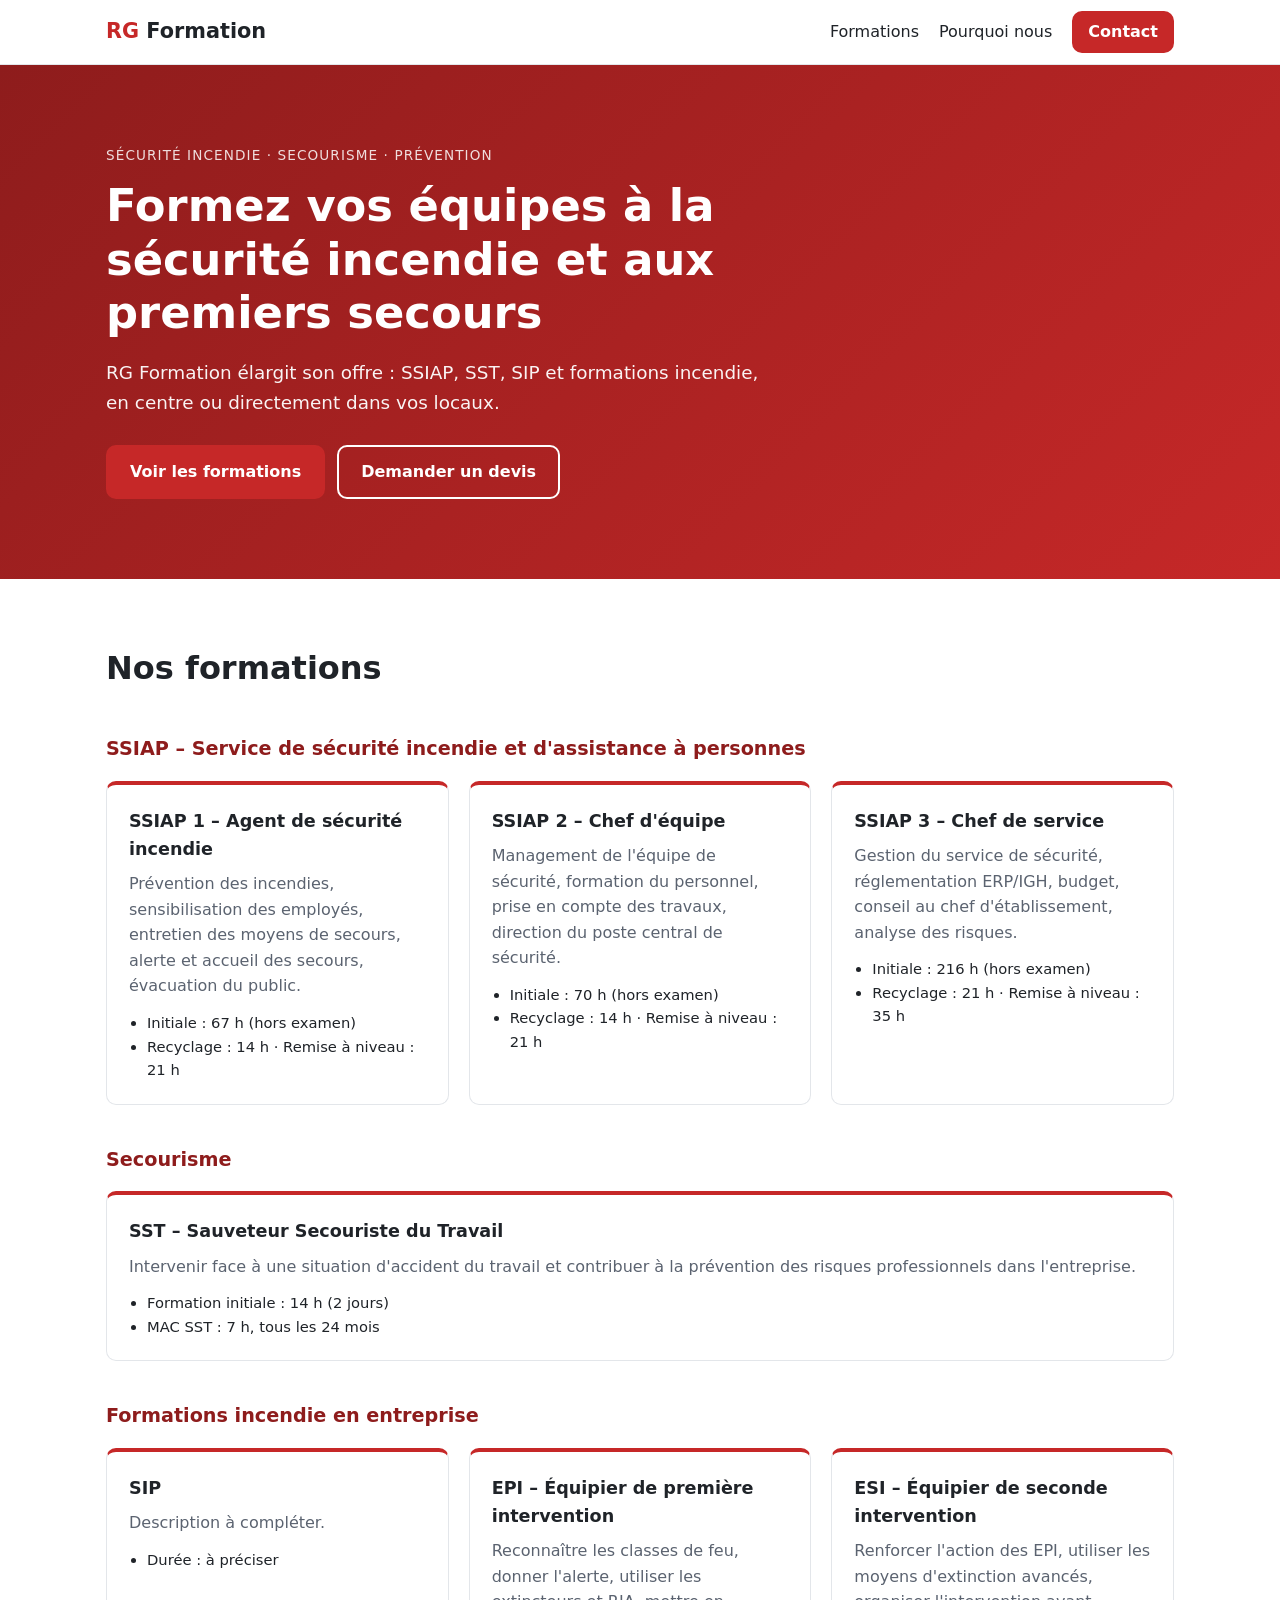
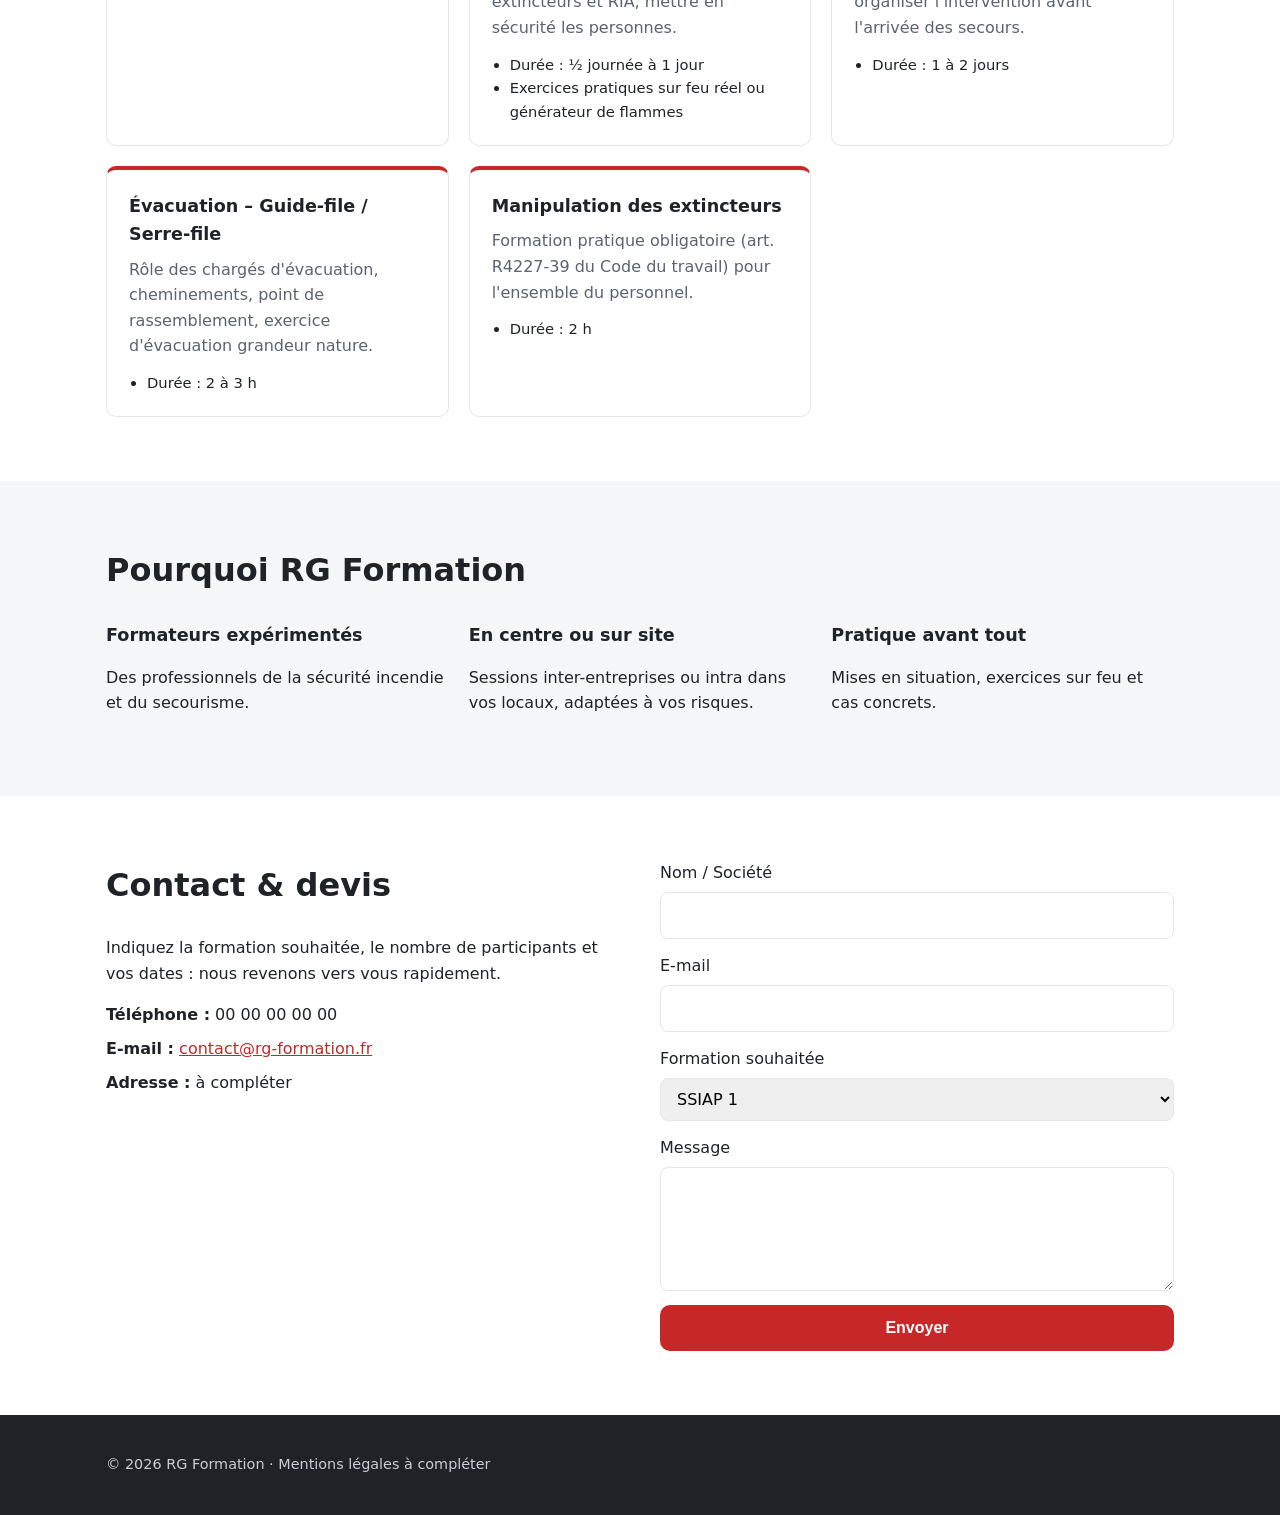
==== index.html @ a7620294 "Site vitrine initial : formations SSIAP, SST, SIP et incendie Co-Authored-By: Claude Opus 5.5 <norep" ====
<!doctype html>
<html lang="fr">
<head>
  <meta charset="utf-8">
  <meta name="viewport" content="width=device-width, initial-scale=1">
  <title>RG Formation – SSIAP, SST et sécurité incendie</title>
  <meta name="description" content="RG Formation : formations SSIAP 1, 2 et 3, SST, EPI, SIP, évacuation et manipulation des extincteurs. Sessions en centre ou sur site.">
  <link rel="stylesheet" href="style.css">
</head>
<body>
  <header class="site-header">
    <div class="container header-inner">
      <a class="logo" href="#">RG <span>Formation</span></a>
      <nav>
        <a href="#formations">Formations</a>
        <a href="#pourquoi">Pourquoi nous</a>
        <a href="#contact" class="btn btn-small">Contact</a>
      </nav>
    </div>
  </header>

  <main>
    <section class="hero">
      <div class="container">
        <p class="eyebrow">Sécurité incendie · Secourisme · Prévention</p>
        <h1>Formez vos équipes à la sécurité incendie et aux premiers secours</h1>
        <p class="lead">RG Formation élargit son offre : SSIAP, SST, SIP et formations incendie, en centre ou directement dans vos locaux.</p>
        <div class="hero-actions">
          <a href="#formations" class="btn">Voir les formations</a>
          <a href="#contact" class="btn btn-outline">Demander un devis</a>
        </div>
      </div>
    </section>

    <section id="formations" class="section">
      <div class="container">
        <h2>Nos formations</h2>

        <h3 class="group-title">SSIAP – Service de sécurité incendie et d'assistance à personnes</h3>
        <div class="grid">
          <article class="card">
            <h4>SSIAP 1 – Agent de sécurité incendie</h4>
            <p>Prévention des incendies, sensibilisation des employés, entretien des moyens de secours, alerte et accueil des secours, évacuation du public.</p>
            <ul class="meta">
              <li>Initiale : 67 h (hors examen)</li>
              <li>Recyclage : 14 h · Remise à niveau : 21 h</li>
            </ul>
          </article>
          <article class="card">
            <h4>SSIAP 2 – Chef d'équipe</h4>
            <p>Management de l'équipe de sécurité, formation du personnel, prise en compte des travaux, direction du poste central de sécurité.</p>
            <ul class="meta">
              <li>Initiale : 70 h (hors examen)</li>
              <li>Recyclage : 14 h · Remise à niveau : 21 h</li>
            </ul>
          </article>
          <article class="card">
            <h4>SSIAP 3 – Chef de service</h4>
            <p>Gestion du service de sécurité, réglementation ERP/IGH, budget, conseil au chef d'établissement, analyse des risques.</p>
            <ul class="meta">
              <li>Initiale : 216 h (hors examen)</li>
              <li>Recyclage : 21 h · Remise à niveau : 35 h</li>
            </ul>
          </article>
        </div>

        <h3 class="group-title">Secourisme</h3>
        <div class="grid">
          <article class="card">
            <h4>SST – Sauveteur Secouriste du Travail</h4>
            <p>Intervenir face à une situation d'accident du travail et contribuer à la prévention des risques professionnels dans l'entreprise.</p>
            <ul class="meta">
              <li>Formation initiale : 14 h (2 jours)</li>
              <li>MAC SST : 7 h, tous les 24 mois</li>
            </ul>
          </article>
        </div>

        <h3 class="group-title">Formations incendie en entreprise</h3>
        <div class="grid">
          <article class="card">
            <h4>SIP</h4>
            <p><!-- À COMPLÉTER : intitulé exact et contenu de la formation SIP -->Description à compléter.</p>
            <ul class="meta">
              <li>Durée : à préciser</li>
            </ul>
          </article>
          <article class="card">
            <h4>EPI – Équipier de première intervention</h4>
            <p>Reconnaître les classes de feu, donner l'alerte, utiliser les extincteurs et RIA, mettre en sécurité les personnes.</p>
            <ul class="meta">
              <li>Durée : ½ journée à 1 jour</li>
              <li>Exercices pratiques sur feu réel ou générateur de flammes</li>
            </ul>
          </article>
          <article class="card">
            <h4>ESI – Équipier de seconde intervention</h4>
            <p>Renforcer l'action des EPI, utiliser les moyens d'extinction avancés, organiser l'intervention avant l'arrivée des secours.</p>
            <ul class="meta">
              <li>Durée : 1 à 2 jours</li>
            </ul>
          </article>
          <article class="card">
            <h4>Évacuation – Guide-file / Serre-file</h4>
            <p>Rôle des chargés d'évacuation, cheminements, point de rassemblement, exercice d'évacuation grandeur nature.</p>
            <ul class="meta">
              <li>Durée : 2 à 3 h</li>
            </ul>
          </article>
          <article class="card">
            <h4>Manipulation des extincteurs</h4>
            <p>Formation pratique obligatoire (art. R4227-39 du Code du travail) pour l'ensemble du personnel.</p>
            <ul class="meta">
              <li>Durée : 2 h</li>
            </ul>
          </article>
        </div>
      </div>
    </section>

    <section id="pourquoi" class="section section-alt">
      <div class="container">
        <h2>Pourquoi RG Formation</h2>
        <div class="grid">
          <div class="feature">
            <h4>Formateurs expérimentés</h4>
            <p>Des professionnels de la sécurité incendie et du secourisme.</p>
          </div>
          <div class="feature">
            <h4>En centre ou sur site</h4>
            <p>Sessions inter-entreprises ou intra dans vos locaux, adaptées à vos risques.</p>
          </div>
          <div class="feature">
            <h4>Pratique avant tout</h4>
            <p>Mises en situation, exercices sur feu et cas concrets.</p>
          </div>
        </div>
      </div>
    </section>

    <section id="contact" class="section">
      <div class="container contact">
        <div>
          <h2>Contact &amp; devis</h2>
          <p>Indiquez la formation souhaitée, le nombre de participants et vos dates : nous revenons vers vous rapidement.</p>
          <ul class="contact-list">
            <!-- À COMPLÉTER : coordonnées réelles -->
            <li><strong>Téléphone :</strong> 00 00 00 00 00</li>
            <li><strong>E-mail :</strong> <a href="mailto:contact@rg-formation.fr">contact@rg-formation.fr</a></li>
            <li><strong>Adresse :</strong> à compléter</li>
          </ul>
        </div>
        <form class="contact-form" action="mailto:contact@rg-formation.fr" method="post" enctype="text/plain">
          <label>Nom / Société<input name="nom" required></label>
          <label>E-mail<input type="email" name="email" required></label>
          <label>Formation souhaitée
            <select name="formation">
              <option>SSIAP 1</option>
              <option>SSIAP 2</option>
              <option>SSIAP 3</option>
              <option>SST</option>
              <option>SIP</option>
              <option>EPI / ESI</option>
              <option>Évacuation</option>
              <option>Manipulation des extincteurs</option>
              <option>Autre</option>
            </select>
          </label>
          <label>Message<textarea name="message" rows="4"></textarea></label>
          <button class="btn" type="submit">Envoyer</button>
        </form>
      </div>
    </section>
  </main>

  <footer class="site-footer">
    <div class="container">
      <p>© 2026 RG Formation · <!-- À COMPLÉTER : SIRET, n° de déclaration d'activité, Qualiopi -->Mentions légales à compléter</p>
    </div>
  </footer>
</body>
</html>
---- style.css ----
:root {
  --red: #c62828;
  --red-dark: #8e1c1c;
  --ink: #1f2328;
  --muted: #5b6370;
  --bg: #ffffff;
  --bg-alt: #f5f6f8;
  --border: #e3e6ea;
  --radius: 10px;
}

* { box-sizing: border-box; }

body {
  margin: 0;
  font-family: system-ui, -apple-system, "Segoe UI", Roboto, sans-serif;
  color: var(--ink);
  background: var(--bg);
  line-height: 1.6;
}

.container { max-width: 1100px; margin: 0 auto; padding: 0 16px; }

a { color: var(--red); }

.site-header {
  position: sticky; top: 0; z-index: 10;
  background: #fff; border-bottom: 1px solid var(--border);
}
.header-inner { display: flex; align-items: center; justify-content: space-between; height: 64px; }
.logo { font-weight: 800; font-size: 1.3rem; text-decoration: none; color: var(--red); }
.logo span { color: var(--ink); font-weight: 600; }
nav { display: flex; align-items: center; gap: 20px; }
nav a { text-decoration: none; color: var(--ink); font-weight: 500; }

.btn {
  display: inline-block; padding: 12px 22px; border-radius: var(--radius);
  background: var(--red); color: #fff !important; text-decoration: none;
  font-weight: 600; border: 2px solid var(--red); cursor: pointer; font-size: 1rem;
}
.btn:hover { background: var(--red-dark); border-color: var(--red-dark); }
.btn-outline { background: transparent; color: #fff !important; border-color: #fff; }
.btn-outline:hover { background: rgba(255,255,255,.12); border-color: #fff; }
.btn-small { padding: 6px 14px; }

.hero {
  background: linear-gradient(135deg, var(--red-dark), var(--red));
  color: #fff; padding: 80px 0;
}
.eyebrow { text-transform: uppercase; letter-spacing: .08em; font-size: .85rem; opacity: .85; margin: 0 0 12px; }
.hero h1 { font-size: clamp(1.8rem, 4vw, 2.8rem); line-height: 1.2; margin: 0 0 16px; max-width: 800px; }
.lead { font-size: 1.15rem; max-width: 680px; opacity: .95; }
.hero-actions { display: flex; flex-wrap: wrap; gap: 12px; margin-top: 28px; }

.section { padding: 64px 0; }
.section-alt { background: var(--bg-alt); }
h2 { font-size: 2rem; margin: 0 0 24px; }
.group-title { margin: 40px 0 16px; color: var(--red-dark); font-size: 1.2rem; }

.grid { display: grid; grid-template-columns: repeat(auto-fit, minmax(280px, 1fr)); gap: 20px; }

.card {
  background: #fff; border: 1px solid var(--border); border-top: 4px solid var(--red);
  border-radius: var(--radius); padding: 22px;
}
.card h4, .feature h4 { margin: 0 0 8px; font-size: 1.1rem; }
.card p { color: var(--muted); margin: 0 0 12px; }
.meta { margin: 0; padding-left: 18px; font-size: .92rem; }

.contact { display: grid; grid-template-columns: 1fr 1fr; gap: 40px; }
.contact-list { list-style: none; padding: 0; }
.contact-list li { margin-bottom: 8px; }
.contact-form { display: grid; gap: 14px; }
.contact-form label { display: grid; gap: 6px; font-weight: 500; }
.contact-form input, .contact-form select, .contact-form textarea {
  font: inherit; padding: 10px 12px; border: 1px solid var(--border); border-radius: 8px;
}

.site-footer { background: var(--ink); color: #c9ced6; padding: 24px 0; font-size: .9rem; }

@media (max-width: 720px) {
  nav a:not(.btn) { display: none; }
  .contact { grid-template-columns: 1fr; }
  .hero { padding: 56px 0; }
}
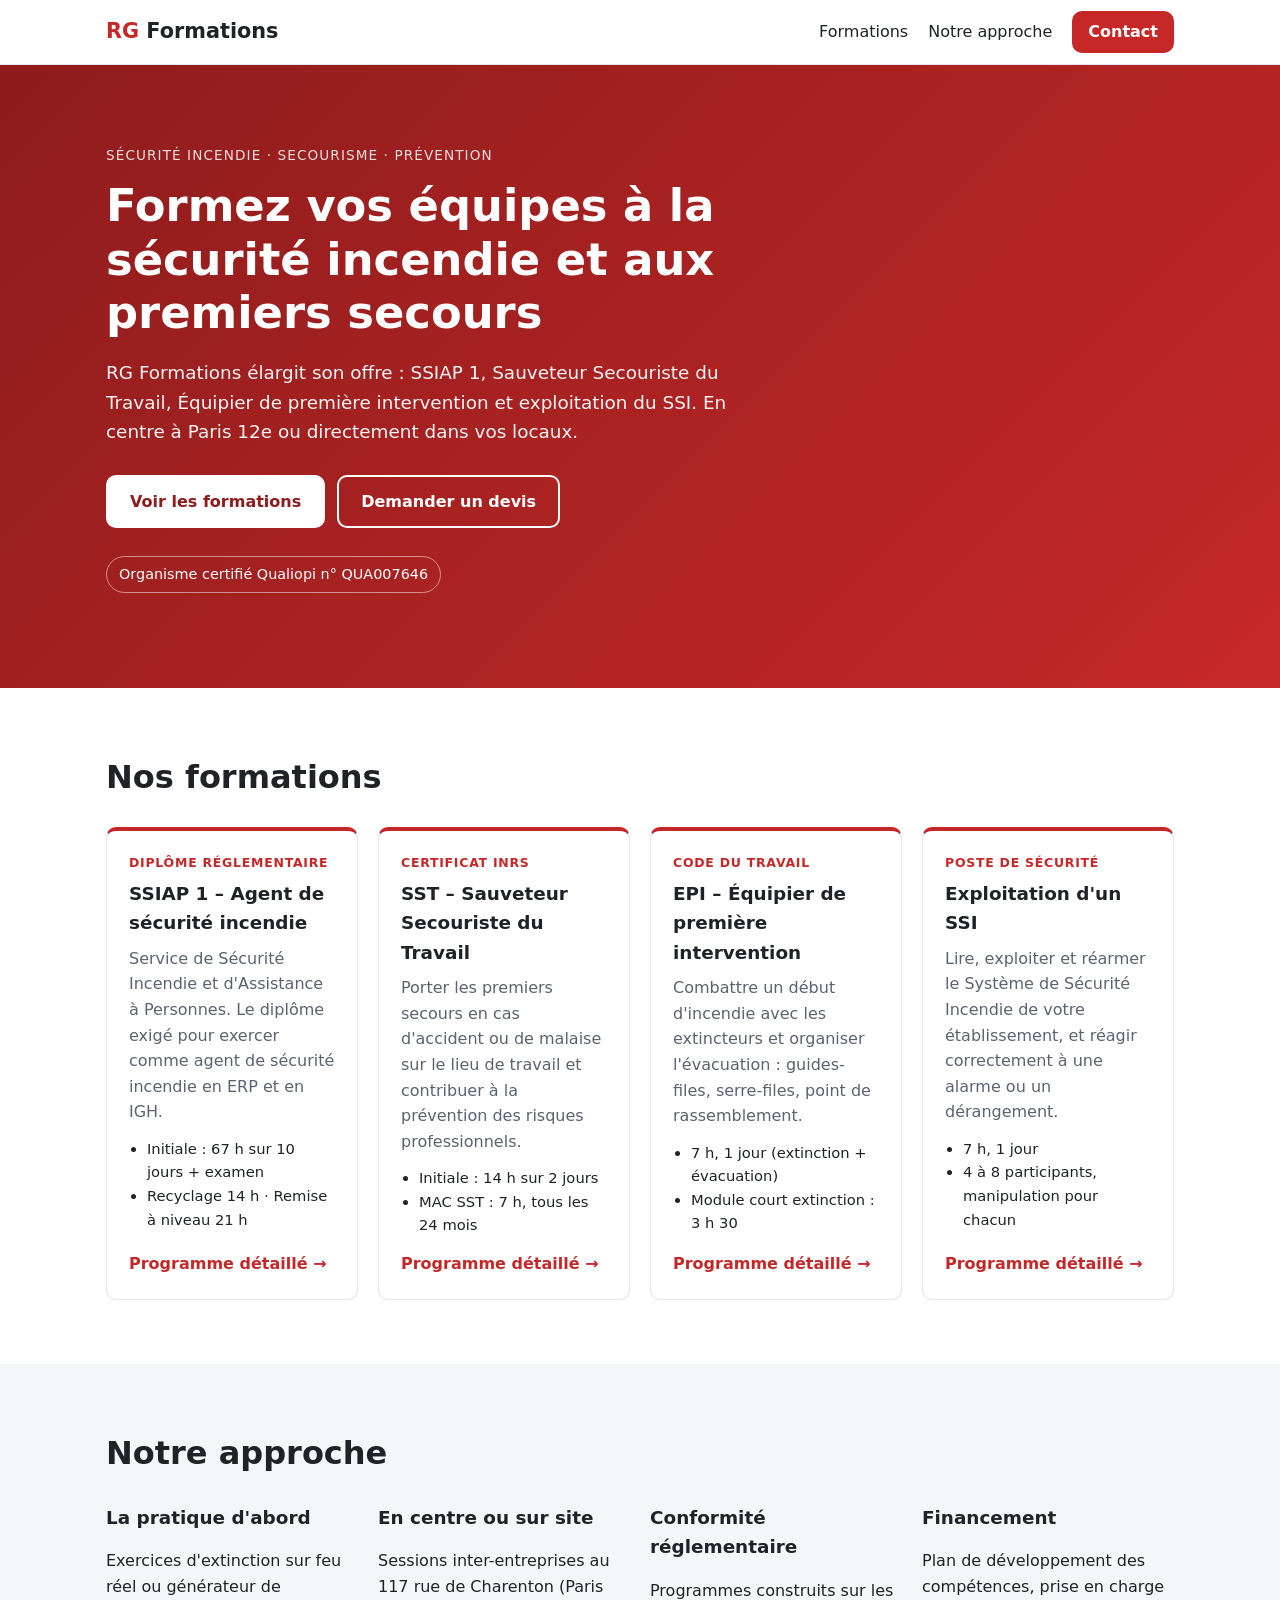
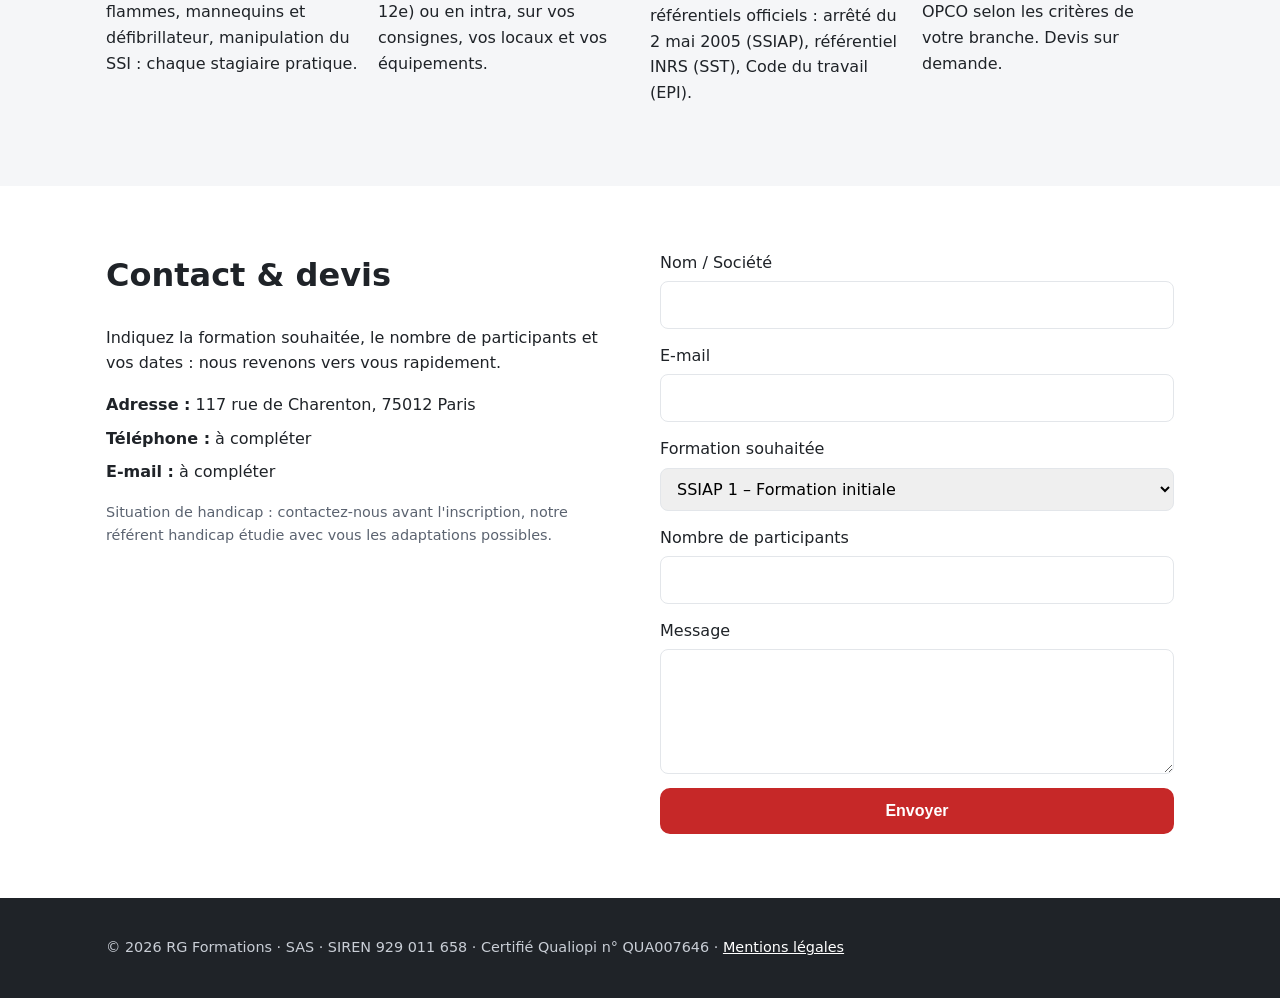
==== commit 7be96a35: "Contenu des formations SSIAP 1, SST, EPI et exploitation SSI Pages programme détaillées à partir des" ====
--- a/index.html
+++ b/index.html
@@ -3,17 +3,17 @@
 <head>
   <meta charset="utf-8">
   <meta name="viewport" content="width=device-width, initial-scale=1">
-  <title>RG Formation – SSIAP, SST et sécurité incendie</title>
-  <meta name="description" content="RG Formation : formations SSIAP 1, 2 et 3, SST, EPI, SIP, évacuation et manipulation des extincteurs. Sessions en centre ou sur site.">
+  <title>RG Formations – SSIAP, SST et sécurité incendie à Paris</title>
+  <meta name="description" content="RG Formations, organisme certifié Qualiopi à Paris 12e : formations SSIAP 1, SST, Équipier de première intervention (EPI) et exploitation du Système de Sécurité Incendie (SSI).">
   <link rel="stylesheet" href="style.css">
 </head>
 <body>
   <header class="site-header">
     <div class="container header-inner">
-      <a class="logo" href="#">RG <span>Formation</span></a>
+      <a class="logo" href="index.html">RG <span>Formations</span></a>
       <nav>
         <a href="#formations">Formations</a>
-        <a href="#pourquoi">Pourquoi nous</a>
+        <a href="#approche">Notre approche</a>
         <a href="#contact" class="btn btn-small">Contact</a>
       </nav>
     </div>
@@ -24,115 +24,82 @@
       <div class="container">
         <p class="eyebrow">Sécurité incendie · Secourisme · Prévention</p>
         <h1>Formez vos équipes à la sécurité incendie et aux premiers secours</h1>
-        <p class="lead">RG Formation élargit son offre : SSIAP, SST, SIP et formations incendie, en centre ou directement dans vos locaux.</p>
+        <p class="lead">RG Formations élargit son offre : SSIAP 1, Sauveteur Secouriste du Travail, Équipier de première intervention et exploitation du SSI. En centre à Paris 12e ou directement dans vos locaux.</p>
         <div class="hero-actions">
-          <a href="#formations" class="btn">Voir les formations</a>
+          <a href="#formations" class="btn btn-light">Voir les formations</a>
           <a href="#contact" class="btn btn-outline">Demander un devis</a>
         </div>
+        <p class="badge">Organisme certifié Qualiopi n° QUA007646</p>
       </div>
     </section>
 
     <section id="formations" class="section">
       <div class="container">
         <h2>Nos formations</h2>
-
-        <h3 class="group-title">SSIAP – Service de sécurité incendie et d'assistance à personnes</h3>
         <div class="grid">
           <article class="card">
-            <h4>SSIAP 1 – Agent de sécurité incendie</h4>
-            <p>Prévention des incendies, sensibilisation des employés, entretien des moyens de secours, alerte et accueil des secours, évacuation du public.</p>
+            <p class="tag">Diplôme réglementaire</p>
+            <h3>SSIAP 1 – Agent de sécurité incendie</h3>
+            <p>Service de Sécurité Incendie et d'Assistance à Personnes. Le diplôme exigé pour exercer comme agent de sécurité incendie en ERP et en IGH.</p>
             <ul class="meta">
-              <li>Initiale : 67 h (hors examen)</li>
-              <li>Recyclage : 14 h · Remise à niveau : 21 h</li>
+              <li>Initiale : 67 h sur 10 jours + examen</li>
+              <li>Recyclage 14 h · Remise à niveau 21 h</li>
             </ul>
+            <a class="more" href="ssiap-1.html">Programme détaillé →</a>
           </article>
           <article class="card">
-            <h4>SSIAP 2 – Chef d'équipe</h4>
-            <p>Management de l'équipe de sécurité, formation du personnel, prise en compte des travaux, direction du poste central de sécurité.</p>
+            <p class="tag">Certificat INRS</p>
+            <h3>SST – Sauveteur Secouriste du Travail</h3>
+            <p>Porter les premiers secours en cas d'accident ou de malaise sur le lieu de travail et contribuer à la prévention des risques professionnels.</p>
             <ul class="meta">
-              <li>Initiale : 70 h (hors examen)</li>
-              <li>Recyclage : 14 h · Remise à niveau : 21 h</li>
+              <li>Initiale : 14 h sur 2 jours</li>
+              <li>MAC SST : 7 h, tous les 24 mois</li>
             </ul>
+            <a class="more" href="sst.html">Programme détaillé →</a>
           </article>
           <article class="card">
-            <h4>SSIAP 3 – Chef de service</h4>
-            <p>Gestion du service de sécurité, réglementation ERP/IGH, budget, conseil au chef d'établissement, analyse des risques.</p>
+            <p class="tag">Code du travail</p>
+            <h3>EPI – Équipier de première intervention</h3>
+            <p>Combattre un début d'incendie avec les extincteurs et organiser l'évacuation : guides-files, serre-files, point de rassemblement.</p>
             <ul class="meta">
-              <li>Initiale : 216 h (hors examen)</li>
-              <li>Recyclage : 21 h · Remise à niveau : 35 h</li>
+              <li>7 h, 1 jour (extinction + évacuation)</li>
+              <li>Module court extinction : 3 h 30</li>
             </ul>
-          </article>
-        </div>
-
-        <h3 class="group-title">Secourisme</h3>
-        <div class="grid">
-          <article class="card">
-            <h4>SST – Sauveteur Secouriste du Travail</h4>
-            <p>Intervenir face à une situation d'accident du travail et contribuer à la prévention des risques professionnels dans l'entreprise.</p>
-            <ul class="meta">
-              <li>Formation initiale : 14 h (2 jours)</li>
-              <li>MAC SST : 7 h, tous les 24 mois</li>
-            </ul>
-          </article>
-        </div>
-
-        <h3 class="group-title">Formations incendie en entreprise</h3>
-        <div class="grid">
-          <article class="card">
-            <h4>SIP</h4>
-            <p><!-- À COMPLÉTER : intitulé exact et contenu de la formation SIP -->Description à compléter.</p>
-            <ul class="meta">
-              <li>Durée : à préciser</li>
-            </ul>
+            <a class="more" href="epi.html">Programme détaillé →</a>
           </article>
           <article class="card">
-            <h4>EPI – Équipier de première intervention</h4>
-            <p>Reconnaître les classes de feu, donner l'alerte, utiliser les extincteurs et RIA, mettre en sécurité les personnes.</p>
+            <p class="tag">Poste de sécurité</p>
+            <h3>Exploitation d'un SSI</h3>
+            <p>Lire, exploiter et réarmer le Système de Sécurité Incendie de votre établissement, et réagir correctement à une alarme ou un dérangement.</p>
             <ul class="meta">
-              <li>Durée : ½ journée à 1 jour</li>
-              <li>Exercices pratiques sur feu réel ou générateur de flammes</li>
+              <li>7 h, 1 jour</li>
+              <li>4 à 8 participants, manipulation pour chacun</li>
             </ul>
-          </article>
-          <article class="card">
-            <h4>ESI – Équipier de seconde intervention</h4>
-            <p>Renforcer l'action des EPI, utiliser les moyens d'extinction avancés, organiser l'intervention avant l'arrivée des secours.</p>
-            <ul class="meta">
-              <li>Durée : 1 à 2 jours</li>
-            </ul>
-          </article>
-          <article class="card">
-            <h4>Évacuation – Guide-file / Serre-file</h4>
-            <p>Rôle des chargés d'évacuation, cheminements, point de rassemblement, exercice d'évacuation grandeur nature.</p>
-            <ul class="meta">
-              <li>Durée : 2 à 3 h</li>
-            </ul>
-          </article>
-          <article class="card">
-            <h4>Manipulation des extincteurs</h4>
-            <p>Formation pratique obligatoire (art. R4227-39 du Code du travail) pour l'ensemble du personnel.</p>
-            <ul class="meta">
-              <li>Durée : 2 h</li>
-            </ul>
+            <a class="more" href="ssi.html">Programme détaillé →</a>
           </article>
         </div>
       </div>
     </section>
 
-    <section id="pourquoi" class="section section-alt">
+    <section id="approche" class="section section-alt">
       <div class="container">
-        <h2>Pourquoi RG Formation</h2>
+        <h2>Notre approche</h2>
         <div class="grid">
           <div class="feature">
-            <h4>Formateurs expérimentés</h4>
-            <p>Des professionnels de la sécurité incendie et du secourisme.</p>
+            <h3>La pratique d'abord</h3>
+            <p>Exercices d'extinction sur feu réel ou générateur de flammes, mannequins et défibrillateur, manipulation du SSI : chaque stagiaire pratique.</p>
           </div>
           <div class="feature">
-            <h4>En centre ou sur site</h4>
-            <p>Sessions inter-entreprises ou intra dans vos locaux, adaptées à vos risques.</p>
+            <h3>En centre ou sur site</h3>
+            <p>Sessions inter-entreprises au 117 rue de Charenton (Paris 12e) ou en intra, sur vos consignes, vos locaux et vos équipements.</p>
           </div>
           <div class="feature">
-            <h4>Pratique avant tout</h4>
-            <p>Mises en situation, exercices sur feu et cas concrets.</p>
+            <h3>Conformité réglementaire</h3>
+            <p>Programmes construits sur les référentiels officiels : arrêté du 2 mai 2005 (SSIAP), référentiel INRS (SST), Code du travail (EPI).</p>
+          </div>
+          <div class="feature">
+            <h3>Financement</h3>
+            <p>Plan de développement des compétences, prise en charge OPCO selon les critères de votre branche. Devis sur demande.</p>
           </div>
         </div>
       </div>
@@ -144,28 +111,28 @@
           <h2>Contact &amp; devis</h2>
           <p>Indiquez la formation souhaitée, le nombre de participants et vos dates : nous revenons vers vous rapidement.</p>
           <ul class="contact-list">
-            <!-- À COMPLÉTER : coordonnées réelles -->
-            <li><strong>Téléphone :</strong> 00 00 00 00 00</li>
-            <li><strong>E-mail :</strong> <a href="mailto:contact@rg-formation.fr">contact@rg-formation.fr</a></li>
-            <li><strong>Adresse :</strong> à compléter</li>
+            <li><strong>Adresse :</strong> 117 rue de Charenton, 75012 Paris</li>
+            <!-- À COMPLÉTER : téléphone et e-mail réels (remplacer aussi l'adresse dans l'attribut action du formulaire) -->
+            <li><strong>Téléphone :</strong> à compléter</li>
+            <li><strong>E-mail :</strong> à compléter</li>
           </ul>
+          <p class="small">Situation de handicap : contactez-nous avant l'inscription, notre référent handicap étudie avec vous les adaptations possibles.</p>
         </div>
-        <form class="contact-form" action="mailto:contact@rg-formation.fr" method="post" enctype="text/plain">
+        <form class="contact-form" action="mailto:EMAIL_A_COMPLETER" method="post" enctype="text/plain">
           <label>Nom / Société<input name="nom" required></label>
           <label>E-mail<input type="email" name="email" required></label>
           <label>Formation souhaitée
             <select name="formation">
-              <option>SSIAP 1</option>
-              <option>SSIAP 2</option>
-              <option>SSIAP 3</option>
-              <option>SST</option>
-              <option>SIP</option>
-              <option>EPI / ESI</option>
-              <option>Évacuation</option>
-              <option>Manipulation des extincteurs</option>
+              <option>SSIAP 1 – Formation initiale</option>
+              <option>SSIAP 1 – Recyclage / Remise à niveau</option>
+              <option>SST – Formation initiale</option>
+              <option>MAC SST</option>
+              <option>EPI – Équipier de première intervention</option>
+              <option>Exploitation d'un SSI</option>
               <option>Autre</option>
             </select>
           </label>
+          <label>Nombre de participants<input type="number" name="participants" min="1"></label>
           <label>Message<textarea name="message" rows="4"></textarea></label>
           <button class="btn" type="submit">Envoyer</button>
         </form>
@@ -175,7 +142,7 @@
 
   <footer class="site-footer">
     <div class="container">
-      <p>© 2026 RG Formation · <!-- À COMPLÉTER : SIRET, n° de déclaration d'activité, Qualiopi -->Mentions légales à compléter</p>
+      <p>© 2026 RG Formations · SAS · SIREN 929 011 658 · Certifié Qualiopi n° QUA007646 · <a href="mentions-legales.html">Mentions légales</a></p>
     </div>
   </footer>
 </body>
--- a/style.css
+++ b/style.css
@@ -42,6 +42,25 @@
 .btn-outline { background: transparent; color: #fff !important; border-color: #fff; }
 .btn-outline:hover { background: rgba(255,255,255,.12); border-color: #fff; }
 .btn-small { padding: 6px 14px; }
+.btn-light { background: #fff; color: var(--red-dark) !important; border-color: #fff; }
+.btn-light:hover { background: #f1f1f1; border-color: #f1f1f1; }
+.badge { margin-top: 28px; display: inline-block; padding: 6px 12px; border: 1px solid rgba(255,255,255,.5); border-radius: 999px; font-size: .9rem; }
+
+.page-hero { background: linear-gradient(135deg, var(--red-dark), var(--red)); color: #fff; padding: 48px 0; }
+.page-hero h1 { font-size: clamp(1.5rem, 3.5vw, 2.3rem); line-height: 1.25; margin: 0 0 12px; }
+.crumbs { margin: 0 0 12px; font-size: .9rem; opacity: .9; }
+.crumbs a { color: #fff; }
+
+.prose { max-width: 900px; }
+.prose h2 { font-size: 1.5rem; margin: 40px 0 14px; }
+.prose h2:first-child { margin-top: 0; }
+.table-wrap { overflow-x: auto; }
+table { width: 100%; border-collapse: collapse; font-size: .95rem; }
+th, td { text-align: left; vertical-align: top; padding: 10px 12px; border-bottom: 1px solid var(--border); }
+th { background: var(--bg-alt); width: 22%; }
+thead th { background: var(--ink); color: #fff; width: auto; }
+tr.total td { font-weight: 700; background: var(--bg-alt); }
+.small { font-size: .9rem; color: var(--muted); }
 
 .hero {
   background: linear-gradient(135deg, var(--red-dark), var(--red));
@@ -55,15 +74,17 @@
 .section { padding: 64px 0; }
 .section-alt { background: var(--bg-alt); }
 h2 { font-size: 2rem; margin: 0 0 24px; }
-.group-title { margin: 40px 0 16px; color: var(--red-dark); font-size: 1.2rem; }
 
-.grid { display: grid; grid-template-columns: repeat(auto-fit, minmax(280px, 1fr)); gap: 20px; }
+.grid { display: grid; grid-template-columns: repeat(auto-fit, minmax(240px, 1fr)); gap: 20px; }
 
 .card {
   background: #fff; border: 1px solid var(--border); border-top: 4px solid var(--red);
   border-radius: var(--radius); padding: 22px;
 }
-.card h4, .feature h4 { margin: 0 0 8px; font-size: 1.1rem; }
+.card h3, .feature h3 { margin: 0 0 8px; font-size: 1.15rem; }
+.card { display: flex; flex-direction: column; }
+.card .tag { margin: 0 0 6px; font-size: .78rem; text-transform: uppercase; letter-spacing: .06em; color: var(--red); font-weight: 700; }
+.more { margin-top: auto; padding-top: 14px; font-weight: 600; text-decoration: none; }
 .card p { color: var(--muted); margin: 0 0 12px; }
 .meta { margin: 0; padding-left: 18px; font-size: .92rem; }
 
@@ -77,6 +98,7 @@
 }
 
 .site-footer { background: var(--ink); color: #c9ced6; padding: 24px 0; font-size: .9rem; }
+.site-footer a { color: #fff; }
 
 @media (max-width: 720px) {
   nav a:not(.btn) { display: none; }
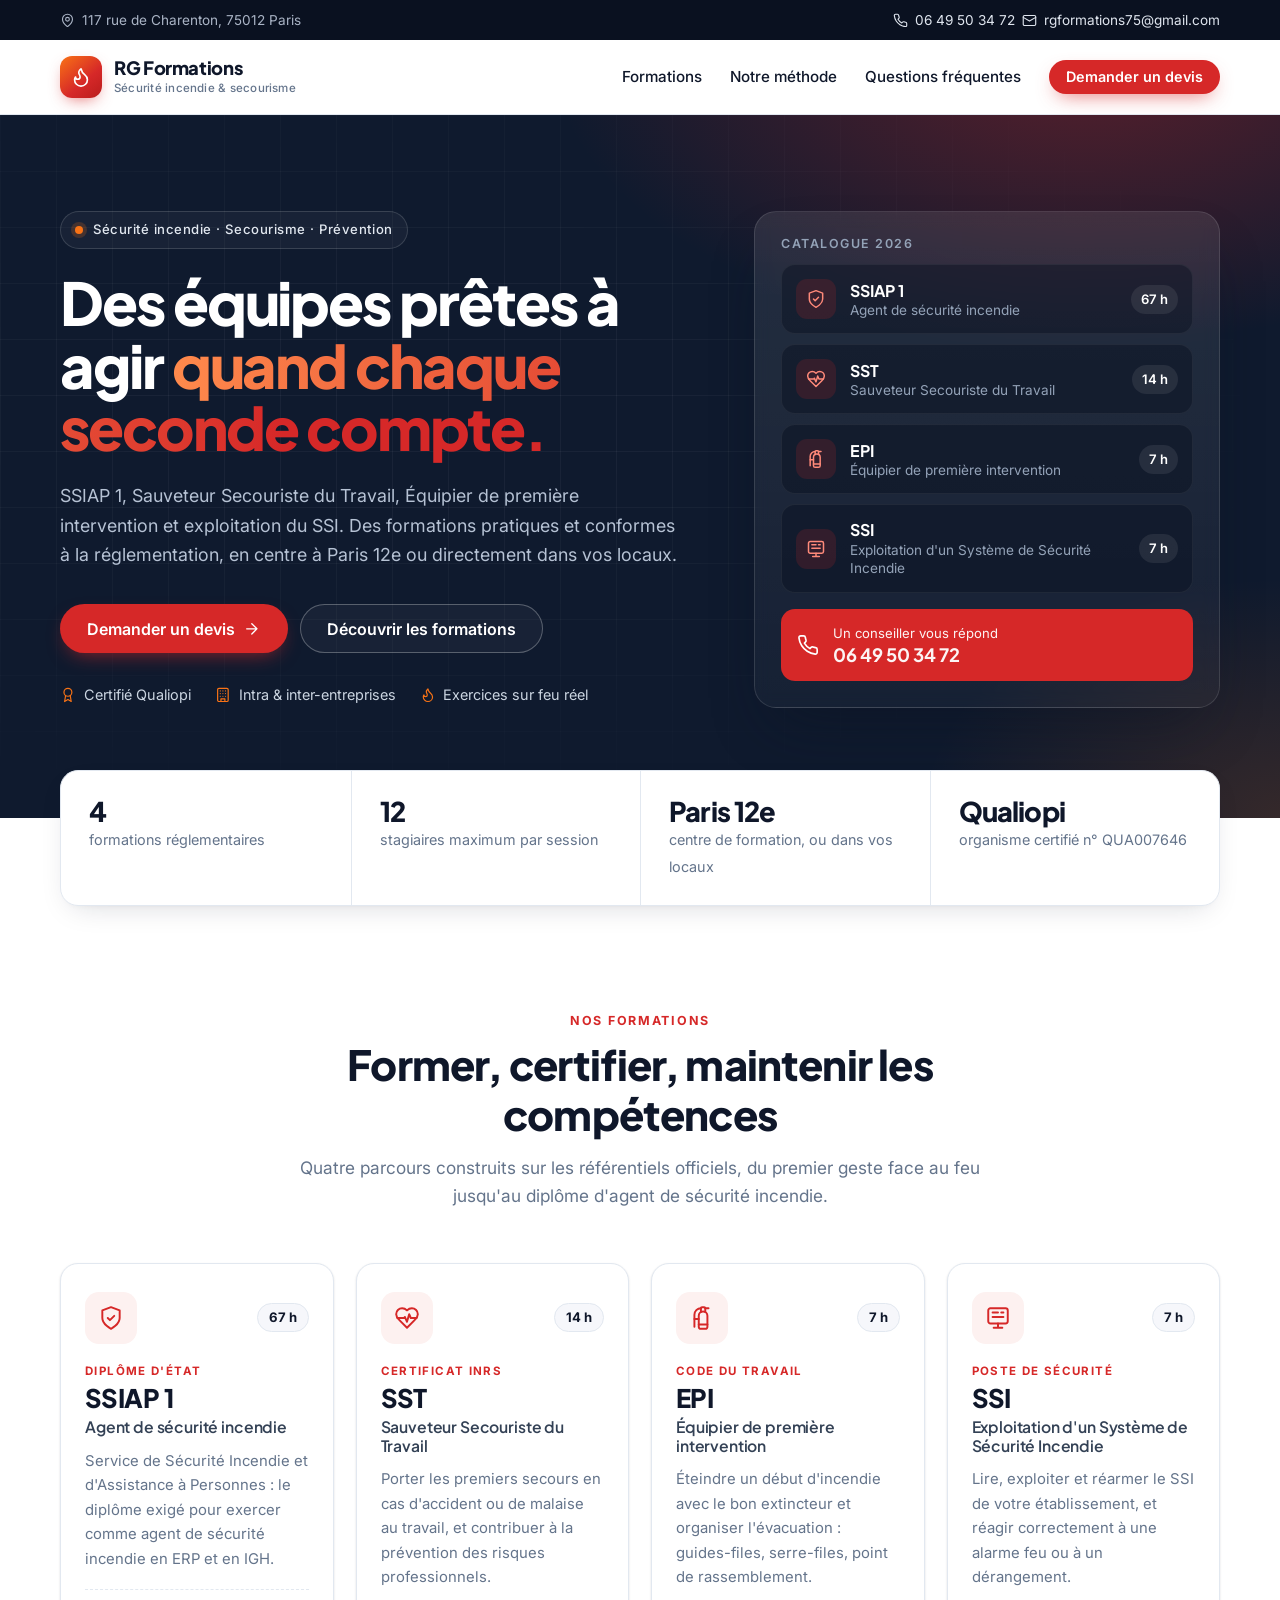
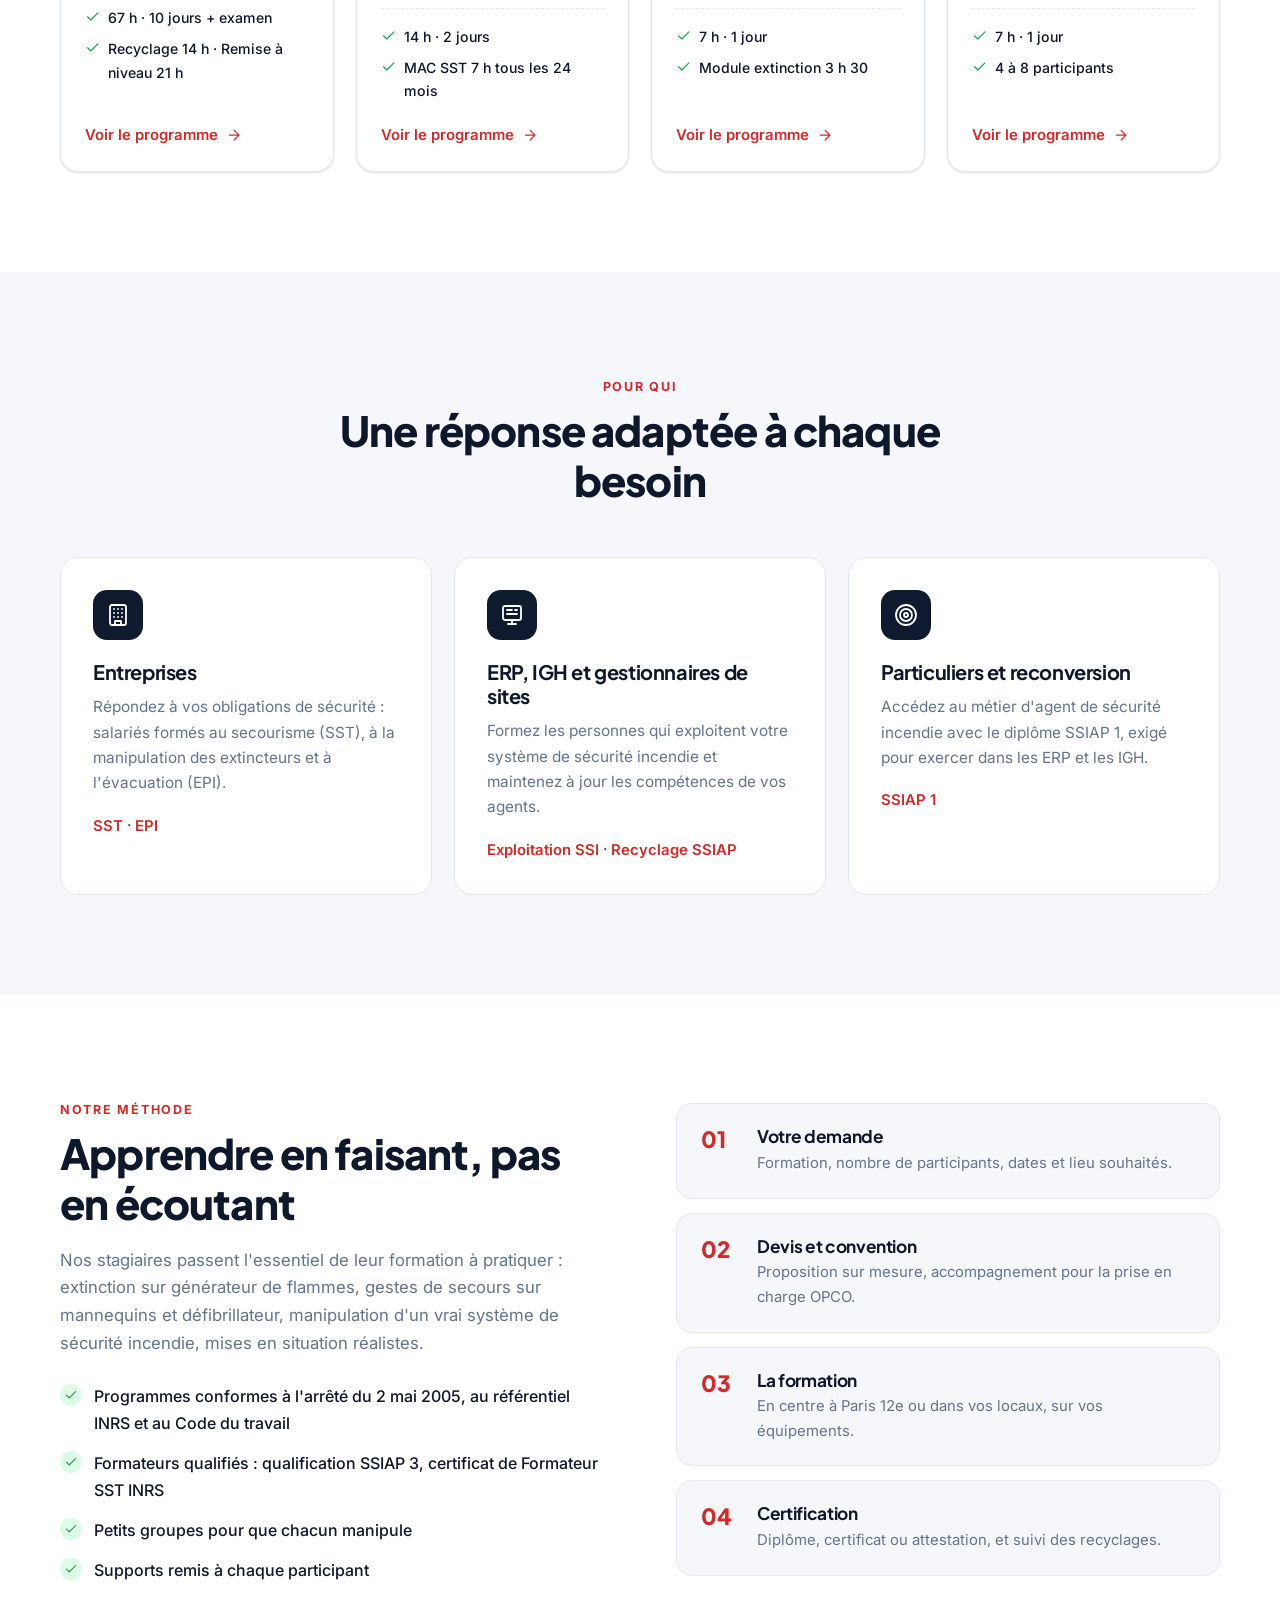
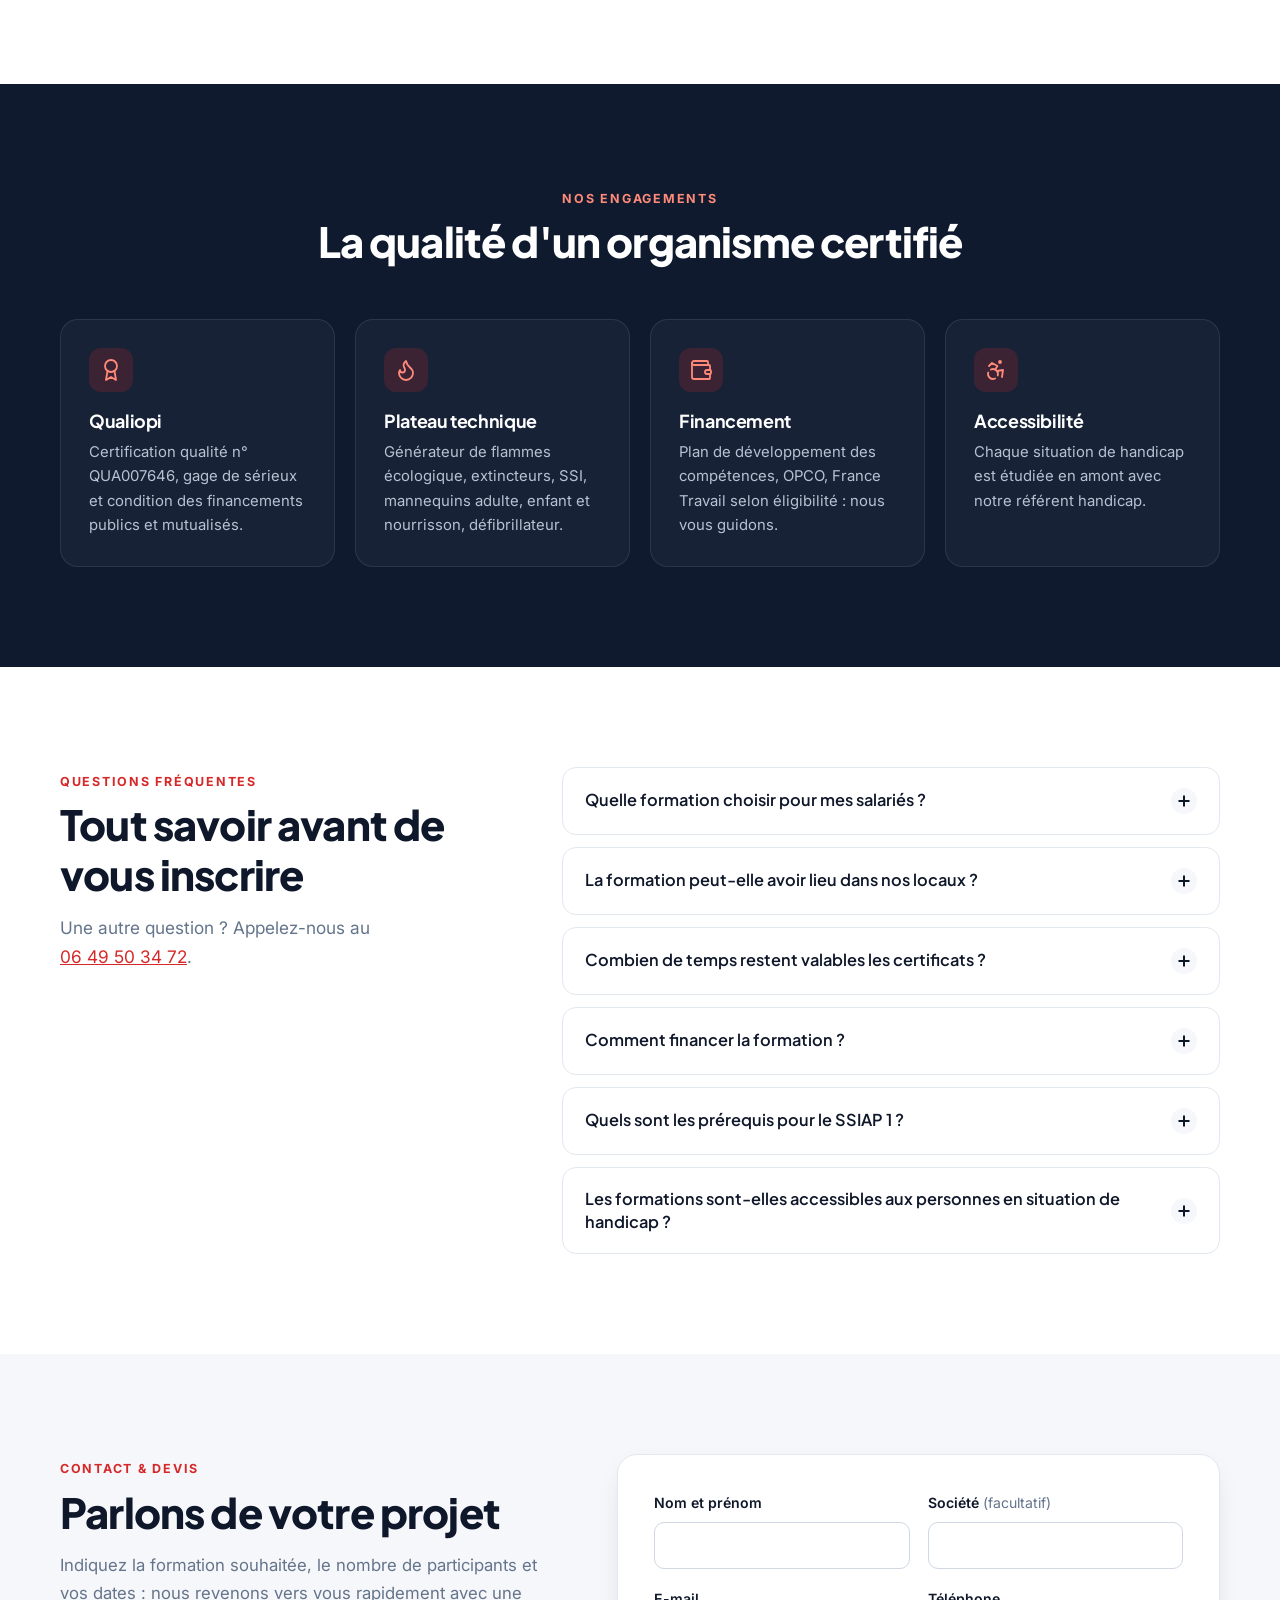
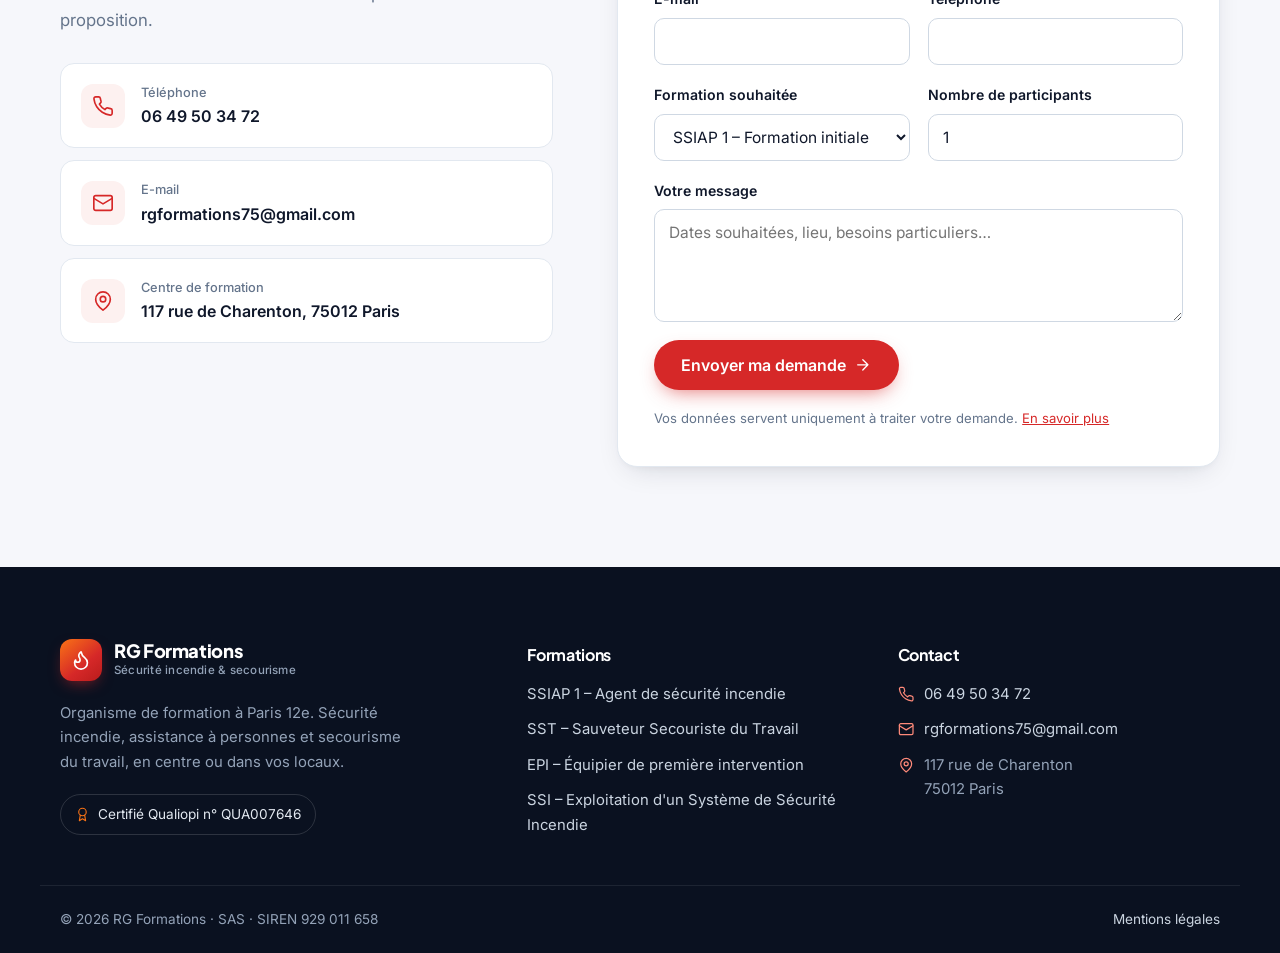
==== commit 5155694e: "Refonte graphique et enrichissement du site Nouvelle charte (typographies, icônes, hero, chiffres cl" ====
--- a/index.html
+++ b/index.html
@@ -4,146 +4,273 @@
   <meta charset="utf-8">
   <meta name="viewport" content="width=device-width, initial-scale=1">
   <title>RG Formations – SSIAP, SST et sécurité incendie à Paris</title>
-  <meta name="description" content="RG Formations, organisme certifié Qualiopi à Paris 12e : formations SSIAP 1, SST, Équipier de première intervention (EPI) et exploitation du Système de Sécurité Incendie (SSI).">
+  <meta name="description" content="RG Formations, organisme certifié Qualiopi à Paris 12e : formations SSIAP 1, Sauveteur Secouriste du Travail (SST), Équipier de première intervention (EPI) et exploitation du Système de Sécurité Incendie (SSI).">
+  <meta name="theme-color" content="#0B1220">
+  <meta property="og:type" content="website">
+  <meta property="og:title" content="RG Formations – SSIAP, SST et sécurité incendie à Paris">
+  <meta property="og:description" content="RG Formations, organisme certifié Qualiopi à Paris 12e : formations SSIAP 1, Sauveteur Secouriste du Travail (SST), Équipier de première intervention (EPI) et exploitation du Système de Sécurité Incendie (SSI).">
+  <meta property="og:locale" content="fr_FR">
+  <link rel="icon" href="data:image/svg+xml,%3Csvg xmlns='http://www.w3.org/2000/svg' viewBox='0 0 32 32'%3E%3Crect width='32' height='32' rx='8' fill='%23D62828'/%3E%3Cpath d='M13 19.5a2.5 2.5 0 0 0 2.5-2.5c0-1.4-.5-2-1-3-1-2.1-.2-4 2-6 .5 2.5 2 4.9 4 6.5 2 1.6 3 3.5 3 5.5a7 7 0 1 1-14 0c0-1.2.4-2.3 1-3a2.5 2.5 0 0 0 2.5 2.5z' fill='none' stroke='white' stroke-width='2' stroke-linecap='round' stroke-linejoin='round'/%3E%3C/svg%3E">
+  <link rel="preconnect" href="https://fonts.googleapis.com">
+  <link rel="preconnect" href="https://fonts.gstatic.com" crossorigin>
+  <link href="https://fonts.googleapis.com/css2?family=Inter:wght@400;500;600&family=Plus+Jakarta+Sans:wght@600;700;800&display=swap" rel="stylesheet">
   <link rel="stylesheet" href="style.css">
+  <script type="application/ld+json">{"@context": "https://schema.org", "@type": "EducationalOrganization", "name": "RG Formations", "url": "https://automationauditsenergies.github.io/rg-formation-securite-incendie/", "telephone": "+33 6 49 50 34 72", "email": "rgformations75@gmail.com", "address": {"@type": "PostalAddress", "streetAddress": "117 rue de Charenton", "postalCode": "75012", "addressLocality": "Paris", "addressCountry": "FR"}}</script>
 </head>
 <body>
+  <div class="topbar">
+    <div class="container topbar-inner">
+      <span><svg class="ic" viewBox="0 0 24 24" fill="none" stroke="currentColor" stroke-width="1.8" stroke-linecap="round" stroke-linejoin="round" aria-hidden="true"><path d="M20 10c0 6-8 12-8 12s-8-6-8-12a8 8 0 0 1 16 0Z"/><circle cx="12" cy="10" r="3"/></svg> 117 rue de Charenton, 75012 Paris</span>
+      <span class="topbar-links"><a href="tel:+33649503472"><svg class="ic" viewBox="0 0 24 24" fill="none" stroke="currentColor" stroke-width="1.8" stroke-linecap="round" stroke-linejoin="round" aria-hidden="true"><path d="M22 16.92v3a2 2 0 0 1-2.18 2 19.79 19.79 0 0 1-8.63-3.07 19.5 19.5 0 0 1-6-6 19.79 19.79 0 0 1-3.07-8.67A2 2 0 0 1 4.11 2h3a2 2 0 0 1 2 1.72 12.84 12.84 0 0 0 .7 2.81 2 2 0 0 1-.45 2.11L8.09 9.91a16 16 0 0 0 6 6l1.27-1.27a2 2 0 0 1 2.11-.45 12.84 12.84 0 0 0 2.81.7A2 2 0 0 1 22 16.92z"/></svg> 06 49 50 34 72</a><a href="mailto:rgformations75@gmail.com"><svg class="ic" viewBox="0 0 24 24" fill="none" stroke="currentColor" stroke-width="1.8" stroke-linecap="round" stroke-linejoin="round" aria-hidden="true"><rect x="2" y="4" width="20" height="16" rx="2"/><path d="m22 7-10 6L2 7"/></svg> rgformations75@gmail.com</a></span>
+    </div>
+  </div>
   <header class="site-header">
     <div class="container header-inner">
-      <a class="logo" href="index.html">RG <span>Formations</span></a>
-      <nav>
+      <a class="logo" href="index.html" aria-label="RG Formations, accueil">
+        <span class="logo-mark"><svg class="ic" viewBox="0 0 24 24" fill="none" stroke="currentColor" stroke-width="1.8" stroke-linecap="round" stroke-linejoin="round" aria-hidden="true"><path d="M8.5 14.5A2.5 2.5 0 0 0 11 12c0-1.38-.5-2-1-3-1.072-2.143-.224-4.054 2-6 .5 2.5 2 4.9 4 6.5 2 1.6 3 3.5 3 5.5a7 7 0 1 1-14 0c0-1.153.433-2.294 1-3a2.5 2.5 0 0 0 2.5 2.5z"/></svg></span>
+        <span class="logo-text">RG Formations<small>Sécurité incendie &amp; secourisme</small></span>
+      </a>
+      <button class="nav-toggle" aria-label="Menu" aria-expanded="false" aria-controls="nav"><svg class="ic" viewBox="0 0 24 24" fill="none" stroke="currentColor" stroke-width="1.8" stroke-linecap="round" stroke-linejoin="round" aria-hidden="true"><path d="M4 6h16M4 12h16M4 18h16"/></svg></button>
+      <nav id="nav" class="nav">
         <a href="#formations">Formations</a>
-        <a href="#approche">Notre approche</a>
-        <a href="#contact" class="btn btn-small">Contact</a>
+        <a href="#methode">Notre méthode</a>
+        <a href="#faq">Questions fréquentes</a>
+        <a href="#contact" class="btn btn-primary btn-sm">Demander un devis</a>
       </nav>
     </div>
   </header>
 
   <main>
     <section class="hero">
-      <div class="container">
-        <p class="eyebrow">Sécurité incendie · Secourisme · Prévention</p>
-        <h1>Formez vos équipes à la sécurité incendie et aux premiers secours</h1>
-        <p class="lead">RG Formations élargit son offre : SSIAP 1, Sauveteur Secouriste du Travail, Équipier de première intervention et exploitation du SSI. En centre à Paris 12e ou directement dans vos locaux.</p>
-        <div class="hero-actions">
-          <a href="#formations" class="btn btn-light">Voir les formations</a>
-          <a href="#contact" class="btn btn-outline">Demander un devis</a>
-        </div>
-        <p class="badge">Organisme certifié Qualiopi n° QUA007646</p>
+      <div class="container hero-grid">
+        <div class="hero-copy">
+          <p class="kicker"><span class="dot"></span>Sécurité incendie · Secourisme · Prévention</p>
+          <h1>Des équipes prêtes à agir <span class="accent">quand chaque seconde compte.</span></h1>
+          <p class="hero-lead">SSIAP 1, Sauveteur Secouriste du Travail, Équipier de première intervention et exploitation du SSI. Des formations pratiques et conformes à la réglementation, en centre à Paris 12e ou directement dans vos locaux.</p>
+          <div class="hero-actions">
+            <a href="#contact" class="btn btn-primary btn-lg">Demander un devis <svg class="ic" viewBox="0 0 24 24" fill="none" stroke="currentColor" stroke-width="1.8" stroke-linecap="round" stroke-linejoin="round" aria-hidden="true"><path d="M5 12h14M12 5l7 7-7 7"/></svg></a>
+            <a href="#formations" class="btn btn-ghost btn-lg">Découvrir les formations</a>
+          </div>
+          <ul class="hero-trust">
+            <li><svg class="ic" viewBox="0 0 24 24" fill="none" stroke="currentColor" stroke-width="1.8" stroke-linecap="round" stroke-linejoin="round" aria-hidden="true"><circle cx="12" cy="8" r="6"/><path d="M15.477 12.89 17 22l-5-3-5 3 1.523-9.11"/></svg>Certifié Qualiopi</li>
+            <li><svg class="ic" viewBox="0 0 24 24" fill="none" stroke="currentColor" stroke-width="1.8" stroke-linecap="round" stroke-linejoin="round" aria-hidden="true"><rect x="4" y="2" width="16" height="20" rx="2"/><path d="M9 22v-4h6v4M8 6h.01M12 6h.01M16 6h.01M8 10h.01M12 10h.01M16 10h.01M8 14h.01M12 14h.01M16 14h.01"/></svg>Intra &amp; inter-entreprises</li>
+            <li><svg class="ic" viewBox="0 0 24 24" fill="none" stroke="currentColor" stroke-width="1.8" stroke-linecap="round" stroke-linejoin="round" aria-hidden="true"><path d="M8.5 14.5A2.5 2.5 0 0 0 11 12c0-1.38-.5-2-1-3-1.072-2.143-.224-4.054 2-6 .5 2.5 2 4.9 4 6.5 2 1.6 3 3.5 3 5.5a7 7 0 1 1-14 0c0-1.153.433-2.294 1-3a2.5 2.5 0 0 0 2.5 2.5z"/></svg>Exercices sur feu réel</li>
+          </ul>
+        </div>
+        <aside class="hero-panel" aria-label="Nos formations en bref">
+          <p class="panel-title">Catalogue 2026</p>
+          <ul class="hero-list"><li><span class="hl-ic"><svg class="ic" viewBox="0 0 24 24" fill="none" stroke="currentColor" stroke-width="1.8" stroke-linecap="round" stroke-linejoin="round" aria-hidden="true"><path d="M12 22s8-4 8-10V5l-8-3-8 3v7c0 6 8 10 8 10"/><path d="m9 12 2 2 4-4"/></svg></span><span><strong>SSIAP 1</strong>Agent de sécurité incendie</span><em>67 h</em></li><li><span class="hl-ic"><svg class="ic" viewBox="0 0 24 24" fill="none" stroke="currentColor" stroke-width="1.8" stroke-linecap="round" stroke-linejoin="round" aria-hidden="true"><path d="M19 14c1.49-1.46 3-3.21 3-5.5A5.5 5.5 0 0 0 16.5 3c-1.76 0-3 .5-4.5 2-1.5-1.5-2.74-2-4.5-2A5.5 5.5 0 0 0 2 8.5c0 2.3 1.5 4.05 3 5.5l7 7Z"/><path d="M3.22 12H9.5l.5-1 2 4.5 2-7 1.5 3.5h5.27"/></svg></span><span><strong>SST</strong>Sauveteur Secouriste du Travail</span><em>14 h</em></li><li><span class="hl-ic"><svg class="ic" viewBox="0 0 24 24" fill="none" stroke="currentColor" stroke-width="1.8" stroke-linecap="round" stroke-linejoin="round" aria-hidden="true"><path d="M15 6.5V3a1 1 0 0 0-1-1h-2a1 1 0 0 0-1 1v3.5"/><path d="M9 18h8"/><path d="M18 3h-3"/><path d="M11 3a6 6 0 0 0-6 6v11"/><path d="M5 13h4"/><path d="M17 10a4 4 0 0 0-8 0v10a2 2 0 0 0 2 2h4a2 2 0 0 0 2-2Z"/></svg></span><span><strong>EPI</strong>Équipier de première intervention</span><em>7 h</em></li><li><span class="hl-ic"><svg class="ic" viewBox="0 0 24 24" fill="none" stroke="currentColor" stroke-width="1.8" stroke-linecap="round" stroke-linejoin="round" aria-hidden="true"><rect x="3" y="3" width="18" height="14" rx="2"/><path d="M7 7h5M7 11h10M15 7h2M8 21h8M12 17v4"/></svg></span><span><strong>SSI</strong>Exploitation d'un Système de Sécurité Incendie</span><em>7 h</em></li></ul>
+          <a href="tel:+33649503472" class="panel-call"><svg class="ic" viewBox="0 0 24 24" fill="none" stroke="currentColor" stroke-width="1.8" stroke-linecap="round" stroke-linejoin="round" aria-hidden="true"><path d="M22 16.92v3a2 2 0 0 1-2.18 2 19.79 19.79 0 0 1-8.63-3.07 19.5 19.5 0 0 1-6-6 19.79 19.79 0 0 1-3.07-8.67A2 2 0 0 1 4.11 2h3a2 2 0 0 1 2 1.72 12.84 12.84 0 0 0 .7 2.81 2 2 0 0 1-.45 2.11L8.09 9.91a16 16 0 0 0 6 6l1.27-1.27a2 2 0 0 1 2.11-.45 12.84 12.84 0 0 0 2.81.7A2 2 0 0 1 22 16.92z"/></svg><span>Un conseiller vous répond<strong>06 49 50 34 72</strong></span></a>
+        </aside>
+      </div>
+    </section>
+
+    <section class="stats">
+      <div class="container stats-grid">
+        <div><strong>4</strong><span>formations réglementaires</span></div>
+        <div><strong>12</strong><span>stagiaires maximum par session</span></div>
+        <div><strong>Paris 12e</strong><span>centre de formation, ou dans vos locaux</span></div>
+        <div><strong>Qualiopi</strong><span>organisme certifié n° QUA007646</span></div>
       </div>
     </section>
 
     <section id="formations" class="section">
       <div class="container">
-        <h2>Nos formations</h2>
-        <div class="grid">
-          <article class="card">
-            <p class="tag">Diplôme réglementaire</p>
-            <h3>SSIAP 1 – Agent de sécurité incendie</h3>
-            <p>Service de Sécurité Incendie et d'Assistance à Personnes. Le diplôme exigé pour exercer comme agent de sécurité incendie en ERP et en IGH.</p>
-            <ul class="meta">
-              <li>Initiale : 67 h sur 10 jours + examen</li>
-              <li>Recyclage 14 h · Remise à niveau 21 h</li>
-            </ul>
-            <a class="more" href="ssiap-1.html">Programme détaillé →</a>
-          </article>
-          <article class="card">
-            <p class="tag">Certificat INRS</p>
-            <h3>SST – Sauveteur Secouriste du Travail</h3>
-            <p>Porter les premiers secours en cas d'accident ou de malaise sur le lieu de travail et contribuer à la prévention des risques professionnels.</p>
-            <ul class="meta">
-              <li>Initiale : 14 h sur 2 jours</li>
-              <li>MAC SST : 7 h, tous les 24 mois</li>
-            </ul>
-            <a class="more" href="sst.html">Programme détaillé →</a>
-          </article>
-          <article class="card">
-            <p class="tag">Code du travail</p>
-            <h3>EPI – Équipier de première intervention</h3>
-            <p>Combattre un début d'incendie avec les extincteurs et organiser l'évacuation : guides-files, serre-files, point de rassemblement.</p>
-            <ul class="meta">
-              <li>7 h, 1 jour (extinction + évacuation)</li>
-              <li>Module court extinction : 3 h 30</li>
-            </ul>
-            <a class="more" href="epi.html">Programme détaillé →</a>
-          </article>
-          <article class="card">
-            <p class="tag">Poste de sécurité</p>
-            <h3>Exploitation d'un SSI</h3>
-            <p>Lire, exploiter et réarmer le Système de Sécurité Incendie de votre établissement, et réagir correctement à une alarme ou un dérangement.</p>
-            <ul class="meta">
-              <li>7 h, 1 jour</li>
-              <li>4 à 8 participants, manipulation pour chacun</li>
-            </ul>
-            <a class="more" href="ssi.html">Programme détaillé →</a>
-          </article>
-        </div>
-      </div>
-    </section>
-
-    <section id="approche" class="section section-alt">
+        <div class="section-head">
+          <p class="eyebrow">Nos formations</p>
+          <h2>Former, certifier, maintenir les compétences</h2>
+          <p>Quatre parcours construits sur les référentiels officiels, du premier geste face au feu jusqu'au diplôme d'agent de sécurité incendie.</p>
+        </div>
+        <div class="f-grid">
+          <a class="f-card" href="ssiap-1.html">
+            <div class="f-card-top">
+              <span class="f-icon"><svg class="ic" viewBox="0 0 24 24" fill="none" stroke="currentColor" stroke-width="1.8" stroke-linecap="round" stroke-linejoin="round" aria-hidden="true"><path d="M12 22s8-4 8-10V5l-8-3-8 3v7c0 6 8 10 8 10"/><path d="m9 12 2 2 4-4"/></svg></span>
+              <span class="f-dur">67 h</span>
+            </div>
+            <p class="f-tag">Diplôme d'État</p>
+            <h3>SSIAP 1<span>Agent de sécurité incendie</span></h3>
+            <p class="f-text">Service de Sécurité Incendie et d'Assistance à Personnes : le diplôme exigé pour exercer comme agent de sécurité incendie en ERP et en IGH.</p>
+            <ul class="f-facts"><li><svg class="ic" viewBox="0 0 24 24" fill="none" stroke="currentColor" stroke-width="1.8" stroke-linecap="round" stroke-linejoin="round" aria-hidden="true"><path d="M20 6 9 17l-5-5"/></svg>67 h · 10 jours + examen</li><li><svg class="ic" viewBox="0 0 24 24" fill="none" stroke="currentColor" stroke-width="1.8" stroke-linecap="round" stroke-linejoin="round" aria-hidden="true"><path d="M20 6 9 17l-5-5"/></svg>Recyclage 14 h · Remise à niveau 21 h</li></ul>
+            <span class="f-more">Voir le programme <svg class="ic" viewBox="0 0 24 24" fill="none" stroke="currentColor" stroke-width="1.8" stroke-linecap="round" stroke-linejoin="round" aria-hidden="true"><path d="M5 12h14M12 5l7 7-7 7"/></svg></span>
+          </a>
+          <a class="f-card" href="sst.html">
+            <div class="f-card-top">
+              <span class="f-icon"><svg class="ic" viewBox="0 0 24 24" fill="none" stroke="currentColor" stroke-width="1.8" stroke-linecap="round" stroke-linejoin="round" aria-hidden="true"><path d="M19 14c1.49-1.46 3-3.21 3-5.5A5.5 5.5 0 0 0 16.5 3c-1.76 0-3 .5-4.5 2-1.5-1.5-2.74-2-4.5-2A5.5 5.5 0 0 0 2 8.5c0 2.3 1.5 4.05 3 5.5l7 7Z"/><path d="M3.22 12H9.5l.5-1 2 4.5 2-7 1.5 3.5h5.27"/></svg></span>
+              <span class="f-dur">14 h</span>
+            </div>
+            <p class="f-tag">Certificat INRS</p>
+            <h3>SST<span>Sauveteur Secouriste du Travail</span></h3>
+            <p class="f-text">Porter les premiers secours en cas d'accident ou de malaise au travail, et contribuer à la prévention des risques professionnels.</p>
+            <ul class="f-facts"><li><svg class="ic" viewBox="0 0 24 24" fill="none" stroke="currentColor" stroke-width="1.8" stroke-linecap="round" stroke-linejoin="round" aria-hidden="true"><path d="M20 6 9 17l-5-5"/></svg>14 h · 2 jours</li><li><svg class="ic" viewBox="0 0 24 24" fill="none" stroke="currentColor" stroke-width="1.8" stroke-linecap="round" stroke-linejoin="round" aria-hidden="true"><path d="M20 6 9 17l-5-5"/></svg>MAC SST 7 h tous les 24 mois</li></ul>
+            <span class="f-more">Voir le programme <svg class="ic" viewBox="0 0 24 24" fill="none" stroke="currentColor" stroke-width="1.8" stroke-linecap="round" stroke-linejoin="round" aria-hidden="true"><path d="M5 12h14M12 5l7 7-7 7"/></svg></span>
+          </a>
+          <a class="f-card" href="epi.html">
+            <div class="f-card-top">
+              <span class="f-icon"><svg class="ic" viewBox="0 0 24 24" fill="none" stroke="currentColor" stroke-width="1.8" stroke-linecap="round" stroke-linejoin="round" aria-hidden="true"><path d="M15 6.5V3a1 1 0 0 0-1-1h-2a1 1 0 0 0-1 1v3.5"/><path d="M9 18h8"/><path d="M18 3h-3"/><path d="M11 3a6 6 0 0 0-6 6v11"/><path d="M5 13h4"/><path d="M17 10a4 4 0 0 0-8 0v10a2 2 0 0 0 2 2h4a2 2 0 0 0 2-2Z"/></svg></span>
+              <span class="f-dur">7 h</span>
+            </div>
+            <p class="f-tag">Code du travail</p>
+            <h3>EPI<span>Équipier de première intervention</span></h3>
+            <p class="f-text">Éteindre un début d'incendie avec le bon extincteur et organiser l'évacuation : guides-files, serre-files, point de rassemblement.</p>
+            <ul class="f-facts"><li><svg class="ic" viewBox="0 0 24 24" fill="none" stroke="currentColor" stroke-width="1.8" stroke-linecap="round" stroke-linejoin="round" aria-hidden="true"><path d="M20 6 9 17l-5-5"/></svg>7 h · 1 jour</li><li><svg class="ic" viewBox="0 0 24 24" fill="none" stroke="currentColor" stroke-width="1.8" stroke-linecap="round" stroke-linejoin="round" aria-hidden="true"><path d="M20 6 9 17l-5-5"/></svg>Module extinction 3 h 30</li></ul>
+            <span class="f-more">Voir le programme <svg class="ic" viewBox="0 0 24 24" fill="none" stroke="currentColor" stroke-width="1.8" stroke-linecap="round" stroke-linejoin="round" aria-hidden="true"><path d="M5 12h14M12 5l7 7-7 7"/></svg></span>
+          </a>
+          <a class="f-card" href="ssi.html">
+            <div class="f-card-top">
+              <span class="f-icon"><svg class="ic" viewBox="0 0 24 24" fill="none" stroke="currentColor" stroke-width="1.8" stroke-linecap="round" stroke-linejoin="round" aria-hidden="true"><rect x="3" y="3" width="18" height="14" rx="2"/><path d="M7 7h5M7 11h10M15 7h2M8 21h8M12 17v4"/></svg></span>
+              <span class="f-dur">7 h</span>
+            </div>
+            <p class="f-tag">Poste de sécurité</p>
+            <h3>SSI<span>Exploitation d'un Système de Sécurité Incendie</span></h3>
+            <p class="f-text">Lire, exploiter et réarmer le SSI de votre établissement, et réagir correctement à une alarme feu ou à un dérangement.</p>
+            <ul class="f-facts"><li><svg class="ic" viewBox="0 0 24 24" fill="none" stroke="currentColor" stroke-width="1.8" stroke-linecap="round" stroke-linejoin="round" aria-hidden="true"><path d="M20 6 9 17l-5-5"/></svg>7 h · 1 jour</li><li><svg class="ic" viewBox="0 0 24 24" fill="none" stroke="currentColor" stroke-width="1.8" stroke-linecap="round" stroke-linejoin="round" aria-hidden="true"><path d="M20 6 9 17l-5-5"/></svg>4 à 8 participants</li></ul>
+            <span class="f-more">Voir le programme <svg class="ic" viewBox="0 0 24 24" fill="none" stroke="currentColor" stroke-width="1.8" stroke-linecap="round" stroke-linejoin="round" aria-hidden="true"><path d="M5 12h14M12 5l7 7-7 7"/></svg></span>
+          </a>
+        </div>
+      </div>
+    </section>
+
+    <section class="section section-soft" id="pour-qui">
       <div class="container">
-        <h2>Notre approche</h2>
-        <div class="grid">
-          <div class="feature">
-            <h3>La pratique d'abord</h3>
-            <p>Exercices d'extinction sur feu réel ou générateur de flammes, mannequins et défibrillateur, manipulation du SSI : chaque stagiaire pratique.</p>
-          </div>
-          <div class="feature">
-            <h3>En centre ou sur site</h3>
-            <p>Sessions inter-entreprises au 117 rue de Charenton (Paris 12e) ou en intra, sur vos consignes, vos locaux et vos équipements.</p>
-          </div>
-          <div class="feature">
-            <h3>Conformité réglementaire</h3>
-            <p>Programmes construits sur les référentiels officiels : arrêté du 2 mai 2005 (SSIAP), référentiel INRS (SST), Code du travail (EPI).</p>
-          </div>
-          <div class="feature">
-            <h3>Financement</h3>
-            <p>Plan de développement des compétences, prise en charge OPCO selon les critères de votre branche. Devis sur demande.</p>
-          </div>
-        </div>
-      </div>
-    </section>
-
-    <section id="contact" class="section">
-      <div class="container contact">
-        <div>
-          <h2>Contact &amp; devis</h2>
-          <p>Indiquez la formation souhaitée, le nombre de participants et vos dates : nous revenons vers vous rapidement.</p>
-          <ul class="contact-list">
-            <li><strong>Adresse :</strong> 117 rue de Charenton, 75012 Paris</li>
-            <!-- À COMPLÉTER : téléphone et e-mail réels (remplacer aussi l'adresse dans l'attribut action du formulaire) -->
-            <li><strong>Téléphone :</strong> à compléter</li>
-            <li><strong>E-mail :</strong> à compléter</li>
+        <div class="section-head">
+          <p class="eyebrow">Pour qui</p>
+          <h2>Une réponse adaptée à chaque besoin</h2>
+        </div>
+        <div class="aud-grid">
+          <div class="aud">
+            <span class="aud-ic"><svg class="ic" viewBox="0 0 24 24" fill="none" stroke="currentColor" stroke-width="1.8" stroke-linecap="round" stroke-linejoin="round" aria-hidden="true"><rect x="4" y="2" width="16" height="20" rx="2"/><path d="M9 22v-4h6v4M8 6h.01M12 6h.01M16 6h.01M8 10h.01M12 10h.01M16 10h.01M8 14h.01M12 14h.01M16 14h.01"/></svg></span>
+            <h3>Entreprises</h3>
+            <p>Répondez à vos obligations de sécurité : salariés formés au secourisme (SST), à la manipulation des extincteurs et à l'évacuation (EPI).</p>
+            <a href="sst.html">SST</a> · <a href="epi.html">EPI</a>
+          </div>
+          <div class="aud">
+            <span class="aud-ic"><svg class="ic" viewBox="0 0 24 24" fill="none" stroke="currentColor" stroke-width="1.8" stroke-linecap="round" stroke-linejoin="round" aria-hidden="true"><rect x="3" y="3" width="18" height="14" rx="2"/><path d="M7 7h5M7 11h10M15 7h2M8 21h8M12 17v4"/></svg></span>
+            <h3>ERP, IGH et gestionnaires de sites</h3>
+            <p>Formez les personnes qui exploitent votre système de sécurité incendie et maintenez à jour les compétences de vos agents.</p>
+            <a href="ssi.html">Exploitation SSI</a> · <a href="ssiap-1.html">Recyclage SSIAP</a>
+          </div>
+          <div class="aud">
+            <span class="aud-ic"><svg class="ic" viewBox="0 0 24 24" fill="none" stroke="currentColor" stroke-width="1.8" stroke-linecap="round" stroke-linejoin="round" aria-hidden="true"><circle cx="12" cy="12" r="10"/><circle cx="12" cy="12" r="6"/><circle cx="12" cy="12" r="2"/></svg></span>
+            <h3>Particuliers et reconversion</h3>
+            <p>Accédez au métier d'agent de sécurité incendie avec le diplôme SSIAP 1, exigé pour exercer dans les ERP et les IGH.</p>
+            <a href="ssiap-1.html">SSIAP 1</a>
+          </div>
+        </div>
+      </div>
+    </section>
+
+    <section class="section" id="methode">
+      <div class="container method">
+        <div class="method-intro">
+          <p class="eyebrow">Notre méthode</p>
+          <h2>Apprendre en faisant, pas en écoutant</h2>
+          <p>Nos stagiaires passent l'essentiel de leur formation à pratiquer : extinction sur générateur de flammes, gestes de secours sur mannequins et défibrillateur, manipulation d'un vrai système de sécurité incendie, mises en situation réalistes.</p>
+          <ul class="checks">
+            <li><svg class="ic" viewBox="0 0 24 24" fill="none" stroke="currentColor" stroke-width="1.8" stroke-linecap="round" stroke-linejoin="round" aria-hidden="true"><path d="M20 6 9 17l-5-5"/></svg>Programmes conformes à l'arrêté du 2 mai 2005, au référentiel INRS et au Code du travail</li>
+            <li><svg class="ic" viewBox="0 0 24 24" fill="none" stroke="currentColor" stroke-width="1.8" stroke-linecap="round" stroke-linejoin="round" aria-hidden="true"><path d="M20 6 9 17l-5-5"/></svg>Formateurs qualifiés : qualification SSIAP 3, certificat de Formateur SST INRS</li>
+            <li><svg class="ic" viewBox="0 0 24 24" fill="none" stroke="currentColor" stroke-width="1.8" stroke-linecap="round" stroke-linejoin="round" aria-hidden="true"><path d="M20 6 9 17l-5-5"/></svg>Petits groupes pour que chacun manipule</li>
+            <li><svg class="ic" viewBox="0 0 24 24" fill="none" stroke="currentColor" stroke-width="1.8" stroke-linecap="round" stroke-linejoin="round" aria-hidden="true"><path d="M20 6 9 17l-5-5"/></svg>Supports remis à chaque participant</li>
           </ul>
-          <p class="small">Situation de handicap : contactez-nous avant l'inscription, notre référent handicap étudie avec vous les adaptations possibles.</p>
-        </div>
-        <form class="contact-form" action="mailto:EMAIL_A_COMPLETER" method="post" enctype="text/plain">
-          <label>Nom / Société<input name="nom" required></label>
-          <label>E-mail<input type="email" name="email" required></label>
-          <label>Formation souhaitée
-            <select name="formation">
-              <option>SSIAP 1 – Formation initiale</option>
-              <option>SSIAP 1 – Recyclage / Remise à niveau</option>
-              <option>SST – Formation initiale</option>
-              <option>MAC SST</option>
-              <option>EPI – Équipier de première intervention</option>
-              <option>Exploitation d'un SSI</option>
-              <option>Autre</option>
-            </select>
-          </label>
-          <label>Nombre de participants<input type="number" name="participants" min="1"></label>
-          <label>Message<textarea name="message" rows="4"></textarea></label>
-          <button class="btn" type="submit">Envoyer</button>
+        </div>
+        <ol class="steps">
+          <li><span class="step-n">01</span><div><h3>Votre demande</h3><p>Formation, nombre de participants, dates et lieu souhaités.</p></div></li>
+          <li><span class="step-n">02</span><div><h3>Devis et convention</h3><p>Proposition sur mesure, accompagnement pour la prise en charge OPCO.</p></div></li>
+          <li><span class="step-n">03</span><div><h3>La formation</h3><p>En centre à Paris 12e ou dans vos locaux, sur vos équipements.</p></div></li>
+          <li><span class="step-n">04</span><div><h3>Certification</h3><p>Diplôme, certificat ou attestation, et suivi des recyclages.</p></div></li>
+        </ol>
+      </div>
+    </section>
+
+    <section class="section section-dark">
+      <div class="container">
+        <div class="section-head">
+          <p class="eyebrow">Nos engagements</p>
+          <h2>La qualité d'un organisme certifié</h2>
+        </div>
+        <div class="eng-grid">
+          <div class="eng"><svg class="ic" viewBox="0 0 24 24" fill="none" stroke="currentColor" stroke-width="1.8" stroke-linecap="round" stroke-linejoin="round" aria-hidden="true"><circle cx="12" cy="8" r="6"/><path d="M15.477 12.89 17 22l-5-3-5 3 1.523-9.11"/></svg><h3>Qualiopi</h3><p>Certification qualité n° QUA007646, gage de sérieux et condition des financements publics et mutualisés.</p></div>
+          <div class="eng"><svg class="ic" viewBox="0 0 24 24" fill="none" stroke="currentColor" stroke-width="1.8" stroke-linecap="round" stroke-linejoin="round" aria-hidden="true"><path d="M8.5 14.5A2.5 2.5 0 0 0 11 12c0-1.38-.5-2-1-3-1.072-2.143-.224-4.054 2-6 .5 2.5 2 4.9 4 6.5 2 1.6 3 3.5 3 5.5a7 7 0 1 1-14 0c0-1.153.433-2.294 1-3a2.5 2.5 0 0 0 2.5 2.5z"/></svg><h3>Plateau technique</h3><p>Générateur de flammes écologique, extincteurs, SSI, mannequins adulte, enfant et nourrisson, défibrillateur.</p></div>
+          <div class="eng"><svg class="ic" viewBox="0 0 24 24" fill="none" stroke="currentColor" stroke-width="1.8" stroke-linecap="round" stroke-linejoin="round" aria-hidden="true"><path d="M19 7V4a1 1 0 0 0-1-1H5a2 2 0 0 0 0 4h15a1 1 0 0 1 1 1v4h-3a2 2 0 0 0 0 4h3a1 1 0 0 0 1-1v-2a1 1 0 0 0-1-1"/><path d="M3 5v14a2 2 0 0 0 2 2h15a1 1 0 0 0 1-1v-4"/></svg><h3>Financement</h3><p>Plan de développement des compétences, OPCO, France Travail selon éligibilité : nous vous guidons.</p></div>
+          <div class="eng"><svg class="ic" viewBox="0 0 24 24" fill="none" stroke="currentColor" stroke-width="1.8" stroke-linecap="round" stroke-linejoin="round" aria-hidden="true"><circle cx="16" cy="4" r="1"/><path d="m18 19 1-7-6 1"/><path d="m5 8 3-3 5.5 3-2.36 3.5"/><path d="M4.24 14.5a5 5 0 0 0 6.88 6"/><path d="M13.76 17.5a5 5 0 0 0-6.88-6"/></svg><h3>Accessibilité</h3><p>Chaque situation de handicap est étudiée en amont avec notre référent handicap.</p></div>
+        </div>
+      </div>
+    </section>
+
+    <section class="section" id="faq">
+      <div class="container faq-wrap">
+        <div class="section-head left">
+          <p class="eyebrow">Questions fréquentes</p>
+          <h2>Tout savoir avant de vous inscrire</h2>
+          <p>Une autre question ? Appelez-nous au <a href="tel:+33649503472">06 49 50 34 72</a>.</p>
+        </div>
+        <div class="faq"><details><summary>Quelle formation choisir pour mes salariés ?<span class="plus"></span></summary><p>Le SST forme aux premiers secours et à la prévention, pour tout salarié. L'EPI forme à l'extinction d'un début d'incendie et à l'évacuation, ce que le Code du travail impose pour le personnel. Le SSIAP 1 est un diplôme destiné à ceux qui veulent exercer le métier d'agent de sécurité incendie en ERP ou IGH. L'exploitation SSI s'adresse aux personnes qui gèrent le système de sécurité incendie d'un bâtiment. Nous vous aidons à choisir lors de votre demande de devis.</p></details><details><summary>La formation peut-elle avoir lieu dans nos locaux ?<span class="plus"></span></summary><p>Oui. SST, EPI et exploitation SSI se déroulent de préférence dans votre établissement, sur vos consignes, vos locaux et vos équipements. Le SSIAP 1, qui exige un plateau technique et des visites applicatives, se déroule dans notre centre du 117 rue de Charenton, Paris 12e.</p></details><details><summary>Combien de temps restent valables les certificats ?<span class="plus"></span></summary><p>Le certificat SST est valable 24 mois et se prolonge par un MAC SST de 7 heures. Le SSIAP 1 impose un recyclage de 14 heures tous les 3 ans ; au-delà, une remise à niveau de 21 heures est nécessaire. Pour l'EPI, la consigne incendie doit prévoir des exercices au moins tous les 6 mois.</p></details><details><summary>Comment financer la formation ?<span class="plus"></span></summary><p>Les formations peuvent être financées par le plan de développement des compétences de l'entreprise, avec une prise en charge possible par votre OPCO selon les critères de votre branche. Pour le SSIAP 1, un financement France Travail peut être étudié selon votre situation. RG Formations est certifié Qualiopi.</p></details><details><summary>Quels sont les prérequis pour le SSIAP 1 ?<span class="plus"></span></summary><p>Une attestation de secourisme valide (SST, PSE 1, ou PSC 1 de moins de 2 ans), un certificat médical d'aptitude de moins de 3 mois, et la réussite à l'évaluation d'entrée réalisée par le centre.</p></details><details><summary>Les formations sont-elles accessibles aux personnes en situation de handicap ?<span class="plus"></span></summary><p>Toute situation de handicap est étudiée en amont avec notre référent handicap, afin d'adapter les modalités pédagogiques et d'évaluation dans le respect des référentiels. Contactez-nous avant l'inscription.</p></details></div>
+      </div>
+    </section>
+
+    <section id="contact" class="section section-soft">
+      <div class="container contact-grid">
+        <div class="contact-info">
+          <p class="eyebrow">Contact &amp; devis</p>
+          <h2>Parlons de votre projet</h2>
+          <p>Indiquez la formation souhaitée, le nombre de participants et vos dates : nous revenons vers vous rapidement avec une proposition.</p>
+          <a class="c-card" href="tel:+33649503472"><svg class="ic" viewBox="0 0 24 24" fill="none" stroke="currentColor" stroke-width="1.8" stroke-linecap="round" stroke-linejoin="round" aria-hidden="true"><path d="M22 16.92v3a2 2 0 0 1-2.18 2 19.79 19.79 0 0 1-8.63-3.07 19.5 19.5 0 0 1-6-6 19.79 19.79 0 0 1-3.07-8.67A2 2 0 0 1 4.11 2h3a2 2 0 0 1 2 1.72 12.84 12.84 0 0 0 .7 2.81 2 2 0 0 1-.45 2.11L8.09 9.91a16 16 0 0 0 6 6l1.27-1.27a2 2 0 0 1 2.11-.45 12.84 12.84 0 0 0 2.81.7A2 2 0 0 1 22 16.92z"/></svg><span><small>Téléphone</small>06 49 50 34 72</span></a>
+          <a class="c-card" href="mailto:rgformations75@gmail.com"><svg class="ic" viewBox="0 0 24 24" fill="none" stroke="currentColor" stroke-width="1.8" stroke-linecap="round" stroke-linejoin="round" aria-hidden="true"><rect x="2" y="4" width="20" height="16" rx="2"/><path d="m22 7-10 6L2 7"/></svg><span><small>E-mail</small>rgformations75@gmail.com</span></a>
+          <a class="c-card" href="https://www.google.com/maps/search/?api=1&amp;query=117+rue+de+Charenton+75012+Paris" target="_blank" rel="noopener"><svg class="ic" viewBox="0 0 24 24" fill="none" stroke="currentColor" stroke-width="1.8" stroke-linecap="round" stroke-linejoin="round" aria-hidden="true"><path d="M20 10c0 6-8 12-8 12s-8-6-8-12a8 8 0 0 1 16 0Z"/><circle cx="12" cy="10" r="3"/></svg><span><small>Centre de formation</small>117 rue de Charenton, 75012 Paris</span></a>
+        </div>
+        <form class="contact-form" action="https://formsubmit.co/rgformations75@gmail.com" method="POST">
+          <input type="hidden" name="_subject" value="Nouvelle demande de devis – site RG Formations">
+          <input type="hidden" name="_template" value="table">
+          <input type="hidden" name="_next" value="https://automationauditsenergies.github.io/rg-formation-securite-incendie/merci.html">
+          <input type="text" name="_honey" class="hp" tabindex="-1" autocomplete="off">
+          <div class="row">
+            <label>Nom et prénom<input name="Nom" required autocomplete="name"></label>
+            <label><span>Société <span class="opt">(facultatif)</span></span><input name="Société" autocomplete="organization"></label>
+          </div>
+          <div class="row">
+            <label>E-mail<input type="email" name="email" required autocomplete="email"></label>
+            <label>Téléphone<input type="tel" name="Téléphone" autocomplete="tel"></label>
+          </div>
+          <div class="row">
+            <label>Formation souhaitée<select name="Formation"><option>SSIAP 1 – Formation initiale</option><option>SSIAP 1 – Recyclage</option><option>SSIAP 1 – Remise à niveau</option><option>SST – Formation initiale</option><option>MAC SST</option><option>EPI – Équipier de première intervention</option><option>Exploitation d'un SSI</option><option>Plusieurs formations / autre</option></select></label>
+            <label>Nombre de participants<input type="number" name="Participants" min="1" value="1"></label>
+          </div>
+          <label>Votre message<textarea name="Message" rows="4" placeholder="Dates souhaitées, lieu, besoins particuliers…"></textarea></label>
+          <button class="btn btn-primary btn-lg" type="submit">Envoyer ma demande <svg class="ic" viewBox="0 0 24 24" fill="none" stroke="currentColor" stroke-width="1.8" stroke-linecap="round" stroke-linejoin="round" aria-hidden="true"><path d="M5 12h14M12 5l7 7-7 7"/></svg></button>
+          <p class="form-note">Vos données servent uniquement à traiter votre demande. <a href="mentions-legales.html">En savoir plus</a></p>
         </form>
       </div>
     </section>
   </main>
 
   <footer class="site-footer">
-    <div class="container">
-      <p>© 2026 RG Formations · SAS · SIREN 929 011 658 · Certifié Qualiopi n° QUA007646 · <a href="mentions-legales.html">Mentions légales</a></p>
+    <div class="container footer-grid">
+      <div>
+        <a class="logo logo-light" href="index.html"><span class="logo-mark"><svg class="ic" viewBox="0 0 24 24" fill="none" stroke="currentColor" stroke-width="1.8" stroke-linecap="round" stroke-linejoin="round" aria-hidden="true"><path d="M8.5 14.5A2.5 2.5 0 0 0 11 12c0-1.38-.5-2-1-3-1.072-2.143-.224-4.054 2-6 .5 2.5 2 4.9 4 6.5 2 1.6 3 3.5 3 5.5a7 7 0 1 1-14 0c0-1.153.433-2.294 1-3a2.5 2.5 0 0 0 2.5 2.5z"/></svg></span><span class="logo-text">RG Formations<small>Sécurité incendie &amp; secourisme</small></span></a>
+        <p class="footer-about">Organisme de formation à Paris 12e. Sécurité incendie, assistance à personnes et secourisme du travail, en centre ou dans vos locaux.</p>
+        <p class="qualiopi-chip"><svg class="ic" viewBox="0 0 24 24" fill="none" stroke="currentColor" stroke-width="1.8" stroke-linecap="round" stroke-linejoin="round" aria-hidden="true"><circle cx="12" cy="8" r="6"/><path d="M15.477 12.89 17 22l-5-3-5 3 1.523-9.11"/></svg> Certifié Qualiopi n° QUA007646</p>
+      </div>
+      <div>
+        <h4>Formations</h4>
+        <ul><li><a href="ssiap-1.html">SSIAP 1 – Agent de sécurité incendie</a></li><li><a href="sst.html">SST – Sauveteur Secouriste du Travail</a></li><li><a href="epi.html">EPI – Équipier de première intervention</a></li><li><a href="ssi.html">SSI – Exploitation d'un Système de Sécurité Incendie</a></li></ul>
+      </div>
+      <div>
+        <h4>Contact</h4>
+        <ul class="footer-contact">
+          <li><svg class="ic" viewBox="0 0 24 24" fill="none" stroke="currentColor" stroke-width="1.8" stroke-linecap="round" stroke-linejoin="round" aria-hidden="true"><path d="M22 16.92v3a2 2 0 0 1-2.18 2 19.79 19.79 0 0 1-8.63-3.07 19.5 19.5 0 0 1-6-6 19.79 19.79 0 0 1-3.07-8.67A2 2 0 0 1 4.11 2h3a2 2 0 0 1 2 1.72 12.84 12.84 0 0 0 .7 2.81 2 2 0 0 1-.45 2.11L8.09 9.91a16 16 0 0 0 6 6l1.27-1.27a2 2 0 0 1 2.11-.45 12.84 12.84 0 0 0 2.81.7A2 2 0 0 1 22 16.92z"/></svg><a href="tel:+33649503472">06 49 50 34 72</a></li>
+          <li><svg class="ic" viewBox="0 0 24 24" fill="none" stroke="currentColor" stroke-width="1.8" stroke-linecap="round" stroke-linejoin="round" aria-hidden="true"><rect x="2" y="4" width="20" height="16" rx="2"/><path d="m22 7-10 6L2 7"/></svg><a href="mailto:rgformations75@gmail.com">rgformations75@gmail.com</a></li>
+          <li><svg class="ic" viewBox="0 0 24 24" fill="none" stroke="currentColor" stroke-width="1.8" stroke-linecap="round" stroke-linejoin="round" aria-hidden="true"><path d="M20 10c0 6-8 12-8 12s-8-6-8-12a8 8 0 0 1 16 0Z"/><circle cx="12" cy="10" r="3"/></svg><span>117 rue de Charenton<br>75012 Paris</span></li>
+        </ul>
+      </div>
+    </div>
+    <div class="container footer-bottom">
+      <span>© 2026 RG Formations · SAS · SIREN 929 011 658</span>
+      <a href="mentions-legales.html">Mentions légales</a>
     </div>
   </footer>
+  <script>
+    const t=document.querySelector('.nav-toggle'),n=document.getElementById('nav');
+    t.addEventListener('click',()=>{const o=n.classList.toggle('open');t.setAttribute('aria-expanded',o)});
+    n.querySelectorAll('a').forEach(a=>a.addEventListener('click',()=>{n.classList.remove('open');t.setAttribute('aria-expanded',false)}));
+  </script>
 </body>
 </html>
--- a/style.css
+++ b/style.css
@@ -1,107 +1,420 @@
+/* RG Formations – feuille de style */
 :root {
-  --red: #c62828;
-  --red-dark: #8e1c1c;
-  --ink: #1f2328;
-  --muted: #5b6370;
-  --bg: #ffffff;
-  --bg-alt: #f5f6f8;
-  --border: #e3e6ea;
-  --radius: 10px;
-}
-
-* { box-sizing: border-box; }
-
+  --navy-950: #0a1120;
+  --navy-900: #0f1a2e;
+  --navy-800: #17243d;
+  --navy-700: #22314f;
+  --red: #d62828;
+  --red-600: #b91c1c;
+  --red-50: #fdf1f0;
+  --orange: #f97316;
+  --ink: #0f172a;
+  --text: #334155;
+  --muted: #64748b;
+  --line: #e2e8f0;
+  --soft: #f6f7fb;
+  --white: #ffffff;
+  --radius: 14px;
+  --radius-sm: 10px;
+  --shadow-sm: 0 1px 2px rgba(15, 23, 42, .06), 0 1px 3px rgba(15, 23, 42, .08);
+  --shadow: 0 10px 30px -12px rgba(15, 23, 42, .18), 0 4px 10px -6px rgba(15, 23, 42, .08);
+  --shadow-lg: 0 30px 60px -20px rgba(10, 17, 32, .45);
+  --font-display: "Plus Jakarta Sans", system-ui, sans-serif;
+  --font-body: "Inter", system-ui, -apple-system, "Segoe UI", Roboto, sans-serif;
+}
+
+*, *::before, *::after { box-sizing: border-box; }
+html { scroll-behavior: smooth; scroll-padding-top: 90px; }
 body {
   margin: 0;
-  font-family: system-ui, -apple-system, "Segoe UI", Roboto, sans-serif;
-  color: var(--ink);
-  background: var(--bg);
-  line-height: 1.6;
-}
-
-.container { max-width: 1100px; margin: 0 auto; padding: 0 16px; }
-
+  font-family: var(--font-body);
+  color: var(--text);
+  background: var(--white);
+  line-height: 1.65;
+  -webkit-font-smoothing: antialiased;
+}
+h1, h2, h3, h4 { font-family: var(--font-display); color: var(--ink); line-height: 1.2; letter-spacing: -.02em; }
 a { color: var(--red); }
+img, svg { display: block; }
+.container { width: 100%; max-width: 1200px; margin: 0 auto; padding: 0 20px; }
+.ic { width: 1.1em; height: 1.1em; flex: none; }
+
+/* Boutons */
+.btn {
+  display: inline-flex; align-items: center; justify-content: center; gap: .5em;
+  padding: 12px 20px; border-radius: 999px; border: 1.5px solid transparent;
+  font: 600 .95rem/1 var(--font-body); text-decoration: none; cursor: pointer;
+  transition: transform .15s ease, background .15s ease, box-shadow .15s ease, border-color .15s ease;
+  white-space: nowrap;
+}
+.btn:hover { transform: translateY(-1px); }
+.btn .ic { transition: transform .15s ease; }
+.btn:hover .ic:last-child { transform: translateX(2px); }
+.btn-primary { background: var(--red); color: #fff; box-shadow: 0 8px 20px -8px rgba(214, 40, 40, .7); }
+.btn-primary:hover { background: var(--red-600); }
+.btn-ghost { color: #fff; border-color: rgba(255, 255, 255, .28); background: rgba(255, 255, 255, .04); }
+.btn-ghost:hover { border-color: rgba(255, 255, 255, .6); background: rgba(255, 255, 255, .08); }
+.btn-light { background: #fff; color: var(--ink); }
+.btn-outline { color: var(--ink); border-color: var(--line); background: #fff; }
+.btn-outline:hover { border-color: var(--ink); }
+.btn-sm { padding: 9px 16px; font-size: .9rem; }
+.btn-lg { padding: 15px 26px; font-size: 1rem; }
+.btn-block { width: 100%; }
+
+/* Barre supérieure et en-tête */
+.topbar { background: var(--navy-950); color: #aab4c5; font-size: .85rem; }
+.topbar-inner { display: flex; justify-content: space-between; align-items: center; min-height: 40px; gap: 16px; }
+.topbar span, .topbar a { display: inline-flex; align-items: center; gap: 7px; }
+.topbar-links { display: flex; gap: 22px; }
+.topbar a { color: #dfe5ee; text-decoration: none; }
+.topbar a:hover { color: #fff; }
 
 .site-header {
-  position: sticky; top: 0; z-index: 10;
-  background: #fff; border-bottom: 1px solid var(--border);
-}
-.header-inner { display: flex; align-items: center; justify-content: space-between; height: 64px; }
-.logo { font-weight: 800; font-size: 1.3rem; text-decoration: none; color: var(--red); }
-.logo span { color: var(--ink); font-weight: 600; }
-nav { display: flex; align-items: center; gap: 20px; }
-nav a { text-decoration: none; color: var(--ink); font-weight: 500; }
-
-.btn {
-  display: inline-block; padding: 12px 22px; border-radius: var(--radius);
-  background: var(--red); color: #fff !important; text-decoration: none;
-  font-weight: 600; border: 2px solid var(--red); cursor: pointer; font-size: 1rem;
-}
-.btn:hover { background: var(--red-dark); border-color: var(--red-dark); }
-.btn-outline { background: transparent; color: #fff !important; border-color: #fff; }
-.btn-outline:hover { background: rgba(255,255,255,.12); border-color: #fff; }
-.btn-small { padding: 6px 14px; }
-.btn-light { background: #fff; color: var(--red-dark) !important; border-color: #fff; }
-.btn-light:hover { background: #f1f1f1; border-color: #f1f1f1; }
-.badge { margin-top: 28px; display: inline-block; padding: 6px 12px; border: 1px solid rgba(255,255,255,.5); border-radius: 999px; font-size: .9rem; }
-
-.page-hero { background: linear-gradient(135deg, var(--red-dark), var(--red)); color: #fff; padding: 48px 0; }
-.page-hero h1 { font-size: clamp(1.5rem, 3.5vw, 2.3rem); line-height: 1.25; margin: 0 0 12px; }
-.crumbs { margin: 0 0 12px; font-size: .9rem; opacity: .9; }
-.crumbs a { color: #fff; }
-
-.prose { max-width: 900px; }
-.prose h2 { font-size: 1.5rem; margin: 40px 0 14px; }
+  position: sticky; top: 0; z-index: 50;
+  background: rgba(255, 255, 255, .92); backdrop-filter: saturate(180%) blur(12px);
+  border-bottom: 1px solid var(--line);
+}
+.header-inner { display: flex; align-items: center; justify-content: space-between; height: 74px; }
+.logo { display: flex; align-items: center; gap: 12px; text-decoration: none; }
+.logo-mark {
+  display: grid; place-items: center; width: 42px; height: 42px; border-radius: 12px;
+  background: linear-gradient(140deg, var(--orange), var(--red) 60%, var(--red-600)); color: #fff;
+  box-shadow: 0 6px 16px -6px rgba(214, 40, 40, .7);
+}
+.logo-mark .ic { width: 22px; height: 22px; }
+.logo-text { display: flex; flex-direction: column; font: 800 1.15rem/1.1 var(--font-display); color: var(--ink); letter-spacing: -.02em; }
+.logo-text small { font: 500 .72rem/1.3 var(--font-body); color: var(--muted); letter-spacing: .02em; margin-top: 2px; }
+.logo-light .logo-text { color: #fff; }
+.logo-light .logo-text small { color: #94a3b8; }
+
+.nav { display: flex; align-items: center; gap: 28px; }
+.nav a:not(.btn) { color: var(--ink); text-decoration: none; font-weight: 500; font-size: .95rem; position: relative; }
+.nav a:not(.btn)::after {
+  content: ""; position: absolute; left: 0; right: 0; bottom: -6px; height: 2px; background: var(--red);
+  transform: scaleX(0); transition: transform .2s ease; transform-origin: left;
+}
+.nav a:not(.btn):hover::after { transform: scaleX(1); }
+.nav-toggle { display: none; background: none; border: 1px solid var(--line); border-radius: 10px; padding: 8px; cursor: pointer; color: var(--ink); }
+.nav-toggle .ic { width: 22px; height: 22px; }
+
+/* Hero accueil */
+.hero {
+  position: relative; overflow: hidden; color: #cbd5e1;
+  background:
+    radial-gradient(900px 500px at 85% -10%, rgba(214, 40, 40, .38), transparent 60%),
+    radial-gradient(600px 400px at 100% 100%, rgba(249, 115, 22, .16), transparent 60%),
+    var(--navy-900);
+  padding: 96px 0 110px;
+}
+.hero::before {
+  content: ""; position: absolute; inset: 0; pointer-events: none;
+  background-image: linear-gradient(rgba(255, 255, 255, .045) 1px, transparent 1px), linear-gradient(90deg, rgba(255, 255, 255, .045) 1px, transparent 1px);
+  background-size: 56px 56px;
+  mask-image: radial-gradient(ellipse at 30% 40%, #000 20%, transparent 75%);
+}
+.hero-grid { position: relative; display: grid; grid-template-columns: 1.15fr .85fr; gap: 64px; align-items: center; }
+.kicker {
+  display: inline-flex; align-items: center; gap: 10px; margin: 0 0 22px;
+  padding: 7px 14px; border-radius: 999px; border: 1px solid rgba(255, 255, 255, .14); background: rgba(255, 255, 255, .04);
+  font-size: .82rem; font-weight: 500; letter-spacing: .04em; color: #e2e8f0;
+}
+.dot { width: 8px; height: 8px; border-radius: 50%; background: var(--orange); box-shadow: 0 0 0 4px rgba(249, 115, 22, .2); }
+.hero h1 { color: #fff; font-size: clamp(2.2rem, 5vw, 3.7rem); font-weight: 800; letter-spacing: -.035em; margin: 0 0 22px; line-height: 1.06; }
+.accent { background: linear-gradient(90deg, #ff8a4c, var(--red) 70%); -webkit-background-clip: text; background-clip: text; color: transparent; }
+.hero-lead { font-size: 1.12rem; max-width: 620px; margin: 0; color: #b6c2d4; }
+.hero-actions { display: flex; flex-wrap: wrap; gap: 12px; margin: 34px 0 30px; }
+.hero-trust { display: flex; flex-wrap: wrap; gap: 10px 24px; list-style: none; padding: 0; margin: 0; font-size: .9rem; color: #cbd5e1; }
+.hero-trust li { display: inline-flex; align-items: center; gap: 8px; }
+.hero-trust .ic { color: var(--orange); }
+
+.hero-panel {
+  background: linear-gradient(180deg, rgba(255, 255, 255, .09), rgba(255, 255, 255, .03));
+  border: 1px solid rgba(255, 255, 255, .12); border-radius: 22px; padding: 26px;
+  box-shadow: var(--shadow-lg); backdrop-filter: blur(8px);
+}
+.panel-title { margin: 0 0 14px; font: 600 .78rem/1 var(--font-body); text-transform: uppercase; letter-spacing: .12em; color: #94a3b8; }
+.hero-list { list-style: none; margin: 0; padding: 0; display: grid; gap: 10px; }
+.hero-list li {
+  display: grid; grid-template-columns: auto 1fr auto; align-items: center; gap: 14px;
+  padding: 14px; border-radius: 14px; background: rgba(10, 17, 32, .45); border: 1px solid rgba(255, 255, 255, .06);
+}
+.hl-ic { display: grid; place-items: center; width: 40px; height: 40px; border-radius: 11px; background: rgba(214, 40, 40, .16); color: #ff8a7a; }
+.hl-ic .ic { width: 20px; height: 20px; }
+.hero-list strong { display: block; color: #fff; font-family: var(--font-display); font-size: 1rem; }
+.hero-list li > span:nth-child(2) { font-size: .85rem; color: #94a3b8; line-height: 1.35; }
+.hero-list em { font-style: normal; font-weight: 600; font-size: .82rem; color: #fff; padding: 4px 10px; border-radius: 999px; background: rgba(255, 255, 255, .08); }
+.panel-call {
+  display: flex; align-items: center; gap: 14px; margin-top: 16px; padding: 14px 16px; border-radius: 14px;
+  background: var(--red); color: #fff; text-decoration: none; transition: background .15s ease;
+}
+.panel-call:hover { background: var(--red-600); }
+.panel-call .ic { width: 22px; height: 22px; }
+.panel-call span { display: flex; flex-direction: column; font-size: .82rem; opacity: .95; }
+.panel-call strong { font: 700 1.15rem/1.2 var(--font-display); }
+
+/* Chiffres clés */
+.stats { position: relative; margin-top: -48px; z-index: 2; }
+.stats-grid {
+  display: grid; grid-template-columns: repeat(4, 1fr); background: #fff; border-radius: 18px;
+  box-shadow: var(--shadow); border: 1px solid var(--line); padding: 0; max-width: 1160px;
+}
+.stats-grid > div { padding: 26px 28px; border-left: 1px solid var(--line); }
+.stats-grid > div:first-child { border-left: 0; }
+.stats strong { display: block; font: 800 1.7rem/1.1 var(--font-display); color: var(--ink); letter-spacing: -.03em; }
+.stats span { font-size: .9rem; color: var(--muted); }
+
+/* Sections */
+.section { padding: 100px 0; }
+.section-soft { background: var(--soft); }
+.section-dark { background: var(--navy-900); color: #b6c2d4; }
+.section-dark h2, .section-dark h3 { color: #fff; }
+.section-head { max-width: 720px; margin: 0 auto 52px; text-align: center; }
+.section-head.left { margin-left: 0; text-align: left; }
+.section-head h2 { font-size: clamp(1.8rem, 3.4vw, 2.6rem); font-weight: 800; margin: 0 0 14px; }
+.section-head p { margin: 0; font-size: 1.08rem; color: var(--muted); }
+.eyebrow { display: inline-block; margin: 0 0 12px !important; font: 700 .78rem/1 var(--font-body) !important; text-transform: uppercase; letter-spacing: .14em; color: var(--red) !important; }
+.section-dark .eyebrow { color: #ff8a7a !important; }
+
+/* Cartes formations */
+.f-grid { display: grid; grid-template-columns: repeat(4, 1fr); gap: 22px; }
+.f-card {
+  position: relative; display: flex; flex-direction: column; padding: 28px 24px 24px; border-radius: 18px;
+  background: #fff; border: 1px solid var(--line); text-decoration: none; color: var(--text);
+  box-shadow: var(--shadow-sm); transition: transform .2s ease, box-shadow .2s ease, border-color .2s ease; overflow: hidden;
+}
+.f-card::before { content: ""; position: absolute; inset: 0 0 auto; height: 4px; background: linear-gradient(90deg, var(--orange), var(--red)); transform: scaleX(0); transform-origin: left; transition: transform .25s ease; }
+.f-card:hover { transform: translateY(-4px); box-shadow: var(--shadow); border-color: #fbd5d1; }
+.f-card:hover::before { transform: scaleX(1); }
+.f-card-top { display: flex; justify-content: space-between; align-items: center; margin-bottom: 22px; }
+.f-icon { display: grid; place-items: center; width: 52px; height: 52px; border-radius: 14px; background: var(--red-50); color: var(--red); flex: none; }
+.f-icon .ic { width: 26px; height: 26px; }
+.f-dur { font: 700 .82rem/1 var(--font-body); color: var(--ink); background: var(--soft); border: 1px solid var(--line); padding: 7px 11px; border-radius: 999px; }
+.f-tag { margin: 0 0 6px; font: 700 .72rem/1 var(--font-body); text-transform: uppercase; letter-spacing: .12em; color: var(--red); }
+.f-tag.light { color: #ff8a7a; }
+.f-card h3 { margin: 0 0 12px; font-size: 1.6rem; font-weight: 800; }
+.f-card h3 span { display: block; font-size: .98rem; font-weight: 600; color: var(--text); letter-spacing: -.01em; margin-top: 4px; }
+.f-text { font-size: .93rem; color: var(--muted); margin: 0 0 18px; }
+.f-facts { list-style: none; padding: 16px 0 0; margin: 0 0 20px; border-top: 1px dashed var(--line); display: grid; gap: 8px; font-size: .88rem; color: var(--ink); font-weight: 500; }
+.f-facts li { display: flex; gap: 8px; align-items: flex-start; }
+.f-facts .ic { color: #16a34a; margin-top: 3px; }
+.f-more { margin-top: auto; display: inline-flex; align-items: center; gap: 8px; font-weight: 600; color: var(--red); font-size: .93rem; }
+.f-card:hover .f-more .ic { transform: translateX(3px); }
+.f-more .ic { transition: transform .2s ease; }
+
+/* Pour qui */
+.aud-grid { display: grid; grid-template-columns: repeat(3, 1fr); gap: 22px; }
+.aud { background: #fff; border-radius: 18px; padding: 32px; border: 1px solid var(--line); }
+.aud-ic { display: grid; place-items: center; width: 50px; height: 50px; border-radius: 14px; background: var(--navy-900); color: #fff; margin-bottom: 20px; }
+.aud-ic .ic { width: 24px; height: 24px; }
+.aud h3 { margin: 0 0 10px; font-size: 1.25rem; }
+.aud p { margin: 0 0 16px; color: var(--muted); font-size: .96rem; }
+.aud a { font-weight: 600; text-decoration: none; font-size: .93rem; }
+.aud a:hover { text-decoration: underline; }
+
+/* Méthode */
+.method { display: grid; grid-template-columns: 1fr 1fr; gap: 72px; align-items: center; }
+.method-intro h2 { font-size: clamp(1.8rem, 3.4vw, 2.6rem); font-weight: 800; margin: 0 0 18px; }
+.method-intro > p { font-size: 1.05rem; color: var(--muted); margin: 0 0 26px; }
+.checks { list-style: none; padding: 0; margin: 0; display: grid; gap: 14px; }
+.checks li { display: flex; gap: 12px; align-items: flex-start; color: var(--ink); font-weight: 500; }
+.checks .ic { width: 22px; height: 22px; padding: 4px; border-radius: 50%; background: #dcfce7; color: #15803d; margin-top: 1px; }
+.steps { list-style: none; margin: 0; padding: 0; display: grid; gap: 14px; counter-reset: s; }
+.steps li { display: flex; gap: 20px; align-items: flex-start; padding: 22px 24px; border-radius: 16px; background: var(--soft); border: 1px solid var(--line); }
+.step-n { font: 800 1.4rem/1 var(--font-display); color: var(--red); min-width: 36px; padding-top: 2px; }
+.steps h3 { margin: 0 0 4px; font-size: 1.08rem; }
+.steps p { margin: 0; font-size: .93rem; color: var(--muted); }
+
+/* Engagements */
+.eng-grid { display: grid; grid-template-columns: repeat(4, 1fr); gap: 20px; }
+.eng { padding: 28px; border-radius: 18px; background: rgba(255, 255, 255, .04); border: 1px solid rgba(255, 255, 255, .09); }
+.eng > .ic { width: 44px; height: 44px; padding: 10px; border-radius: 12px; background: rgba(214, 40, 40, .18); color: #ff8a7a; margin-bottom: 18px; }
+.eng h3 { margin: 0 0 8px; font-size: 1.12rem; }
+.eng p { margin: 0; font-size: .93rem; }
+
+/* FAQ */
+.faq-wrap { display: grid; grid-template-columns: .8fr 1.2fr; gap: 64px; align-items: start; }
+.faq { display: grid; gap: 12px; }
+.faq details { border: 1px solid var(--line); border-radius: 14px; background: #fff; transition: box-shadow .2s ease, border-color .2s ease; }
+.faq details[open] { box-shadow: var(--shadow); border-color: #cbd5e1; }
+.faq summary {
+  list-style: none; cursor: pointer; padding: 20px 22px; display: flex; justify-content: space-between; align-items: center; gap: 16px;
+  font: 600 1.02rem/1.4 var(--font-display); color: var(--ink);
+}
+.faq summary::-webkit-details-marker { display: none; }
+.plus { position: relative; width: 26px; height: 26px; border-radius: 50%; background: var(--soft); flex: none; }
+.plus::before, .plus::after { content: ""; position: absolute; left: 50%; top: 50%; width: 11px; height: 2px; background: var(--ink); transform: translate(-50%, -50%); transition: transform .2s ease; }
+.plus::after { transform: translate(-50%, -50%) rotate(90deg); }
+details[open] .plus { background: var(--red); }
+details[open] .plus::before, details[open] .plus::after { background: #fff; }
+details[open] .plus::after { transform: translate(-50%, -50%) rotate(0); }
+.faq details p { margin: 0; padding: 0 22px 22px; color: var(--muted); }
+
+/* Contact */
+.contact-grid { display: grid; grid-template-columns: .9fr 1.1fr; gap: 64px; align-items: start; }
+.contact-info h2 { font-size: clamp(1.8rem, 3.4vw, 2.6rem); font-weight: 800; margin: 0 0 14px; }
+.contact-info > p { color: var(--muted); font-size: 1.05rem; margin: 0 0 28px; }
+.c-card {
+  display: flex; align-items: center; gap: 16px; padding: 18px 20px; margin-bottom: 12px; border-radius: 14px;
+  background: #fff; border: 1px solid var(--line); text-decoration: none; color: var(--ink); font-weight: 600;
+  transition: border-color .15s ease, box-shadow .15s ease; word-break: break-word;
+}
+.c-card:hover { border-color: #fbd5d1; box-shadow: var(--shadow-sm); }
+.c-card > .ic { width: 44px; height: 44px; padding: 11px; border-radius: 12px; background: var(--red-50); color: var(--red); }
+.c-card span { display: flex; flex-direction: column; }
+.c-card small { font-weight: 500; font-size: .8rem; color: var(--muted); }
+.contact-form { background: #fff; border-radius: 20px; padding: 36px; border: 1px solid var(--line); box-shadow: var(--shadow); display: grid; gap: 18px; }
+.contact-form .row { display: grid; grid-template-columns: 1fr 1fr; gap: 18px; }
+.contact-form label { display: grid; gap: 7px; font-weight: 600; font-size: .88rem; color: var(--ink); }
+.opt { font-weight: 400; color: var(--muted); }
+.contact-form input, .contact-form select, .contact-form textarea {
+  font: 400 .97rem/1.4 var(--font-body); color: var(--ink); width: 100%;
+  padding: 12px 14px; border: 1px solid #cfd8e3; border-radius: 10px; background: #fff;
+  transition: border-color .15s ease, box-shadow .15s ease;
+}
+.contact-form input:focus, .contact-form select:focus, .contact-form textarea:focus { outline: none; border-color: var(--red); box-shadow: 0 0 0 4px rgba(214, 40, 40, .12); }
+.contact-form .btn { justify-self: start; }
+.form-note { margin: 0; font-size: .82rem; color: var(--muted); }
+.hp { position: absolute; left: -9999px; }
+
+/* Bandeau d'appel */
+.cta-band { background: linear-gradient(120deg, var(--red-600), var(--red) 55%, #e8481f); color: #fff; padding: 64px 0; position: relative; overflow: hidden; }
+.cta-band::after { content: ""; position: absolute; right: -120px; top: -120px; width: 380px; height: 380px; border-radius: 50%; background: rgba(255, 255, 255, .08); }
+.cta-inner { position: relative; z-index: 1; display: flex; justify-content: space-between; align-items: center; gap: 32px; flex-wrap: wrap; }
+.cta-band h2 { color: #fff; margin: 0 0 6px; font-size: clamp(1.5rem, 3vw, 2.1rem); font-weight: 800; }
+.cta-band p { margin: 0; opacity: .92; }
+.cta-actions { display: flex; gap: 12px; flex-wrap: wrap; }
+
+/* Pages formation */
+.page-hero {
+  position: relative; color: #b6c2d4; padding: 56px 0 64px;
+  background: radial-gradient(700px 360px at 90% 0%, rgba(214, 40, 40, .35), transparent 60%), var(--navy-900);
+}
+.page-hero.slim { padding: 44px 0 48px; }
+.page-hero h1 { color: #fff; font-size: clamp(1.7rem, 3.6vw, 2.6rem); font-weight: 800; margin: 0; max-width: 860px; }
+.crumbs { display: flex; flex-wrap: wrap; gap: 8px; margin: 0 0 26px; font-size: .87rem; color: #94a3b8; }
+.crumbs a { color: #cbd5e1; text-decoration: none; }
+.crumbs a:hover { color: #fff; }
+.crumbs span { opacity: .5; }
+.ph-head { display: flex; gap: 20px; align-items: center; margin-bottom: 20px; }
+.ph-icon { display: grid; place-items: center; width: 64px; height: 64px; border-radius: 18px; flex: none; background: linear-gradient(140deg, var(--orange), var(--red)); color: #fff; box-shadow: 0 10px 24px -10px rgba(214, 40, 40, .8); }
+.ph-icon .ic { width: 30px; height: 30px; }
+.page-hero .hero-lead { max-width: 820px; }
+
+.page-grid { display: grid; grid-template-columns: minmax(0, 1fr) 340px; gap: 56px; align-items: start; }
+.sidebar { position: sticky; top: 100px; }
+.side-card { border: 1px solid var(--line); border-radius: 18px; padding: 26px; background: #fff; box-shadow: var(--shadow); display: grid; gap: 12px; }
+.side-title { margin: 0 0 4px; font: 700 .78rem/1 var(--font-body); text-transform: uppercase; letter-spacing: .12em; color: var(--muted); }
+.side-facts { list-style: none; margin: 0 0 8px; padding: 0; display: grid; gap: 14px; }
+.side-facts li { display: flex; gap: 12px; align-items: flex-start; font-weight: 600; color: var(--ink); font-size: .93rem; line-height: 1.4; }
+.side-facts .ic { width: 36px; height: 36px; padding: 8px; border-radius: 10px; background: var(--red-50); color: var(--red); }
+.side-facts span { display: flex; flex-direction: column; }
+.side-facts small { font-weight: 500; font-size: .76rem; color: var(--muted); text-transform: uppercase; letter-spacing: .06em; }
+.side-note { display: flex; align-items: center; justify-content: center; gap: 8px; margin: 4px 0 0; font-size: .85rem; color: var(--muted); }
+.side-note .ic { color: var(--red); }
+
+.prose { min-width: 0; }
+.prose.narrow { max-width: 780px; }
+.prose h2 { font-size: 1.6rem; font-weight: 800; margin: 52px 0 18px; padding-top: 4px; }
 .prose h2:first-child { margin-top: 0; }
-.table-wrap { overflow-x: auto; }
-table { width: 100%; border-collapse: collapse; font-size: .95rem; }
-th, td { text-align: left; vertical-align: top; padding: 10px 12px; border-bottom: 1px solid var(--border); }
-th { background: var(--bg-alt); width: 22%; }
-thead th { background: var(--ink); color: #fff; width: auto; }
-tr.total td { font-weight: 700; background: var(--bg-alt); }
-.small { font-size: .9rem; color: var(--muted); }
-
-.hero {
-  background: linear-gradient(135deg, var(--red-dark), var(--red));
-  color: #fff; padding: 80px 0;
-}
-.eyebrow { text-transform: uppercase; letter-spacing: .08em; font-size: .85rem; opacity: .85; margin: 0 0 12px; }
-.hero h1 { font-size: clamp(1.8rem, 4vw, 2.8rem); line-height: 1.2; margin: 0 0 16px; max-width: 800px; }
-.lead { font-size: 1.15rem; max-width: 680px; opacity: .95; }
-.hero-actions { display: flex; flex-wrap: wrap; gap: 12px; margin-top: 28px; }
-
-.section { padding: 64px 0; }
-.section-alt { background: var(--bg-alt); }
-h2 { font-size: 2rem; margin: 0 0 24px; }
-
-.grid { display: grid; grid-template-columns: repeat(auto-fit, minmax(240px, 1fr)); gap: 20px; }
-
-.card {
-  background: #fff; border: 1px solid var(--border); border-top: 4px solid var(--red);
-  border-radius: var(--radius); padding: 22px;
-}
-.card h3, .feature h3 { margin: 0 0 8px; font-size: 1.15rem; }
-.card { display: flex; flex-direction: column; }
-.card .tag { margin: 0 0 6px; font-size: .78rem; text-transform: uppercase; letter-spacing: .06em; color: var(--red); font-weight: 700; }
-.more { margin-top: auto; padding-top: 14px; font-weight: 600; text-decoration: none; }
-.card p { color: var(--muted); margin: 0 0 12px; }
-.meta { margin: 0; padding-left: 18px; font-size: .92rem; }
-
-.contact { display: grid; grid-template-columns: 1fr 1fr; gap: 40px; }
-.contact-list { list-style: none; padding: 0; }
-.contact-list li { margin-bottom: 8px; }
-.contact-form { display: grid; gap: 14px; }
-.contact-form label { display: grid; gap: 6px; font-weight: 500; }
-.contact-form input, .contact-form select, .contact-form textarea {
-  font: inherit; padding: 10px 12px; border: 1px solid var(--border); border-radius: 8px;
-}
-
-.site-footer { background: var(--ink); color: #c9ced6; padding: 24px 0; font-size: .9rem; }
-.site-footer a { color: #fff; }
-
-@media (max-width: 720px) {
-  nav a:not(.btn) { display: none; }
-  .contact { grid-template-columns: 1fr; }
-  .hero { padding: 56px 0; }
-}
+.prose p, .prose li { font-size: 1rem; }
+.prose ul, .prose ol { padding-left: 0; list-style: none; display: grid; gap: 10px; }
+.prose ul li { position: relative; padding-left: 30px; }
+.prose ul li::before {
+  content: ""; position: absolute; left: 0; top: 4px; width: 18px; height: 18px; border-radius: 50%;
+  background: var(--red-50) url("data:image/svg+xml,%3Csvg xmlns='http://www.w3.org/2000/svg' viewBox='0 0 24 24' fill='none' stroke='%23d62828' stroke-width='3.2' stroke-linecap='round' stroke-linejoin='round'%3E%3Cpath d='M20 6 9 17l-5-5'/%3E%3C/svg%3E") center / 11px no-repeat;
+}
+.prose ol { counter-reset: n; }
+.prose ol[start="6"] { counter-reset: n 5; }
+.prose ol li { counter-increment: n; position: relative; padding-left: 40px; }
+.prose ol li::before {
+  content: counter(n); position: absolute; left: 0; top: 0; width: 28px; height: 28px; border-radius: 8px;
+  display: grid; place-items: center; background: var(--navy-900); color: #fff; font: 700 .82rem/1 var(--font-display);
+}
+.table-wrap { overflow-x: auto; border: 1px solid var(--line); border-radius: var(--radius); margin: 0 0 8px; }
+table { width: 100%; border-collapse: collapse; font-size: .94rem; }
+th, td { text-align: left; vertical-align: top; padding: 14px 18px; border-bottom: 1px solid var(--line); }
+tr:last-child > th, tr:last-child > td { border-bottom: 0; }
+tbody th { background: var(--soft); color: var(--ink); font-weight: 600; width: 24%; }
+thead th { background: var(--navy-900); color: #fff; font: 600 .82rem/1.3 var(--font-body); text-transform: uppercase; letter-spacing: .06em; width: auto; }
+td:first-child { color: var(--ink); font-weight: 500; }
+tr.total td { font-weight: 700; background: var(--red-50); color: var(--ink); }
+
+.o-grid { display: grid; grid-template-columns: repeat(3, 1fr); gap: 18px; }
+.o-card {
+  display: flex; align-items: center; gap: 16px; padding: 20px; border-radius: 16px; background: #fff;
+  border: 1px solid var(--line); text-decoration: none; color: var(--muted); font-size: .9rem; line-height: 1.4;
+  transition: transform .2s ease, box-shadow .2s ease;
+}
+.o-card:hover { transform: translateY(-3px); box-shadow: var(--shadow); }
+.o-card strong { display: block; color: var(--ink); font: 800 1.1rem/1.3 var(--font-display); }
+.o-card > .ic:last-child { margin-left: auto; color: var(--red); }
+
+.merci-ic .ic { width: 64px; height: 64px; padding: 16px; border-radius: 50%; background: #dcfce7; color: #15803d; }
+
+/* Pied de page */
+.site-footer { background: var(--navy-950); color: #94a3b8; padding: 72px 0 0; font-size: .93rem; }
+.footer-grid { display: grid; grid-template-columns: 1.3fr 1fr 1fr; gap: 48px; padding-bottom: 48px; }
+.footer-about { margin: 20px 0; max-width: 360px; }
+.site-footer h4 { color: #fff; font-size: 1rem; margin: 6px 0 18px; }
+.site-footer ul { list-style: none; padding: 0; margin: 0; display: grid; gap: 11px; }
+.site-footer a { color: #cbd5e1; text-decoration: none; }
+.site-footer a:hover { color: #fff; }
+.footer-contact li { display: flex; gap: 10px; align-items: flex-start; }
+.footer-contact .ic { margin-top: 4px; color: #ff8a7a; }
+.qualiopi-chip { display: inline-flex; align-items: center; gap: 8px; padding: 8px 14px; border-radius: 999px; border: 1px solid rgba(255, 255, 255, .14); color: #e2e8f0; font-size: .85rem; margin: 0; }
+.qualiopi-chip .ic { color: var(--orange); }
+.footer-bottom { display: flex; justify-content: space-between; flex-wrap: wrap; gap: 12px; padding: 22px 20px; border-top: 1px solid rgba(255, 255, 255, .08); font-size: .85rem; }
+
+/* Responsive */
+@media (max-width: 1080px) {
+  .f-grid { grid-template-columns: repeat(2, 1fr); }
+  .eng-grid { grid-template-columns: repeat(2, 1fr); }
+  .hero-grid { grid-template-columns: 1fr; gap: 48px; }
+  .hero-panel { max-width: 560px; }
+  .page-grid { grid-template-columns: 1fr; }
+  .sidebar { position: static; order: -1; }
+  .side-card { box-shadow: none; }
+}
+@media (max-width: 860px) {
+  .topbar-inner > span:first-child { display: none; }
+  .topbar-inner { justify-content: center; }
+  .nav-toggle { display: block; }
+  .nav {
+    position: absolute; top: 100%; left: 0; right: 0; flex-direction: column; align-items: stretch; gap: 0;
+    background: #fff; border-bottom: 1px solid var(--line); padding: 8px 20px 20px; box-shadow: var(--shadow);
+    display: none;
+  }
+  .nav.open { display: flex; }
+  .nav a:not(.btn) { padding: 14px 0; border-bottom: 1px solid var(--line); }
+  .nav a:not(.btn)::after { display: none; }
+  .nav .btn { margin-top: 16px; }
+  .stats-grid { grid-template-columns: repeat(2, 1fr); }
+  .stats-grid > div:nth-child(3) { border-left: 0; }
+  .stats-grid > div:nth-child(n+3) { border-top: 1px solid var(--line); }
+  .aud-grid, .o-grid { grid-template-columns: 1fr; }
+  .method, .faq-wrap, .contact-grid { grid-template-columns: 1fr; gap: 40px; }
+  .footer-grid { grid-template-columns: 1fr; gap: 32px; }
+  .section { padding: 72px 0; }
+}
+@media (max-width: 600px) {
+  .container { padding: 0 16px; }
+  .topbar-links { gap: 14px; font-size: .8rem; }
+  .topbar-links a:last-child { display: none; }
+  .hero { padding: 64px 0 96px; }
+  .f-grid, .eng-grid { grid-template-columns: 1fr; }
+  .stats-grid > div { padding: 20px; }
+  .stats strong { font-size: 1.35rem; }
+  .contact-form { padding: 24px; }
+  .contact-form .row { grid-template-columns: 1fr; }
+  .contact-form .btn { justify-self: stretch; }
+  .hero-actions .btn { flex: 1 1 100%; }
+  .ph-head { flex-direction: column; align-items: flex-start; gap: 16px; }
+  .ph-icon { width: 52px; height: 52px; }
+  th, td { padding: 12px 14px; }
+  .logo-text small { display: none; }
+}
+@media (prefers-reduced-motion: reduce) {
+  html { scroll-behavior: auto; }
+  *, *::before, *::after { transition: none !important; }
+}
+a[href^="tel:"] { white-space: nowrap; }
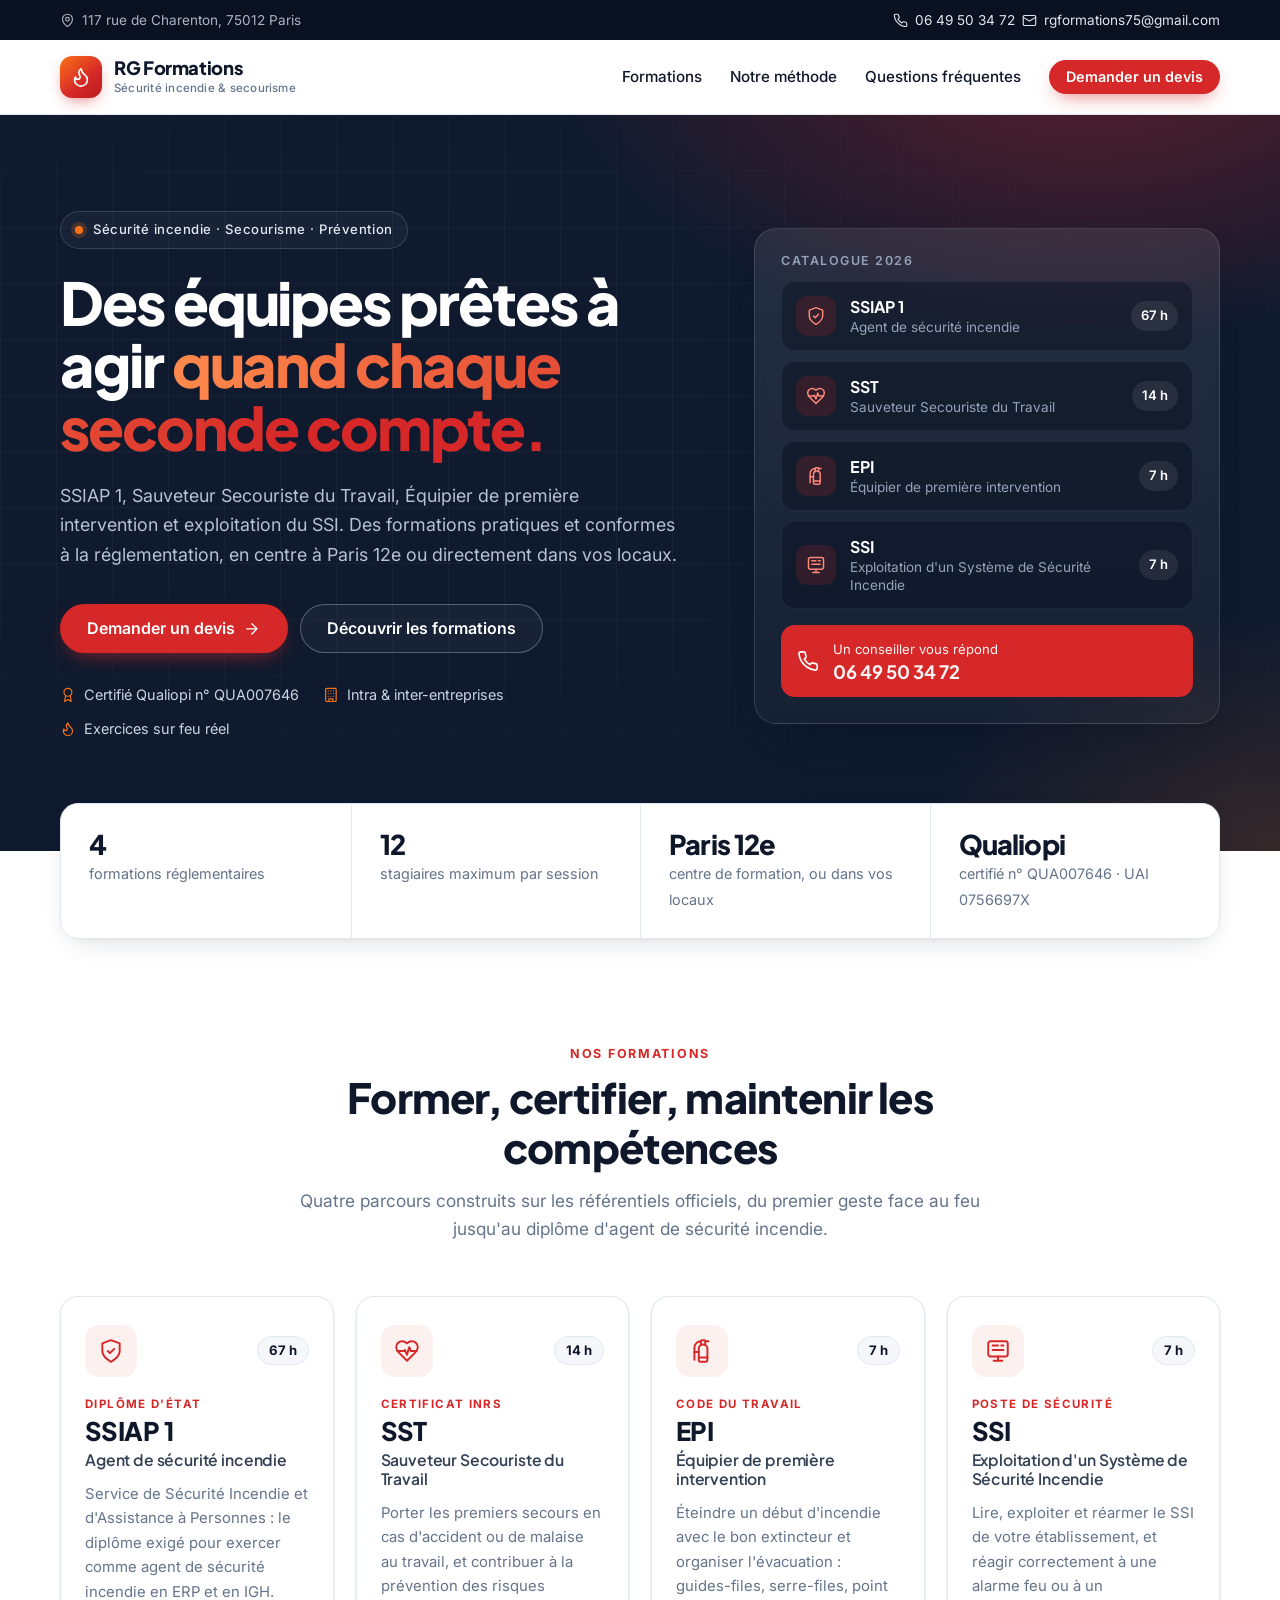
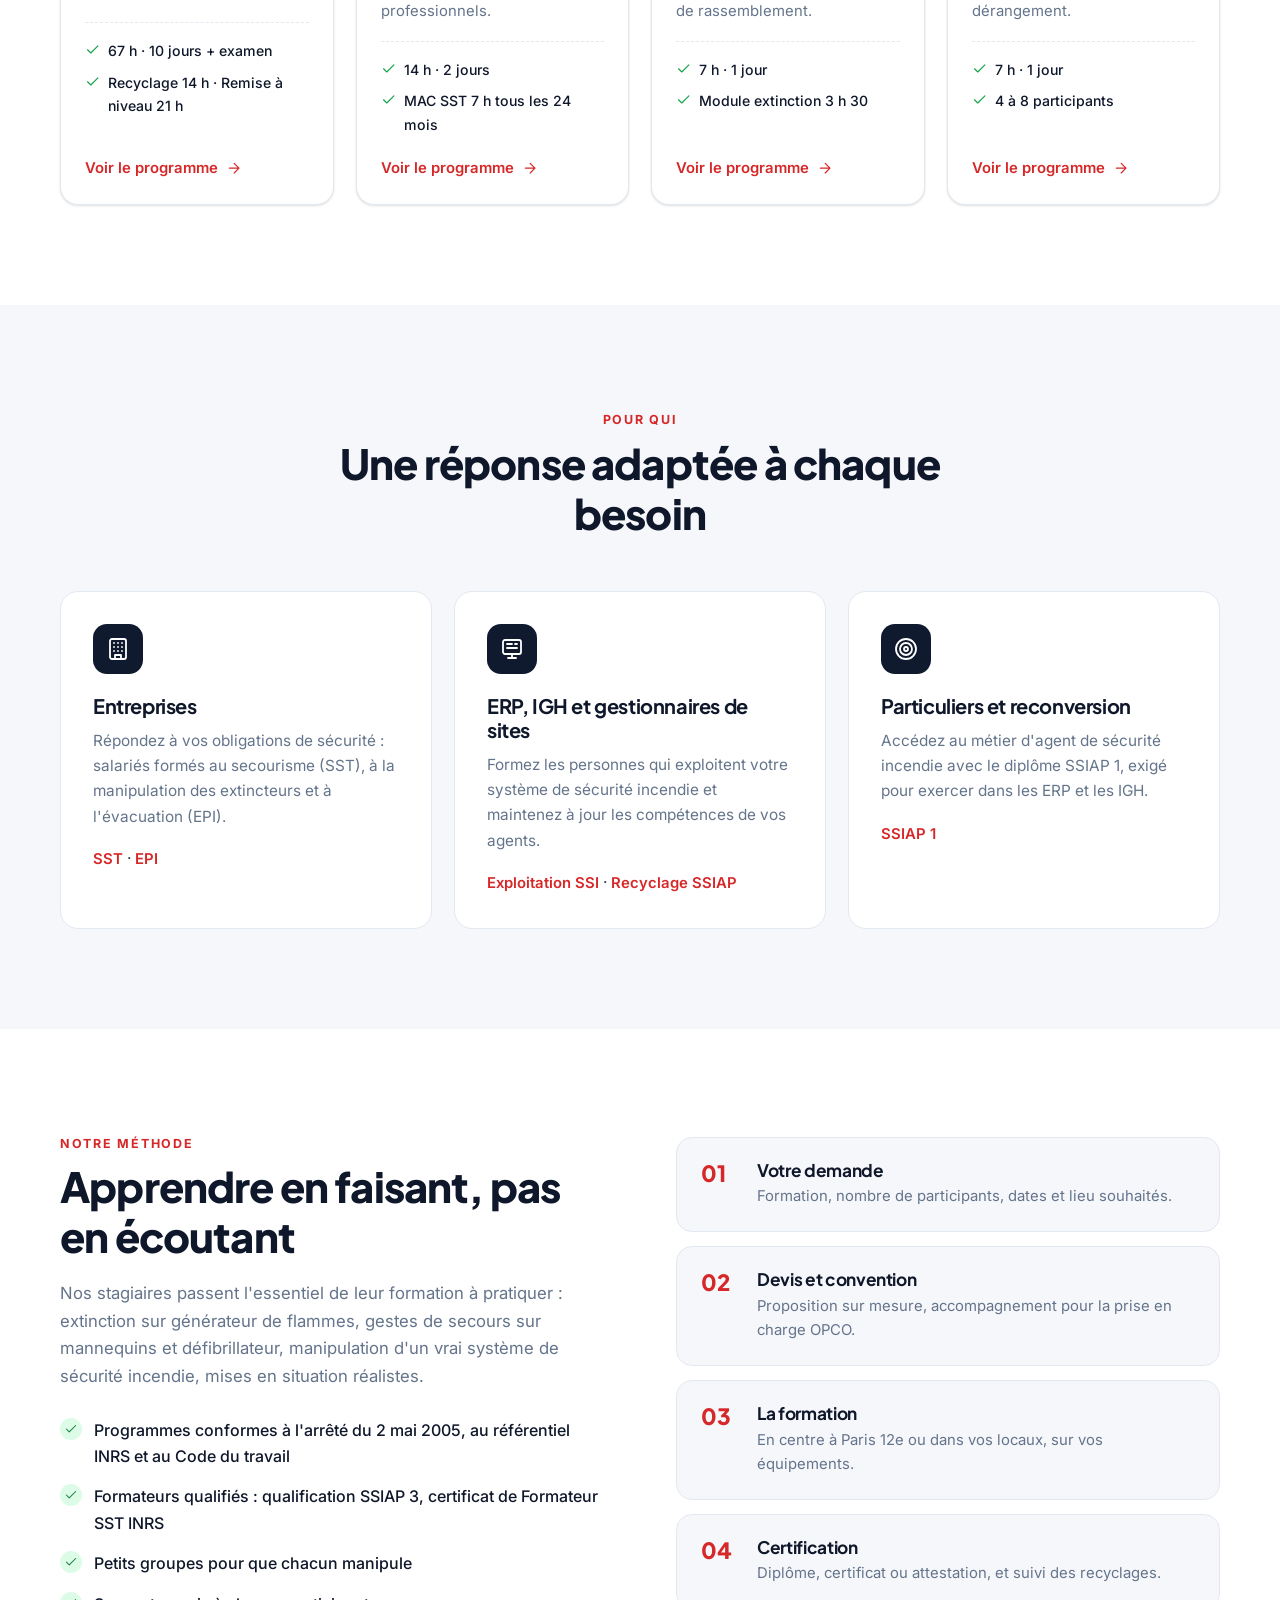
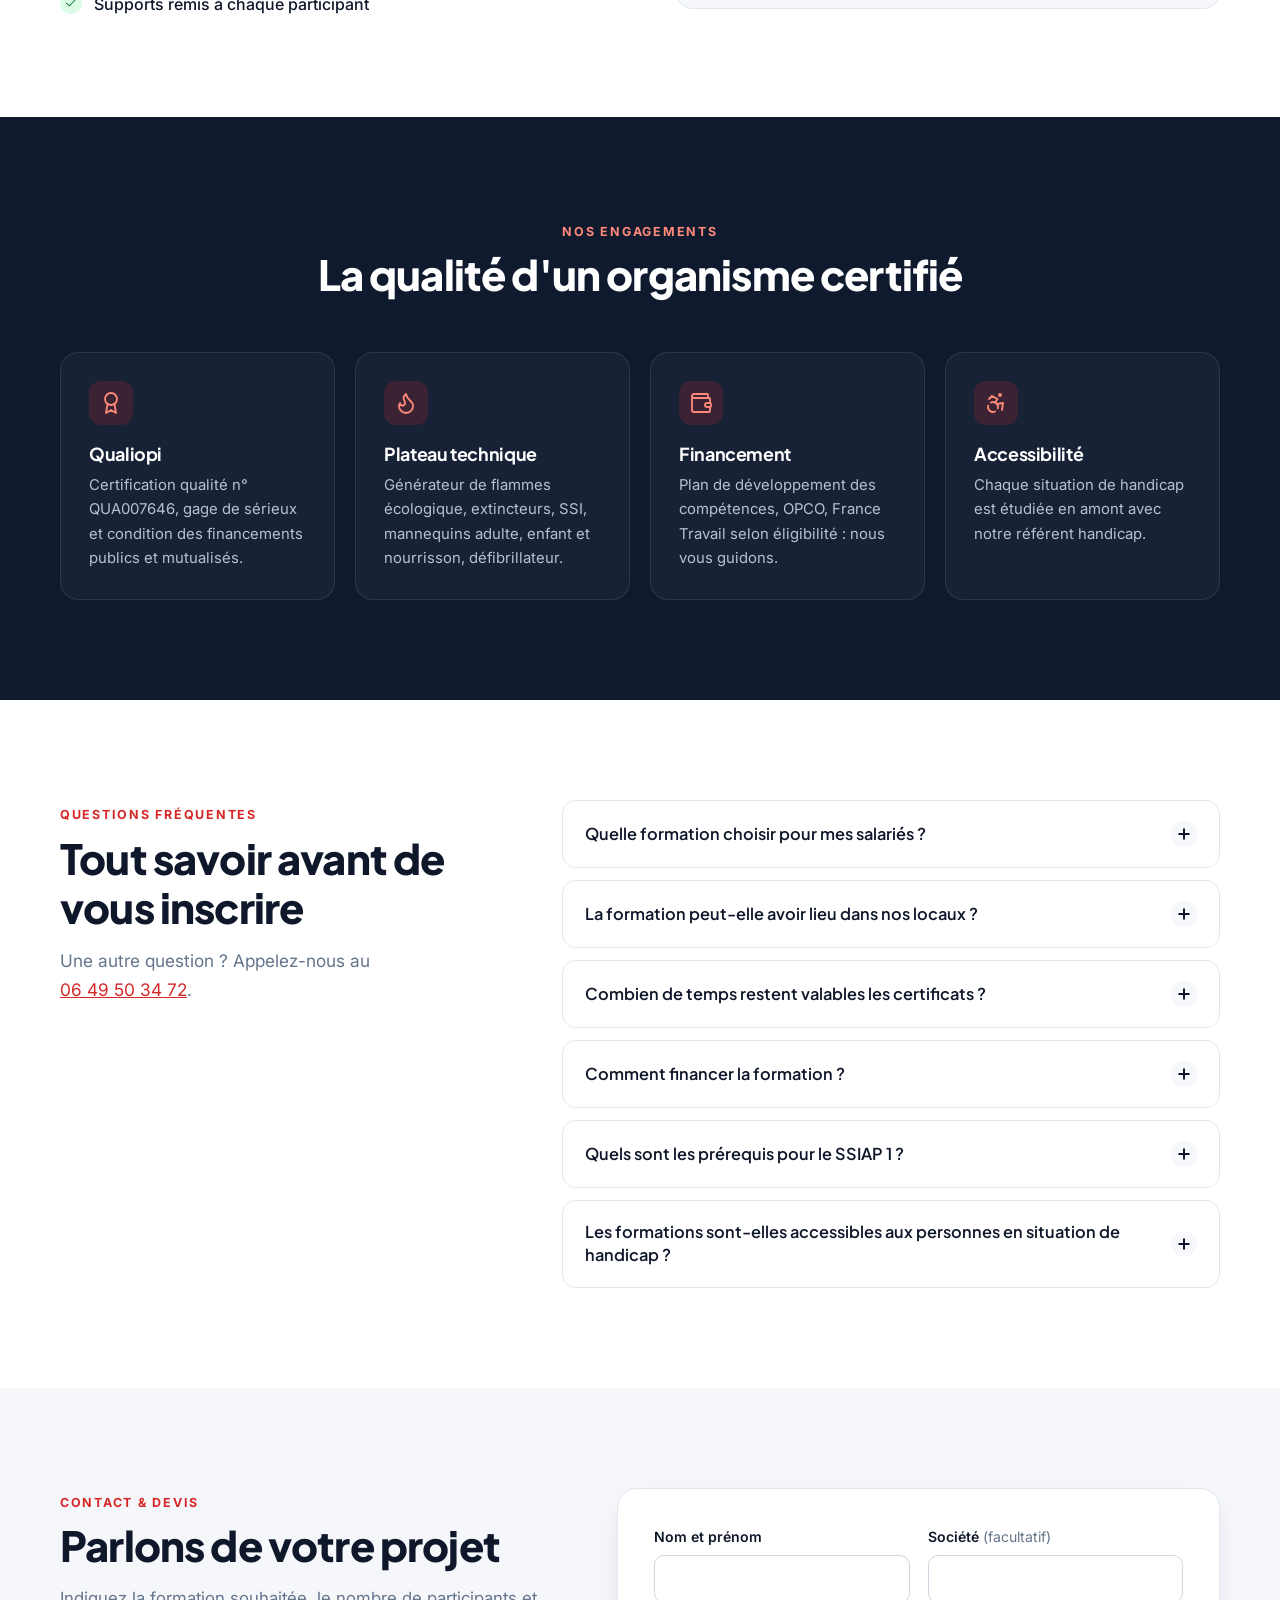
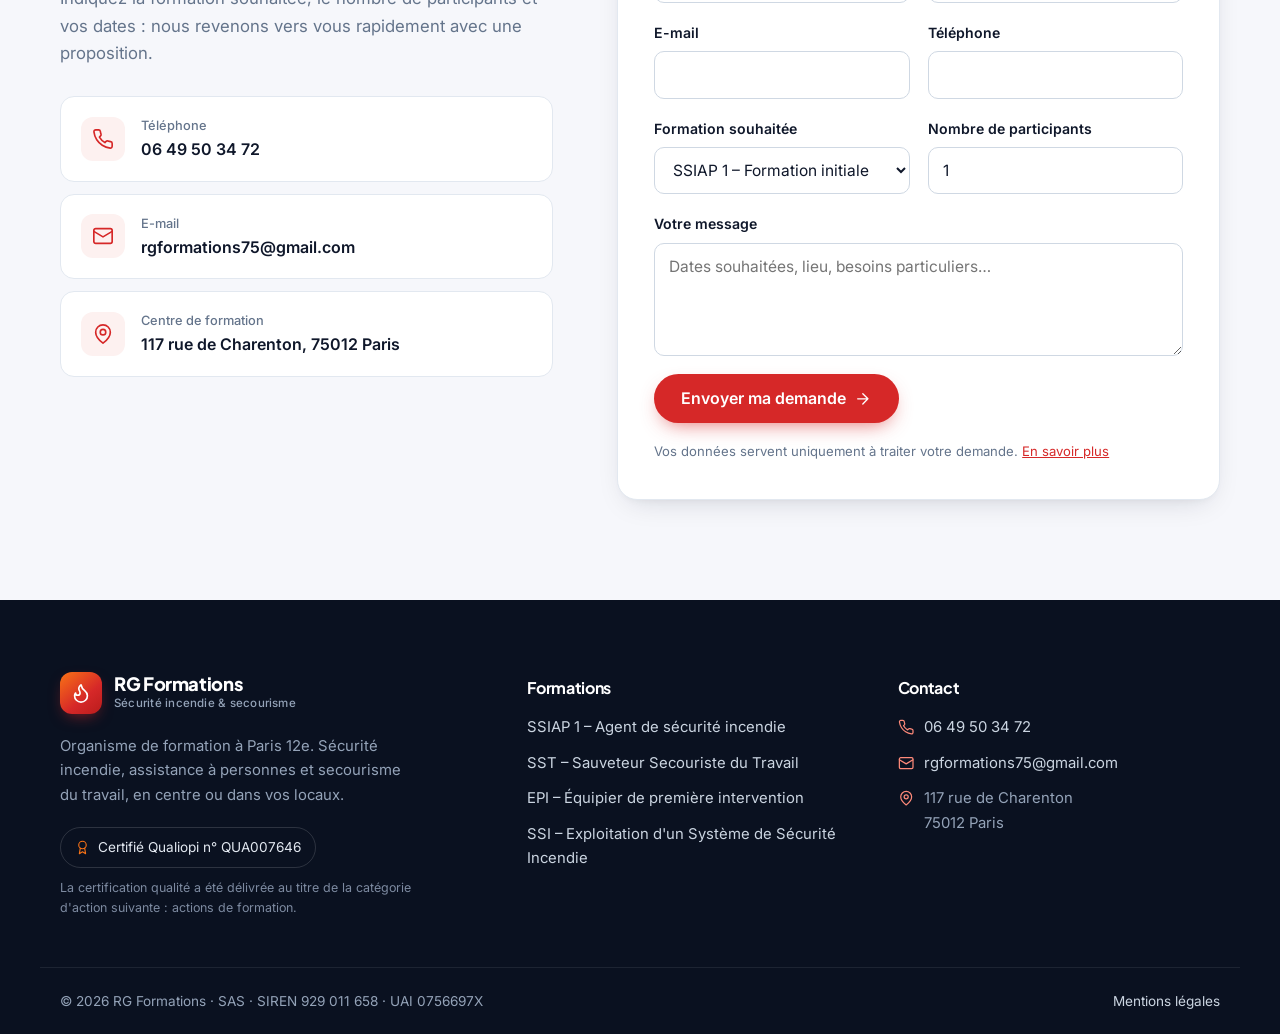
==== commit 41274898: "Ajout du code UAI et de la mention officielle Qualiopi Co-Authored-By: Claude Opus 5.5 <noreply@anth" ====
--- a/index.html
+++ b/index.html
@@ -52,7 +52,7 @@
             <a href="#formations" class="btn btn-ghost btn-lg">Découvrir les formations</a>
           </div>
           <ul class="hero-trust">
-            <li><svg class="ic" viewBox="0 0 24 24" fill="none" stroke="currentColor" stroke-width="1.8" stroke-linecap="round" stroke-linejoin="round" aria-hidden="true"><circle cx="12" cy="8" r="6"/><path d="M15.477 12.89 17 22l-5-3-5 3 1.523-9.11"/></svg>Certifié Qualiopi</li>
+            <li><svg class="ic" viewBox="0 0 24 24" fill="none" stroke="currentColor" stroke-width="1.8" stroke-linecap="round" stroke-linejoin="round" aria-hidden="true"><circle cx="12" cy="8" r="6"/><path d="M15.477 12.89 17 22l-5-3-5 3 1.523-9.11"/></svg>Certifié Qualiopi n° QUA007646</li>
             <li><svg class="ic" viewBox="0 0 24 24" fill="none" stroke="currentColor" stroke-width="1.8" stroke-linecap="round" stroke-linejoin="round" aria-hidden="true"><rect x="4" y="2" width="16" height="20" rx="2"/><path d="M9 22v-4h6v4M8 6h.01M12 6h.01M16 6h.01M8 10h.01M12 10h.01M16 10h.01M8 14h.01M12 14h.01M16 14h.01"/></svg>Intra &amp; inter-entreprises</li>
             <li><svg class="ic" viewBox="0 0 24 24" fill="none" stroke="currentColor" stroke-width="1.8" stroke-linecap="round" stroke-linejoin="round" aria-hidden="true"><path d="M8.5 14.5A2.5 2.5 0 0 0 11 12c0-1.38-.5-2-1-3-1.072-2.143-.224-4.054 2-6 .5 2.5 2 4.9 4 6.5 2 1.6 3 3.5 3 5.5a7 7 0 1 1-14 0c0-1.153.433-2.294 1-3a2.5 2.5 0 0 0 2.5 2.5z"/></svg>Exercices sur feu réel</li>
           </ul>
@@ -70,7 +70,7 @@
         <div><strong>4</strong><span>formations réglementaires</span></div>
         <div><strong>12</strong><span>stagiaires maximum par session</span></div>
         <div><strong>Paris 12e</strong><span>centre de formation, ou dans vos locaux</span></div>
-        <div><strong>Qualiopi</strong><span>organisme certifié n° QUA007646</span></div>
+        <div><strong>Qualiopi</strong><span>certifié n° QUA007646 · UAI 0756697X</span></div>
       </div>
     </section>
 
@@ -248,6 +248,7 @@
         <a class="logo logo-light" href="index.html"><span class="logo-mark"><svg class="ic" viewBox="0 0 24 24" fill="none" stroke="currentColor" stroke-width="1.8" stroke-linecap="round" stroke-linejoin="round" aria-hidden="true"><path d="M8.5 14.5A2.5 2.5 0 0 0 11 12c0-1.38-.5-2-1-3-1.072-2.143-.224-4.054 2-6 .5 2.5 2 4.9 4 6.5 2 1.6 3 3.5 3 5.5a7 7 0 1 1-14 0c0-1.153.433-2.294 1-3a2.5 2.5 0 0 0 2.5 2.5z"/></svg></span><span class="logo-text">RG Formations<small>Sécurité incendie &amp; secourisme</small></span></a>
         <p class="footer-about">Organisme de formation à Paris 12e. Sécurité incendie, assistance à personnes et secourisme du travail, en centre ou dans vos locaux.</p>
         <p class="qualiopi-chip"><svg class="ic" viewBox="0 0 24 24" fill="none" stroke="currentColor" stroke-width="1.8" stroke-linecap="round" stroke-linejoin="round" aria-hidden="true"><circle cx="12" cy="8" r="6"/><path d="M15.477 12.89 17 22l-5-3-5 3 1.523-9.11"/></svg> Certifié Qualiopi n° QUA007646</p>
+        <p class="qualiopi-note">La certification qualité a été délivrée au titre de la catégorie d'action suivante : actions de formation.</p>
       </div>
       <div>
         <h4>Formations</h4>
@@ -263,7 +264,7 @@
       </div>
     </div>
     <div class="container footer-bottom">
-      <span>© 2026 RG Formations · SAS · SIREN 929 011 658</span>
+      <span>© 2026 RG Formations · SAS · SIREN 929 011 658 · UAI 0756697X</span>
       <a href="mentions-legales.html">Mentions légales</a>
     </div>
   </footer>
--- a/style.css
+++ b/style.css
@@ -418,3 +418,4 @@
   *, *::before, *::after { transition: none !important; }
 }
 a[href^="tel:"] { white-space: nowrap; }
+.qualiopi-note { margin: 10px 0 0; font-size: .78rem; color: #7d8aa0; max-width: 360px; }
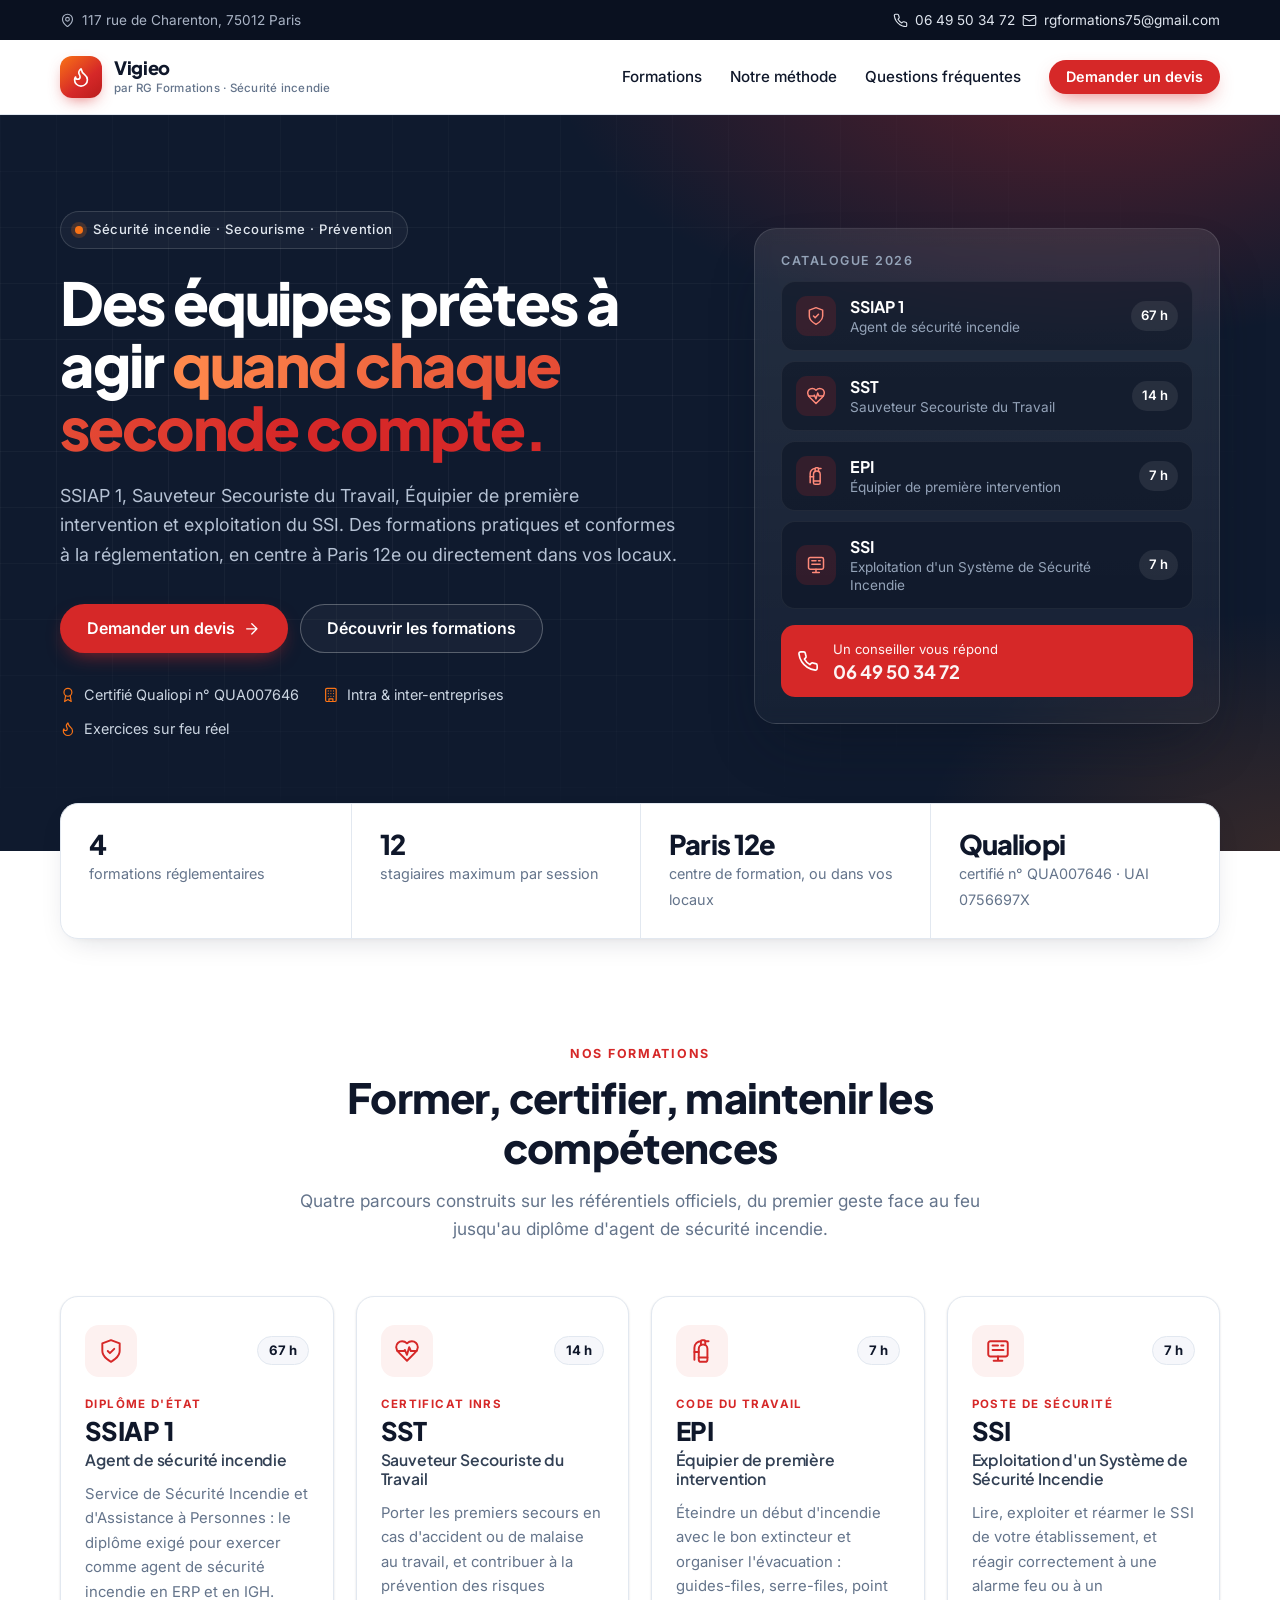
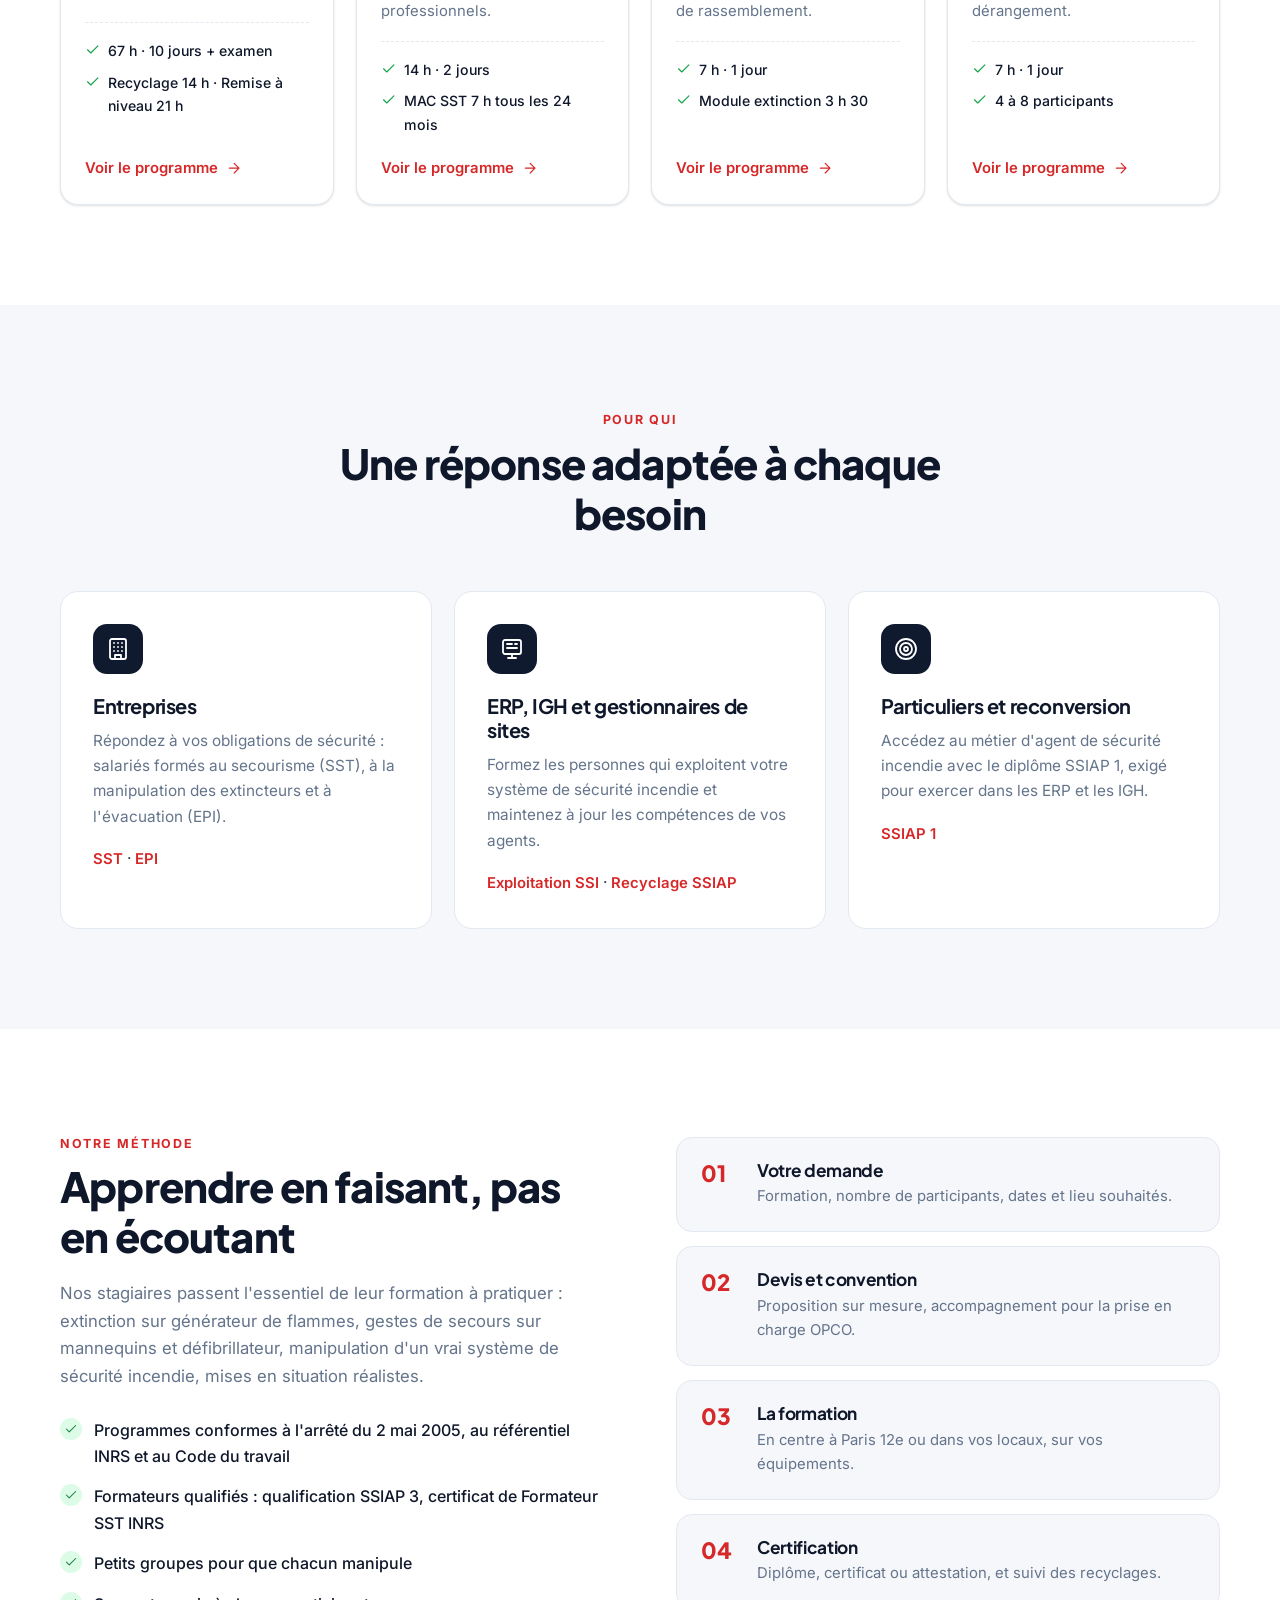
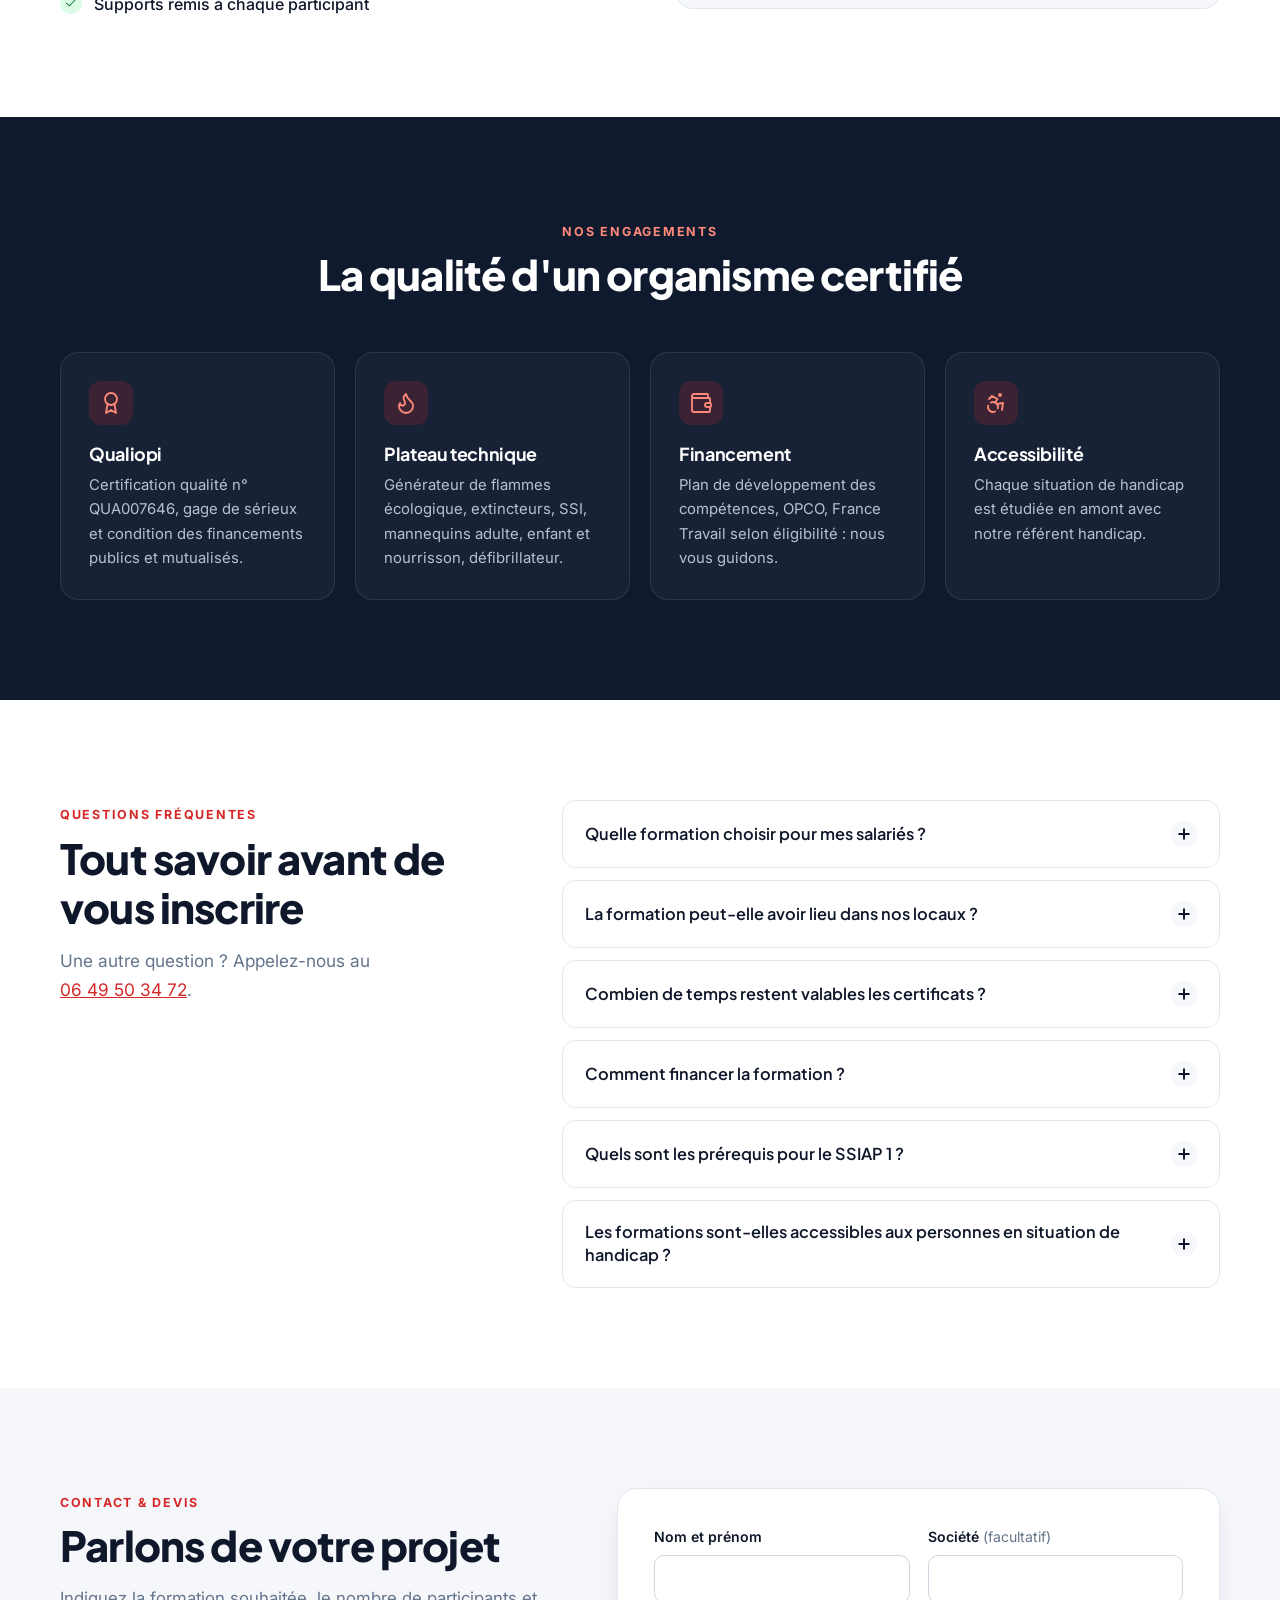
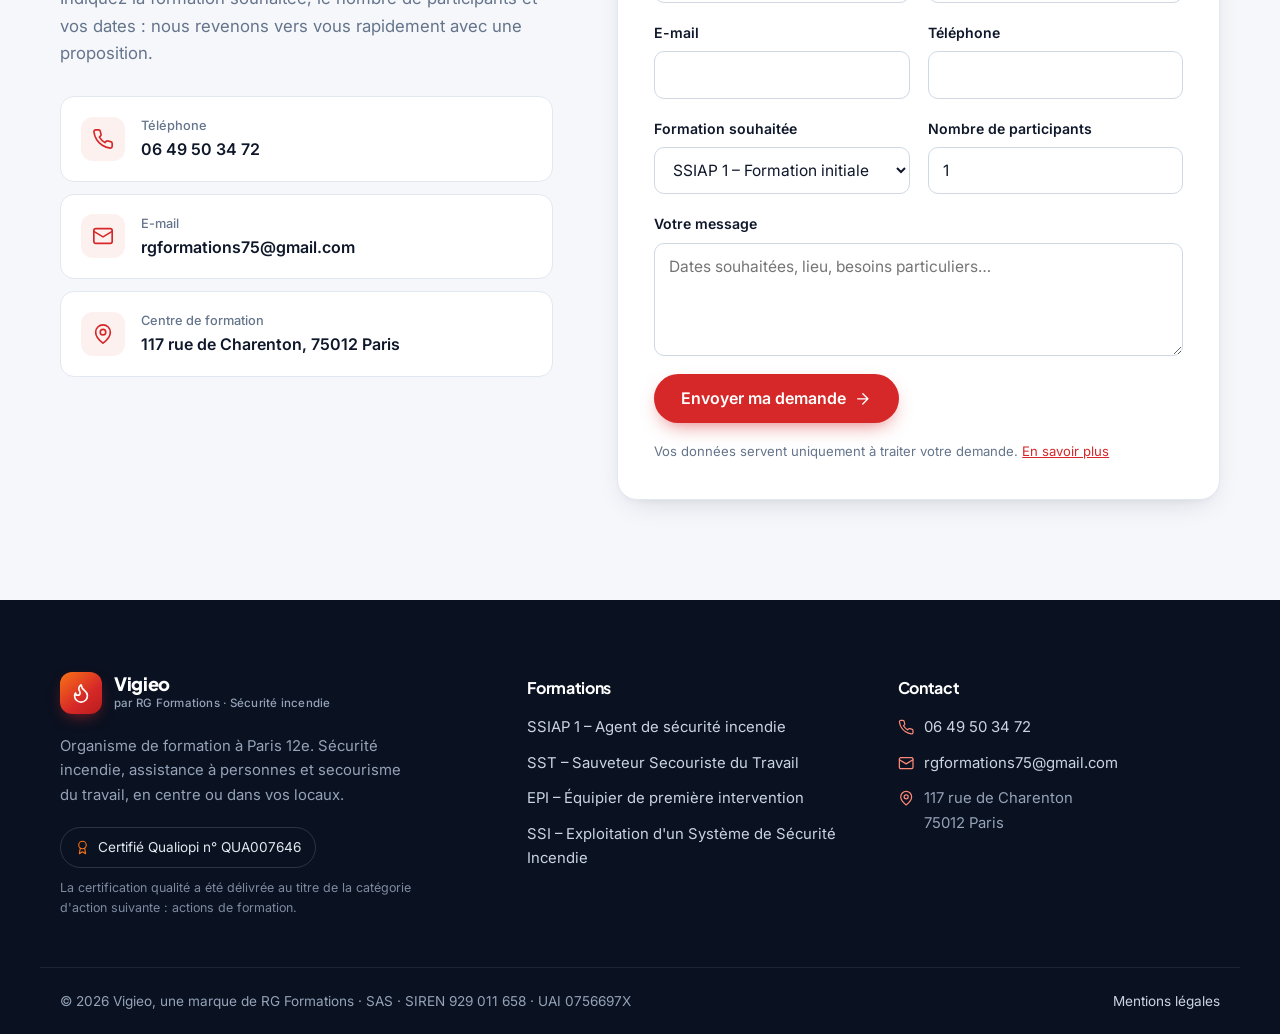
==== commit 55c7f4f0: "Passage à la marque Vigieo (marque de RG Formations) Co-Authored-By: Claude Opus 5.5 <noreply@anthro" ====
--- a/index.html
+++ b/index.html
@@ -3,19 +3,19 @@
 <head>
   <meta charset="utf-8">
   <meta name="viewport" content="width=device-width, initial-scale=1">
-  <title>RG Formations – SSIAP, SST et sécurité incendie à Paris</title>
-  <meta name="description" content="RG Formations, organisme certifié Qualiopi à Paris 12e : formations SSIAP 1, Sauveteur Secouriste du Travail (SST), Équipier de première intervention (EPI) et exploitation du Système de Sécurité Incendie (SSI).">
+  <title>Vigieo – Formations SSIAP, SST et sécurité incendie à Paris</title>
+  <meta name="description" content="Vigieo, par RG Formations, organisme certifié Qualiopi à Paris 12e : formations SSIAP 1, Sauveteur Secouriste du Travail (SST), Équipier de première intervention (EPI) et exploitation du Système de Sécurité Incendie (SSI).">
   <meta name="theme-color" content="#0B1220">
   <meta property="og:type" content="website">
-  <meta property="og:title" content="RG Formations – SSIAP, SST et sécurité incendie à Paris">
-  <meta property="og:description" content="RG Formations, organisme certifié Qualiopi à Paris 12e : formations SSIAP 1, Sauveteur Secouriste du Travail (SST), Équipier de première intervention (EPI) et exploitation du Système de Sécurité Incendie (SSI).">
+  <meta property="og:title" content="Vigieo – Formations SSIAP, SST et sécurité incendie à Paris">
+  <meta property="og:description" content="Vigieo, par RG Formations, organisme certifié Qualiopi à Paris 12e : formations SSIAP 1, Sauveteur Secouriste du Travail (SST), Équipier de première intervention (EPI) et exploitation du Système de Sécurité Incendie (SSI).">
   <meta property="og:locale" content="fr_FR">
   <link rel="icon" href="data:image/svg+xml,%3Csvg xmlns='http://www.w3.org/2000/svg' viewBox='0 0 32 32'%3E%3Crect width='32' height='32' rx='8' fill='%23D62828'/%3E%3Cpath d='M13 19.5a2.5 2.5 0 0 0 2.5-2.5c0-1.4-.5-2-1-3-1-2.1-.2-4 2-6 .5 2.5 2 4.9 4 6.5 2 1.6 3 3.5 3 5.5a7 7 0 1 1-14 0c0-1.2.4-2.3 1-3a2.5 2.5 0 0 0 2.5 2.5z' fill='none' stroke='white' stroke-width='2' stroke-linecap='round' stroke-linejoin='round'/%3E%3C/svg%3E">
   <link rel="preconnect" href="https://fonts.googleapis.com">
   <link rel="preconnect" href="https://fonts.gstatic.com" crossorigin>
   <link href="https://fonts.googleapis.com/css2?family=Inter:wght@400;500;600&family=Plus+Jakarta+Sans:wght@600;700;800&display=swap" rel="stylesheet">
   <link rel="stylesheet" href="style.css">
-  <script type="application/ld+json">{"@context": "https://schema.org", "@type": "EducationalOrganization", "name": "RG Formations", "url": "https://automationauditsenergies.github.io/rg-formation-securite-incendie/", "telephone": "+33 6 49 50 34 72", "email": "rgformations75@gmail.com", "address": {"@type": "PostalAddress", "streetAddress": "117 rue de Charenton", "postalCode": "75012", "addressLocality": "Paris", "addressCountry": "FR"}}</script>
+  <script type="application/ld+json">{"@context": "https://schema.org", "@type": "EducationalOrganization", "name": "Vigieo", "legalName": "RG Formations", "url": "https://automationauditsenergies.github.io/rg-formation-securite-incendie/", "telephone": "+33 6 49 50 34 72", "email": "rgformations75@gmail.com", "address": {"@type": "PostalAddress", "streetAddress": "117 rue de Charenton", "postalCode": "75012", "addressLocality": "Paris", "addressCountry": "FR"}}</script>
 </head>
 <body>
   <div class="topbar">
@@ -26,9 +26,9 @@
   </div>
   <header class="site-header">
     <div class="container header-inner">
-      <a class="logo" href="index.html" aria-label="RG Formations, accueil">
+      <a class="logo" href="index.html" aria-label="Vigieo, accueil">
         <span class="logo-mark"><svg class="ic" viewBox="0 0 24 24" fill="none" stroke="currentColor" stroke-width="1.8" stroke-linecap="round" stroke-linejoin="round" aria-hidden="true"><path d="M8.5 14.5A2.5 2.5 0 0 0 11 12c0-1.38-.5-2-1-3-1.072-2.143-.224-4.054 2-6 .5 2.5 2 4.9 4 6.5 2 1.6 3 3.5 3 5.5a7 7 0 1 1-14 0c0-1.153.433-2.294 1-3a2.5 2.5 0 0 0 2.5 2.5z"/></svg></span>
-        <span class="logo-text">RG Formations<small>Sécurité incendie &amp; secourisme</small></span>
+        <span class="logo-text">Vigieo<small>par RG Formations · Sécurité incendie</small></span>
       </a>
       <button class="nav-toggle" aria-label="Menu" aria-expanded="false" aria-controls="nav"><svg class="ic" viewBox="0 0 24 24" fill="none" stroke="currentColor" stroke-width="1.8" stroke-linecap="round" stroke-linejoin="round" aria-hidden="true"><path d="M4 6h16M4 12h16M4 18h16"/></svg></button>
       <nav id="nav" class="nav">
@@ -218,7 +218,7 @@
           <a class="c-card" href="https://www.google.com/maps/search/?api=1&amp;query=117+rue+de+Charenton+75012+Paris" target="_blank" rel="noopener"><svg class="ic" viewBox="0 0 24 24" fill="none" stroke="currentColor" stroke-width="1.8" stroke-linecap="round" stroke-linejoin="round" aria-hidden="true"><path d="M20 10c0 6-8 12-8 12s-8-6-8-12a8 8 0 0 1 16 0Z"/><circle cx="12" cy="10" r="3"/></svg><span><small>Centre de formation</small>117 rue de Charenton, 75012 Paris</span></a>
         </div>
         <form class="contact-form" action="https://formsubmit.co/rgformations75@gmail.com" method="POST">
-          <input type="hidden" name="_subject" value="Nouvelle demande de devis – site RG Formations">
+          <input type="hidden" name="_subject" value="Nouvelle demande de devis – site Vigieo">
           <input type="hidden" name="_template" value="table">
           <input type="hidden" name="_next" value="https://automationauditsenergies.github.io/rg-formation-securite-incendie/merci.html">
           <input type="text" name="_honey" class="hp" tabindex="-1" autocomplete="off">
@@ -245,7 +245,7 @@
   <footer class="site-footer">
     <div class="container footer-grid">
       <div>
-        <a class="logo logo-light" href="index.html"><span class="logo-mark"><svg class="ic" viewBox="0 0 24 24" fill="none" stroke="currentColor" stroke-width="1.8" stroke-linecap="round" stroke-linejoin="round" aria-hidden="true"><path d="M8.5 14.5A2.5 2.5 0 0 0 11 12c0-1.38-.5-2-1-3-1.072-2.143-.224-4.054 2-6 .5 2.5 2 4.9 4 6.5 2 1.6 3 3.5 3 5.5a7 7 0 1 1-14 0c0-1.153.433-2.294 1-3a2.5 2.5 0 0 0 2.5 2.5z"/></svg></span><span class="logo-text">RG Formations<small>Sécurité incendie &amp; secourisme</small></span></a>
+        <a class="logo logo-light" href="index.html"><span class="logo-mark"><svg class="ic" viewBox="0 0 24 24" fill="none" stroke="currentColor" stroke-width="1.8" stroke-linecap="round" stroke-linejoin="round" aria-hidden="true"><path d="M8.5 14.5A2.5 2.5 0 0 0 11 12c0-1.38-.5-2-1-3-1.072-2.143-.224-4.054 2-6 .5 2.5 2 4.9 4 6.5 2 1.6 3 3.5 3 5.5a7 7 0 1 1-14 0c0-1.153.433-2.294 1-3a2.5 2.5 0 0 0 2.5 2.5z"/></svg></span><span class="logo-text">Vigieo<small>par RG Formations · Sécurité incendie</small></span></a>
         <p class="footer-about">Organisme de formation à Paris 12e. Sécurité incendie, assistance à personnes et secourisme du travail, en centre ou dans vos locaux.</p>
         <p class="qualiopi-chip"><svg class="ic" viewBox="0 0 24 24" fill="none" stroke="currentColor" stroke-width="1.8" stroke-linecap="round" stroke-linejoin="round" aria-hidden="true"><circle cx="12" cy="8" r="6"/><path d="M15.477 12.89 17 22l-5-3-5 3 1.523-9.11"/></svg> Certifié Qualiopi n° QUA007646</p>
         <p class="qualiopi-note">La certification qualité a été délivrée au titre de la catégorie d'action suivante : actions de formation.</p>
@@ -264,7 +264,7 @@
       </div>
     </div>
     <div class="container footer-bottom">
-      <span>© 2026 RG Formations · SAS · SIREN 929 011 658 · UAI 0756697X</span>
+      <span>© 2026 Vigieo, une marque de RG Formations · SAS · SIREN 929 011 658 · UAI 0756697X</span>
       <a href="mentions-legales.html">Mentions légales</a>
     </div>
   </footer>
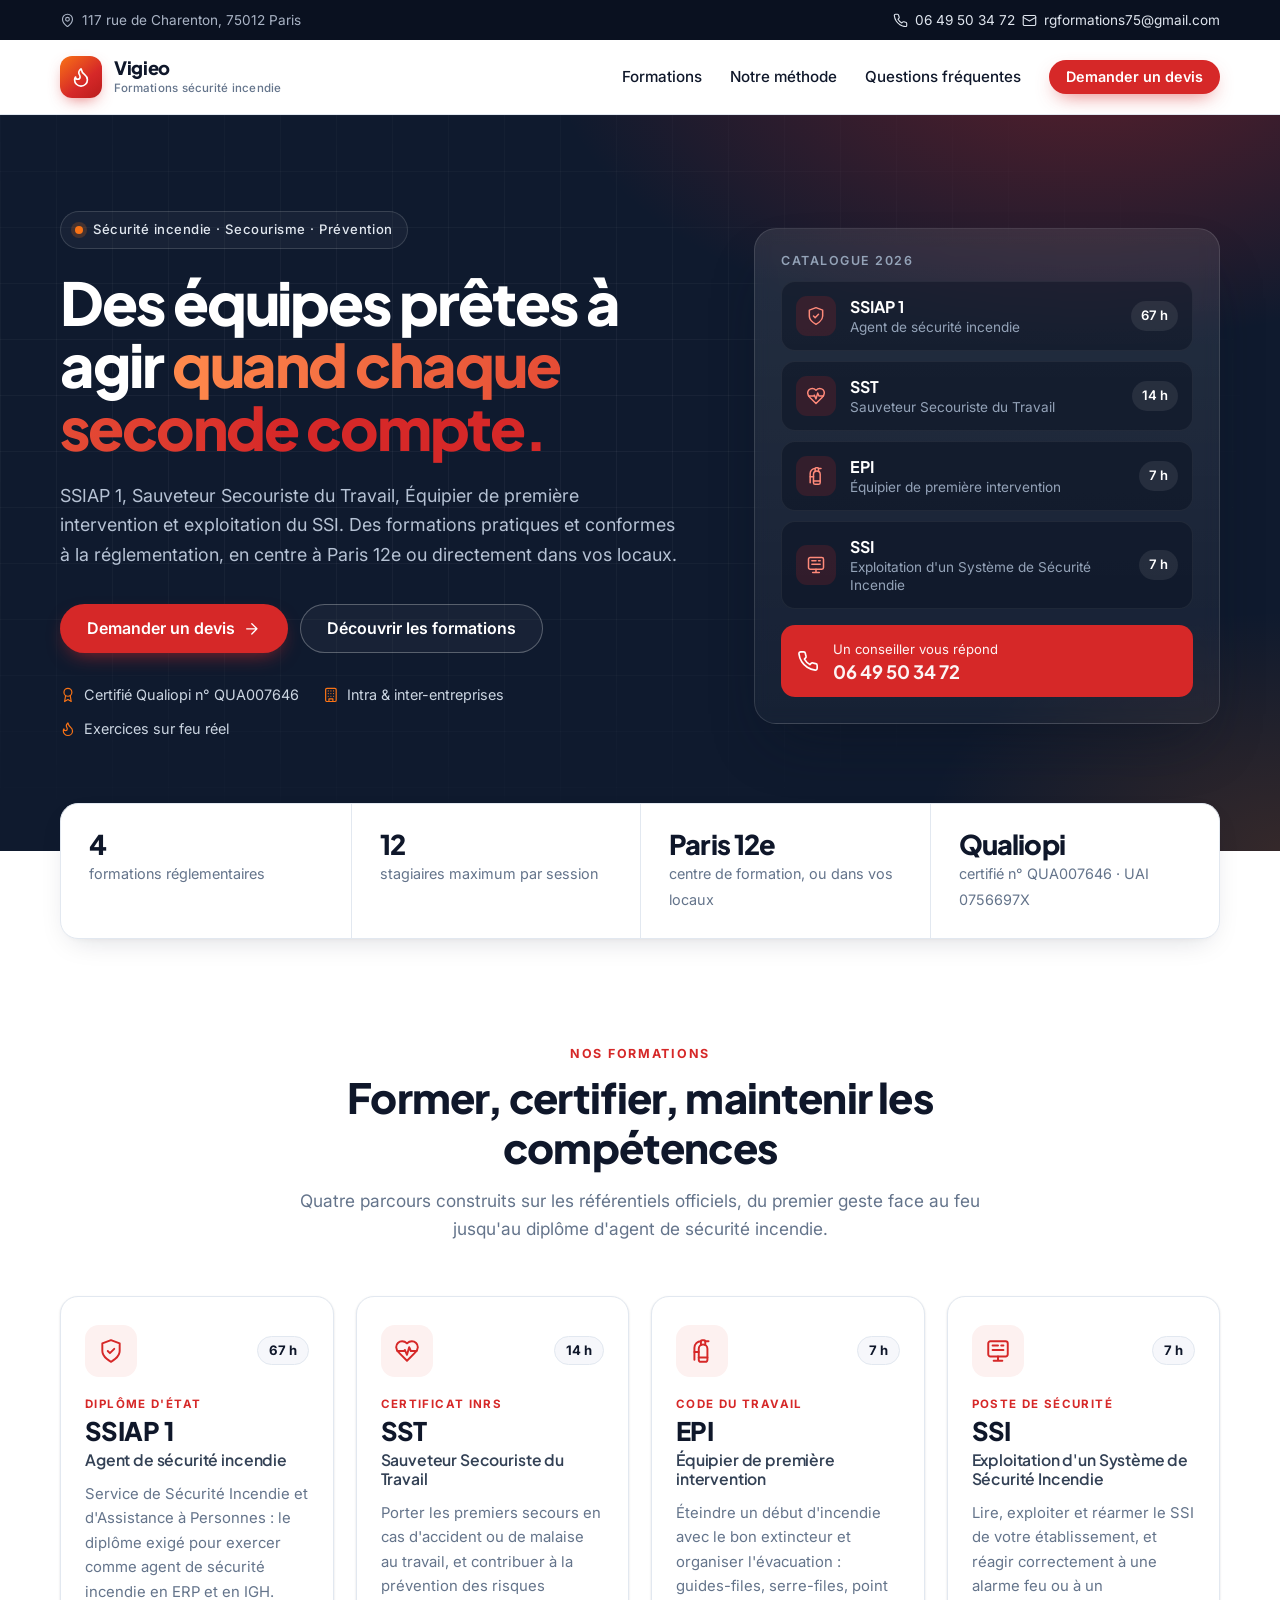
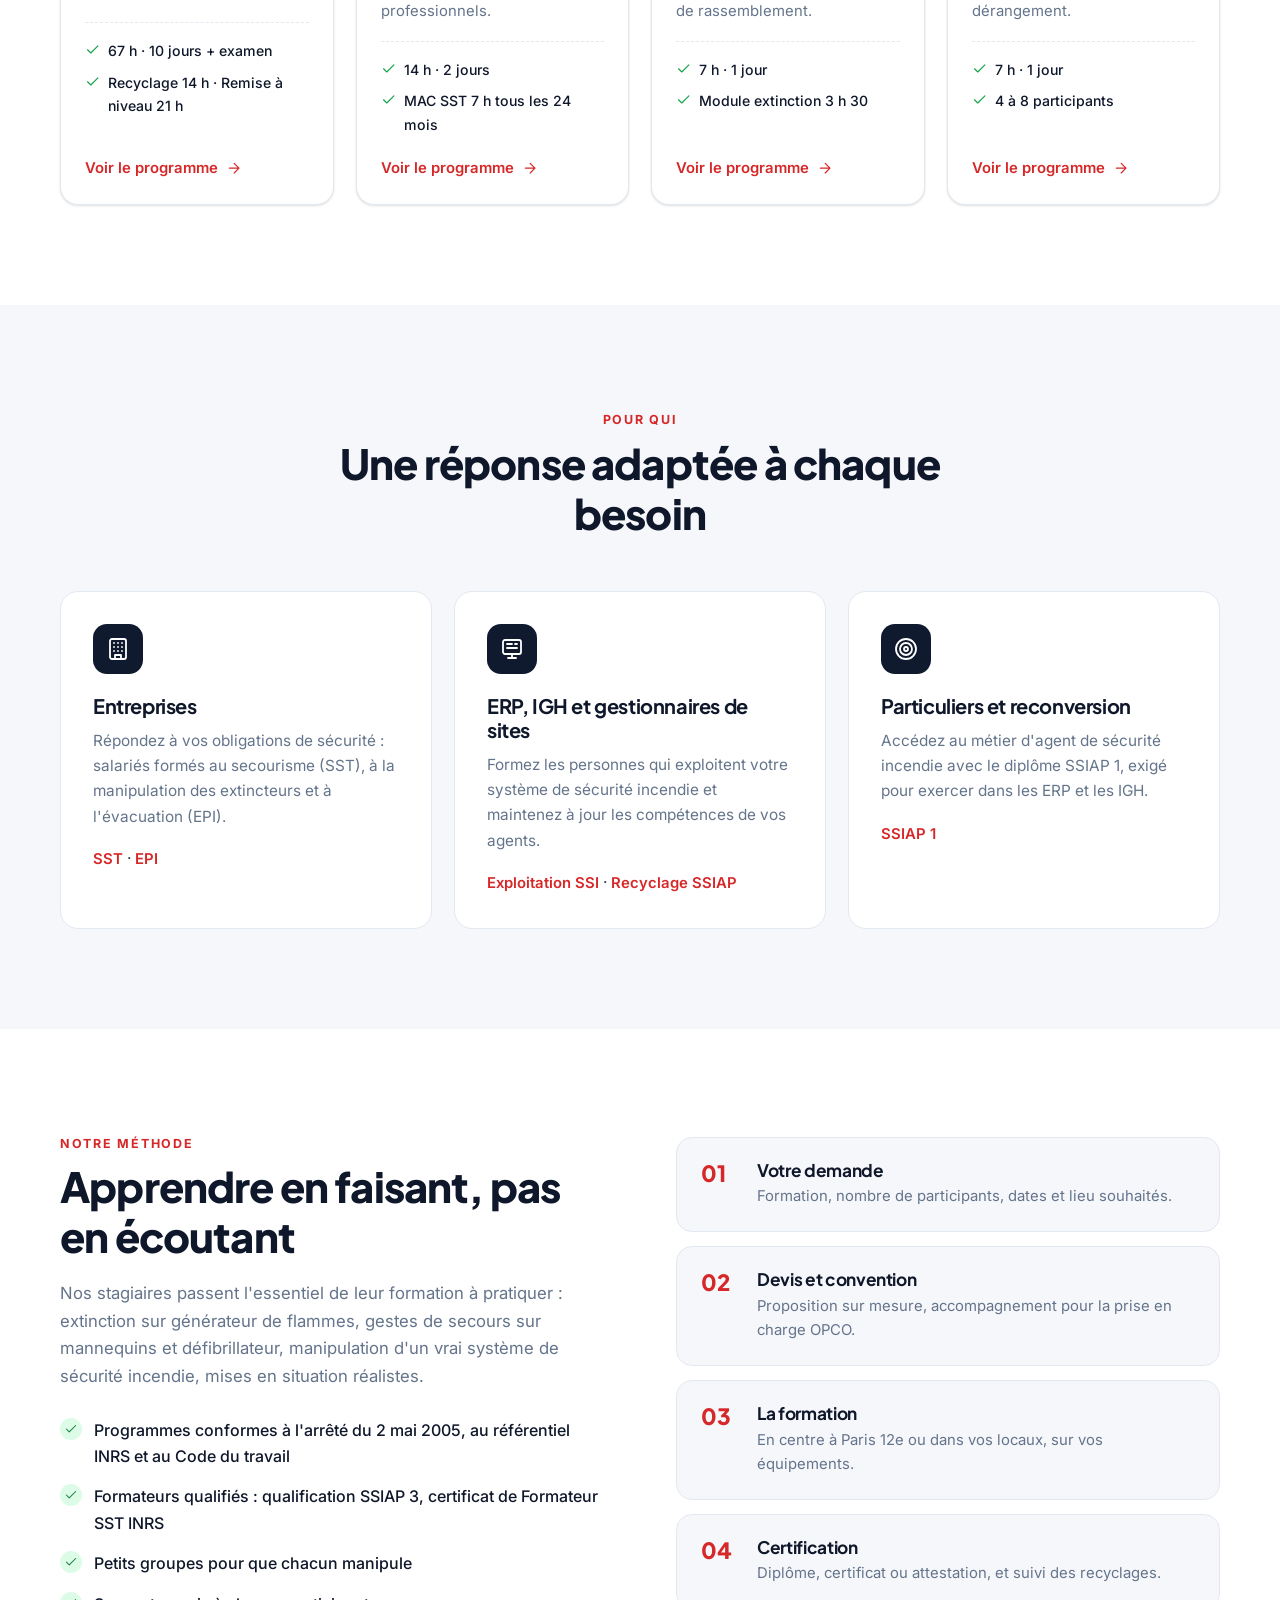
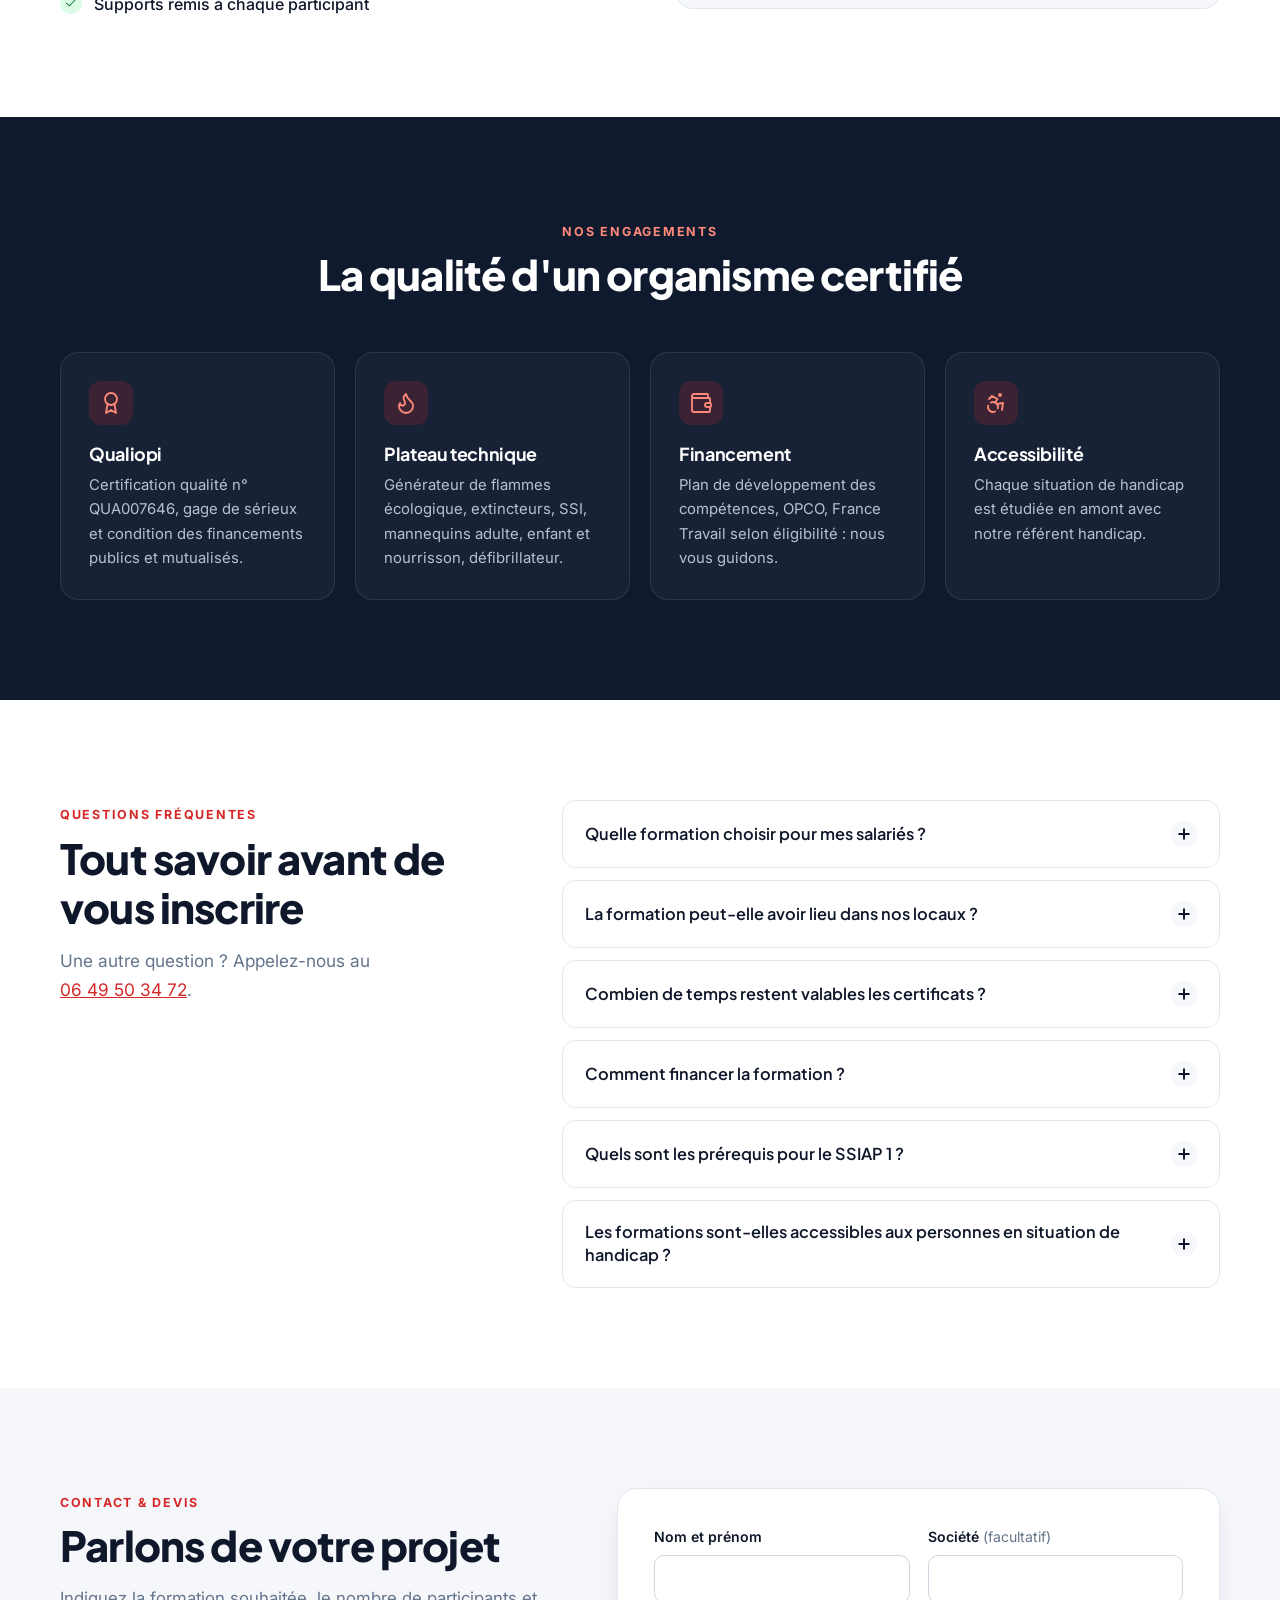
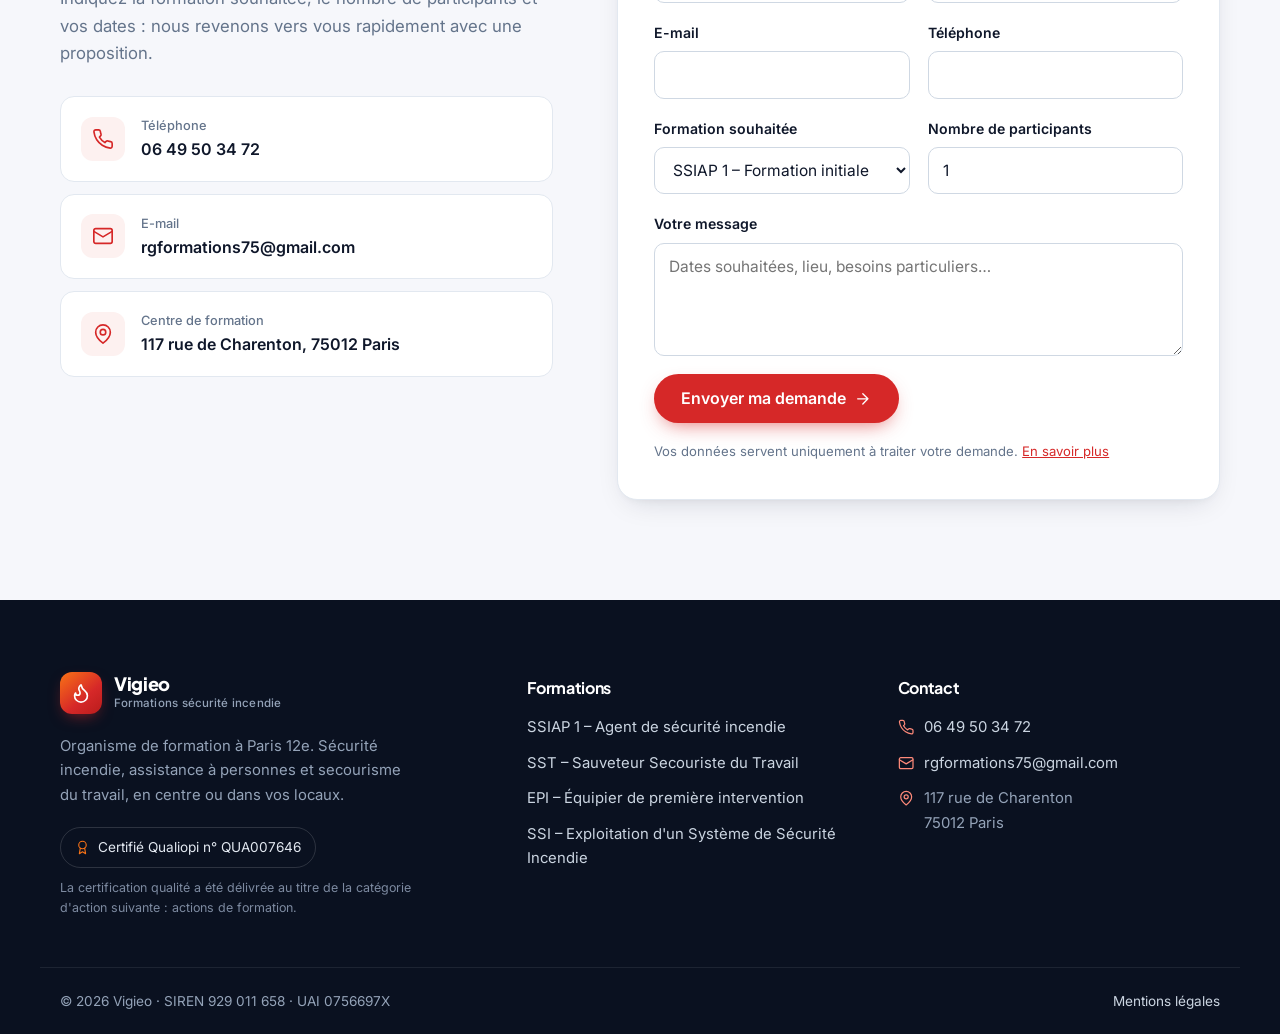
==== commit 330107e0: "Retrait du nom RG Formations hors mentions légales et des URL Co-Authored-By: Claude Opus 5.5 <norep" ====
--- a/index.html
+++ b/index.html
@@ -4,18 +4,18 @@
   <meta charset="utf-8">
   <meta name="viewport" content="width=device-width, initial-scale=1">
   <title>Vigieo – Formations SSIAP, SST et sécurité incendie à Paris</title>
-  <meta name="description" content="Vigieo, par RG Formations, organisme certifié Qualiopi à Paris 12e : formations SSIAP 1, Sauveteur Secouriste du Travail (SST), Équipier de première intervention (EPI) et exploitation du Système de Sécurité Incendie (SSI).">
+  <meta name="description" content="Vigieo, organisme certifié Qualiopi à Paris 12e : formations SSIAP 1, Sauveteur Secouriste du Travail (SST), Équipier de première intervention (EPI) et exploitation du Système de Sécurité Incendie (SSI).">
   <meta name="theme-color" content="#0B1220">
   <meta property="og:type" content="website">
   <meta property="og:title" content="Vigieo – Formations SSIAP, SST et sécurité incendie à Paris">
-  <meta property="og:description" content="Vigieo, par RG Formations, organisme certifié Qualiopi à Paris 12e : formations SSIAP 1, Sauveteur Secouriste du Travail (SST), Équipier de première intervention (EPI) et exploitation du Système de Sécurité Incendie (SSI).">
+  <meta property="og:description" content="Vigieo, organisme certifié Qualiopi à Paris 12e : formations SSIAP 1, Sauveteur Secouriste du Travail (SST), Équipier de première intervention (EPI) et exploitation du Système de Sécurité Incendie (SSI).">
   <meta property="og:locale" content="fr_FR">
   <link rel="icon" href="data:image/svg+xml,%3Csvg xmlns='http://www.w3.org/2000/svg' viewBox='0 0 32 32'%3E%3Crect width='32' height='32' rx='8' fill='%23D62828'/%3E%3Cpath d='M13 19.5a2.5 2.5 0 0 0 2.5-2.5c0-1.4-.5-2-1-3-1-2.1-.2-4 2-6 .5 2.5 2 4.9 4 6.5 2 1.6 3 3.5 3 5.5a7 7 0 1 1-14 0c0-1.2.4-2.3 1-3a2.5 2.5 0 0 0 2.5 2.5z' fill='none' stroke='white' stroke-width='2' stroke-linecap='round' stroke-linejoin='round'/%3E%3C/svg%3E">
   <link rel="preconnect" href="https://fonts.googleapis.com">
   <link rel="preconnect" href="https://fonts.gstatic.com" crossorigin>
   <link href="https://fonts.googleapis.com/css2?family=Inter:wght@400;500;600&family=Plus+Jakarta+Sans:wght@600;700;800&display=swap" rel="stylesheet">
   <link rel="stylesheet" href="style.css">
-  <script type="application/ld+json">{"@context": "https://schema.org", "@type": "EducationalOrganization", "name": "Vigieo", "legalName": "RG Formations", "url": "https://automationauditsenergies.github.io/rg-formation-securite-incendie/", "telephone": "+33 6 49 50 34 72", "email": "rgformations75@gmail.com", "address": {"@type": "PostalAddress", "streetAddress": "117 rue de Charenton", "postalCode": "75012", "addressLocality": "Paris", "addressCountry": "FR"}}</script>
+  <script type="application/ld+json">{"@context": "https://schema.org", "@type": "EducationalOrganization", "name": "Vigieo", "url": "https://vigieo.fr/", "telephone": "+33 6 49 50 34 72", "email": "rgformations75@gmail.com", "address": {"@type": "PostalAddress", "streetAddress": "117 rue de Charenton", "postalCode": "75012", "addressLocality": "Paris", "addressCountry": "FR"}}</script>
 </head>
 <body>
   <div class="topbar">
@@ -28,7 +28,7 @@
     <div class="container header-inner">
       <a class="logo" href="index.html" aria-label="Vigieo, accueil">
         <span class="logo-mark"><svg class="ic" viewBox="0 0 24 24" fill="none" stroke="currentColor" stroke-width="1.8" stroke-linecap="round" stroke-linejoin="round" aria-hidden="true"><path d="M8.5 14.5A2.5 2.5 0 0 0 11 12c0-1.38-.5-2-1-3-1.072-2.143-.224-4.054 2-6 .5 2.5 2 4.9 4 6.5 2 1.6 3 3.5 3 5.5a7 7 0 1 1-14 0c0-1.153.433-2.294 1-3a2.5 2.5 0 0 0 2.5 2.5z"/></svg></span>
-        <span class="logo-text">Vigieo<small>par RG Formations · Sécurité incendie</small></span>
+        <span class="logo-text">Vigieo<small>Formations sécurité incendie</small></span>
       </a>
       <button class="nav-toggle" aria-label="Menu" aria-expanded="false" aria-controls="nav"><svg class="ic" viewBox="0 0 24 24" fill="none" stroke="currentColor" stroke-width="1.8" stroke-linecap="round" stroke-linejoin="round" aria-hidden="true"><path d="M4 6h16M4 12h16M4 18h16"/></svg></button>
       <nav id="nav" class="nav">
@@ -203,7 +203,7 @@
           <h2>Tout savoir avant de vous inscrire</h2>
           <p>Une autre question ? Appelez-nous au <a href="tel:+33649503472">06 49 50 34 72</a>.</p>
         </div>
-        <div class="faq"><details><summary>Quelle formation choisir pour mes salariés ?<span class="plus"></span></summary><p>Le SST forme aux premiers secours et à la prévention, pour tout salarié. L'EPI forme à l'extinction d'un début d'incendie et à l'évacuation, ce que le Code du travail impose pour le personnel. Le SSIAP 1 est un diplôme destiné à ceux qui veulent exercer le métier d'agent de sécurité incendie en ERP ou IGH. L'exploitation SSI s'adresse aux personnes qui gèrent le système de sécurité incendie d'un bâtiment. Nous vous aidons à choisir lors de votre demande de devis.</p></details><details><summary>La formation peut-elle avoir lieu dans nos locaux ?<span class="plus"></span></summary><p>Oui. SST, EPI et exploitation SSI se déroulent de préférence dans votre établissement, sur vos consignes, vos locaux et vos équipements. Le SSIAP 1, qui exige un plateau technique et des visites applicatives, se déroule dans notre centre du 117 rue de Charenton, Paris 12e.</p></details><details><summary>Combien de temps restent valables les certificats ?<span class="plus"></span></summary><p>Le certificat SST est valable 24 mois et se prolonge par un MAC SST de 7 heures. Le SSIAP 1 impose un recyclage de 14 heures tous les 3 ans ; au-delà, une remise à niveau de 21 heures est nécessaire. Pour l'EPI, la consigne incendie doit prévoir des exercices au moins tous les 6 mois.</p></details><details><summary>Comment financer la formation ?<span class="plus"></span></summary><p>Les formations peuvent être financées par le plan de développement des compétences de l'entreprise, avec une prise en charge possible par votre OPCO selon les critères de votre branche. Pour le SSIAP 1, un financement France Travail peut être étudié selon votre situation. RG Formations est certifié Qualiopi.</p></details><details><summary>Quels sont les prérequis pour le SSIAP 1 ?<span class="plus"></span></summary><p>Une attestation de secourisme valide (SST, PSE 1, ou PSC 1 de moins de 2 ans), un certificat médical d'aptitude de moins de 3 mois, et la réussite à l'évaluation d'entrée réalisée par le centre.</p></details><details><summary>Les formations sont-elles accessibles aux personnes en situation de handicap ?<span class="plus"></span></summary><p>Toute situation de handicap est étudiée en amont avec notre référent handicap, afin d'adapter les modalités pédagogiques et d'évaluation dans le respect des référentiels. Contactez-nous avant l'inscription.</p></details></div>
+        <div class="faq"><details><summary>Quelle formation choisir pour mes salariés ?<span class="plus"></span></summary><p>Le SST forme aux premiers secours et à la prévention, pour tout salarié. L'EPI forme à l'extinction d'un début d'incendie et à l'évacuation, ce que le Code du travail impose pour le personnel. Le SSIAP 1 est un diplôme destiné à ceux qui veulent exercer le métier d'agent de sécurité incendie en ERP ou IGH. L'exploitation SSI s'adresse aux personnes qui gèrent le système de sécurité incendie d'un bâtiment. Nous vous aidons à choisir lors de votre demande de devis.</p></details><details><summary>La formation peut-elle avoir lieu dans nos locaux ?<span class="plus"></span></summary><p>Oui. SST, EPI et exploitation SSI se déroulent de préférence dans votre établissement, sur vos consignes, vos locaux et vos équipements. Le SSIAP 1, qui exige un plateau technique et des visites applicatives, se déroule dans notre centre du 117 rue de Charenton, Paris 12e.</p></details><details><summary>Combien de temps restent valables les certificats ?<span class="plus"></span></summary><p>Le certificat SST est valable 24 mois et se prolonge par un MAC SST de 7 heures. Le SSIAP 1 impose un recyclage de 14 heures tous les 3 ans ; au-delà, une remise à niveau de 21 heures est nécessaire. Pour l'EPI, la consigne incendie doit prévoir des exercices au moins tous les 6 mois.</p></details><details><summary>Comment financer la formation ?<span class="plus"></span></summary><p>Les formations peuvent être financées par le plan de développement des compétences de l'entreprise, avec une prise en charge possible par votre OPCO selon les critères de votre branche. Pour le SSIAP 1, un financement France Travail peut être étudié selon votre situation. Vigieo est certifié Qualiopi.</p></details><details><summary>Quels sont les prérequis pour le SSIAP 1 ?<span class="plus"></span></summary><p>Une attestation de secourisme valide (SST, PSE 1, ou PSC 1 de moins de 2 ans), un certificat médical d'aptitude de moins de 3 mois, et la réussite à l'évaluation d'entrée réalisée par le centre.</p></details><details><summary>Les formations sont-elles accessibles aux personnes en situation de handicap ?<span class="plus"></span></summary><p>Toute situation de handicap est étudiée en amont avec notre référent handicap, afin d'adapter les modalités pédagogiques et d'évaluation dans le respect des référentiels. Contactez-nous avant l'inscription.</p></details></div>
       </div>
     </section>
 
@@ -220,7 +220,7 @@
         <form class="contact-form" action="https://formsubmit.co/rgformations75@gmail.com" method="POST">
           <input type="hidden" name="_subject" value="Nouvelle demande de devis – site Vigieo">
           <input type="hidden" name="_template" value="table">
-          <input type="hidden" name="_next" value="https://automationauditsenergies.github.io/rg-formation-securite-incendie/merci.html">
+          <input type="hidden" name="_next" id="next-url">
           <input type="text" name="_honey" class="hp" tabindex="-1" autocomplete="off">
           <div class="row">
             <label>Nom et prénom<input name="Nom" required autocomplete="name"></label>
@@ -245,7 +245,7 @@
   <footer class="site-footer">
     <div class="container footer-grid">
       <div>
-        <a class="logo logo-light" href="index.html"><span class="logo-mark"><svg class="ic" viewBox="0 0 24 24" fill="none" stroke="currentColor" stroke-width="1.8" stroke-linecap="round" stroke-linejoin="round" aria-hidden="true"><path d="M8.5 14.5A2.5 2.5 0 0 0 11 12c0-1.38-.5-2-1-3-1.072-2.143-.224-4.054 2-6 .5 2.5 2 4.9 4 6.5 2 1.6 3 3.5 3 5.5a7 7 0 1 1-14 0c0-1.153.433-2.294 1-3a2.5 2.5 0 0 0 2.5 2.5z"/></svg></span><span class="logo-text">Vigieo<small>par RG Formations · Sécurité incendie</small></span></a>
+        <a class="logo logo-light" href="index.html"><span class="logo-mark"><svg class="ic" viewBox="0 0 24 24" fill="none" stroke="currentColor" stroke-width="1.8" stroke-linecap="round" stroke-linejoin="round" aria-hidden="true"><path d="M8.5 14.5A2.5 2.5 0 0 0 11 12c0-1.38-.5-2-1-3-1.072-2.143-.224-4.054 2-6 .5 2.5 2 4.9 4 6.5 2 1.6 3 3.5 3 5.5a7 7 0 1 1-14 0c0-1.153.433-2.294 1-3a2.5 2.5 0 0 0 2.5 2.5z"/></svg></span><span class="logo-text">Vigieo<small>Formations sécurité incendie</small></span></a>
         <p class="footer-about">Organisme de formation à Paris 12e. Sécurité incendie, assistance à personnes et secourisme du travail, en centre ou dans vos locaux.</p>
         <p class="qualiopi-chip"><svg class="ic" viewBox="0 0 24 24" fill="none" stroke="currentColor" stroke-width="1.8" stroke-linecap="round" stroke-linejoin="round" aria-hidden="true"><circle cx="12" cy="8" r="6"/><path d="M15.477 12.89 17 22l-5-3-5 3 1.523-9.11"/></svg> Certifié Qualiopi n° QUA007646</p>
         <p class="qualiopi-note">La certification qualité a été délivrée au titre de la catégorie d'action suivante : actions de formation.</p>
@@ -264,11 +264,13 @@
       </div>
     </div>
     <div class="container footer-bottom">
-      <span>© 2026 Vigieo, une marque de RG Formations · SAS · SIREN 929 011 658 · UAI 0756697X</span>
+      <span>© 2026 Vigieo · SIREN 929 011 658 · UAI 0756697X</span>
       <a href="mentions-legales.html">Mentions légales</a>
     </div>
   </footer>
   <script>
+    const nx=document.getElementById('next-url');
+    if(nx) nx.value=new URL('merci.html',location.href).href;
     const t=document.querySelector('.nav-toggle'),n=document.getElementById('nav');
     t.addEventListener('click',()=>{const o=n.classList.toggle('open');t.setAttribute('aria-expanded',o)});
     n.querySelectorAll('a').forEach(a=>a.addEventListener('click',()=>{n.classList.remove('open');t.setAttribute('aria-expanded',false)}));
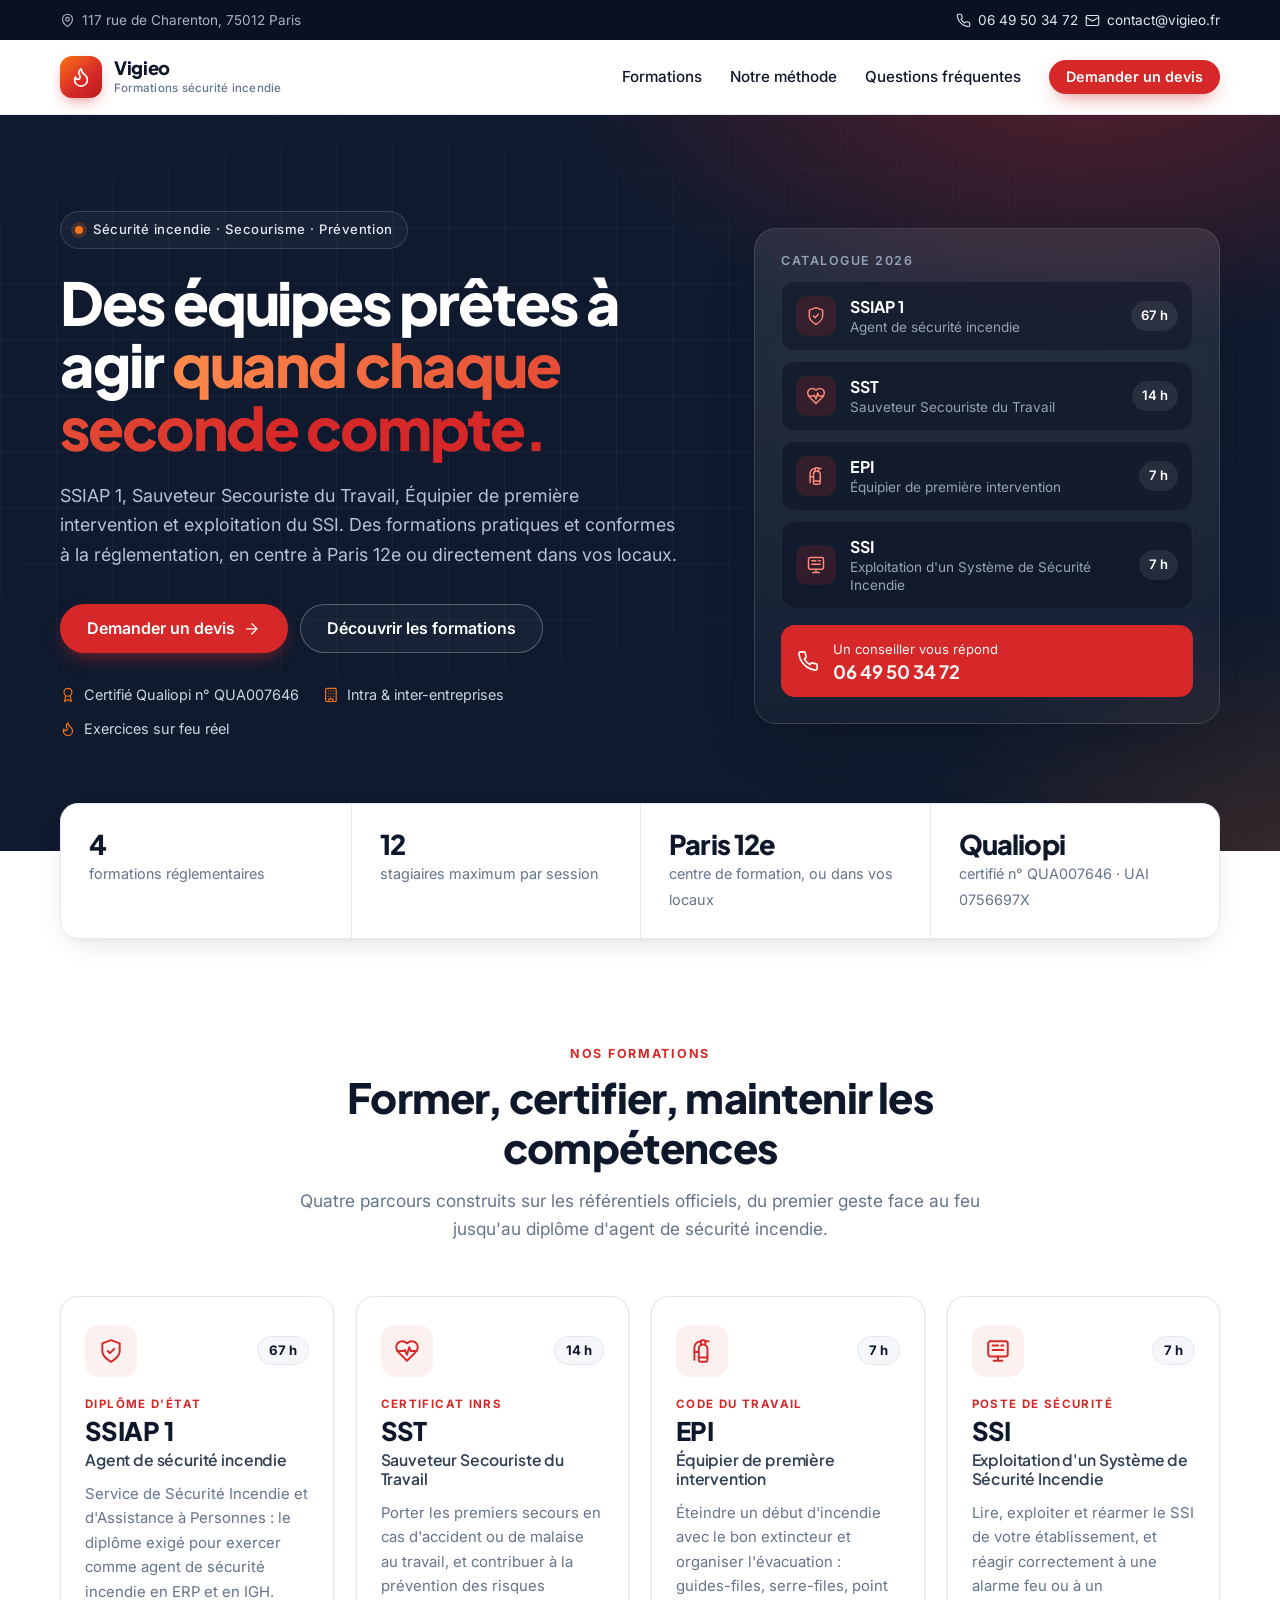
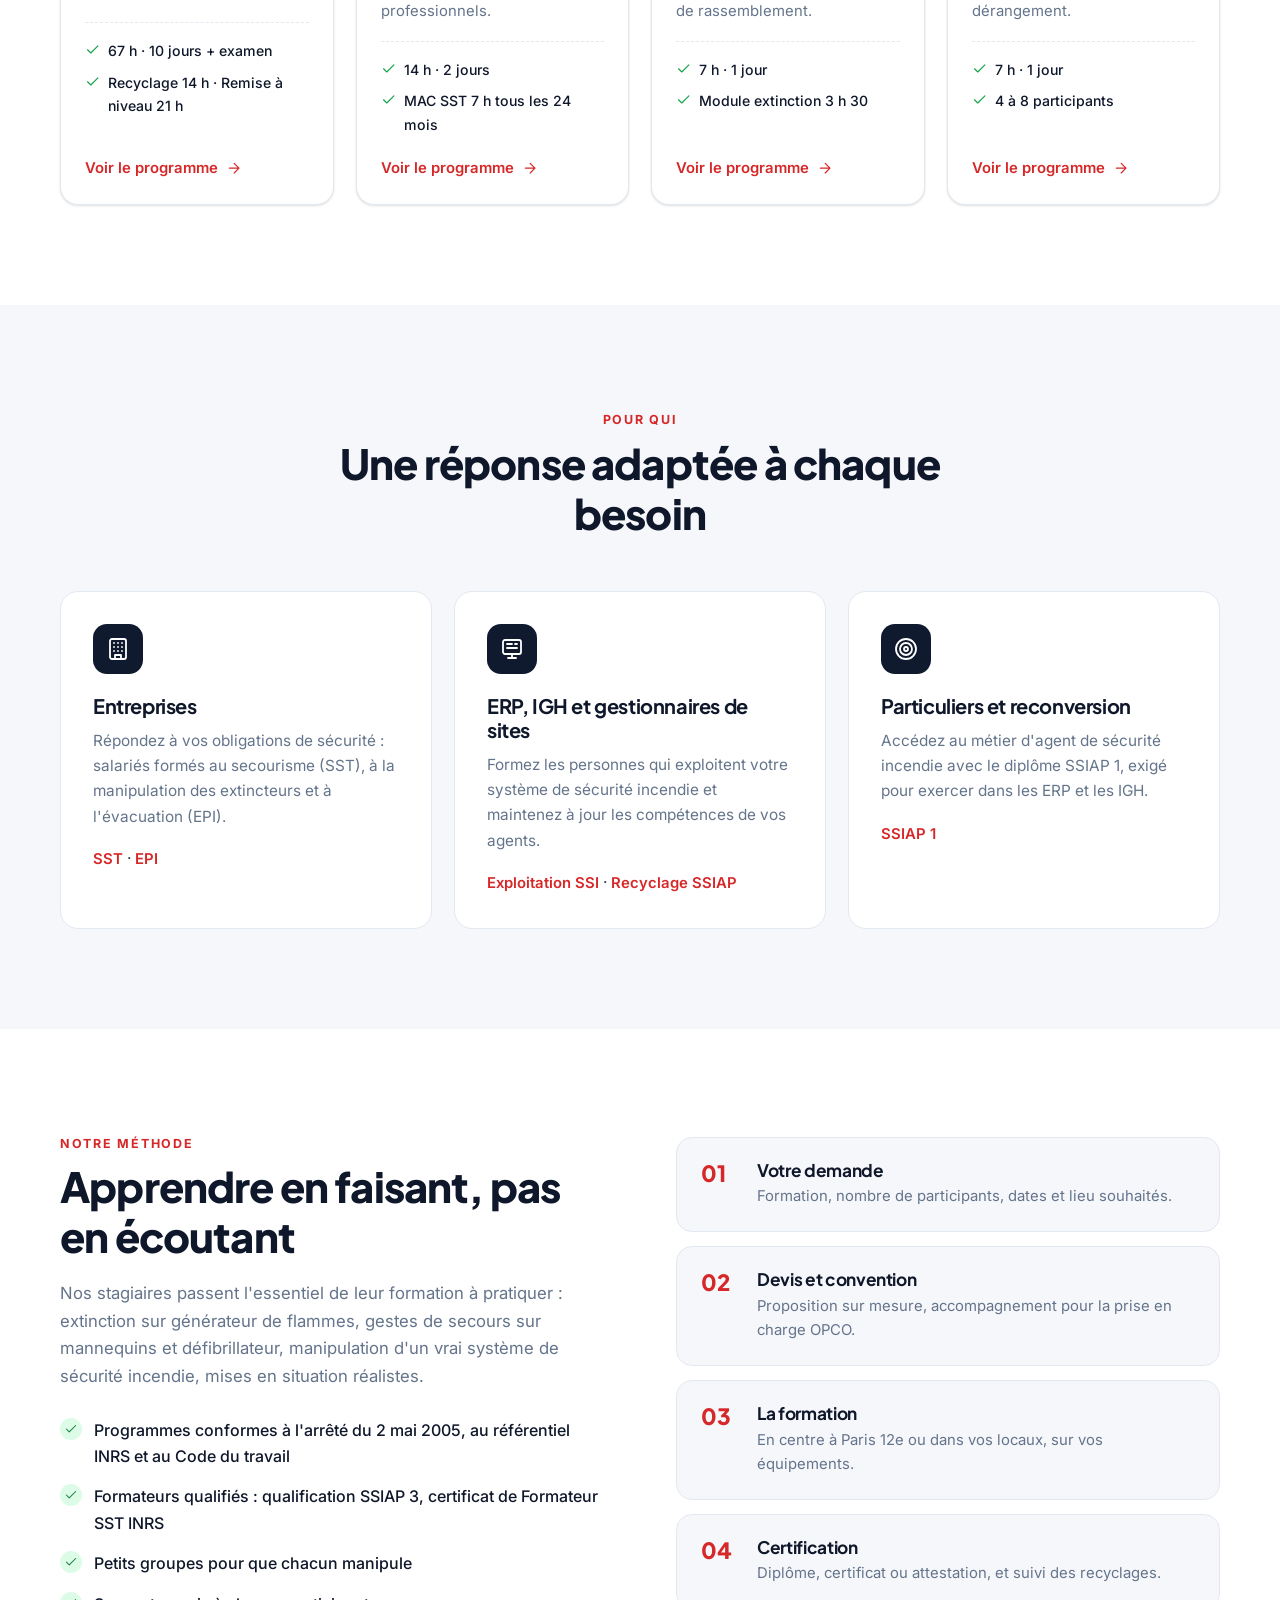
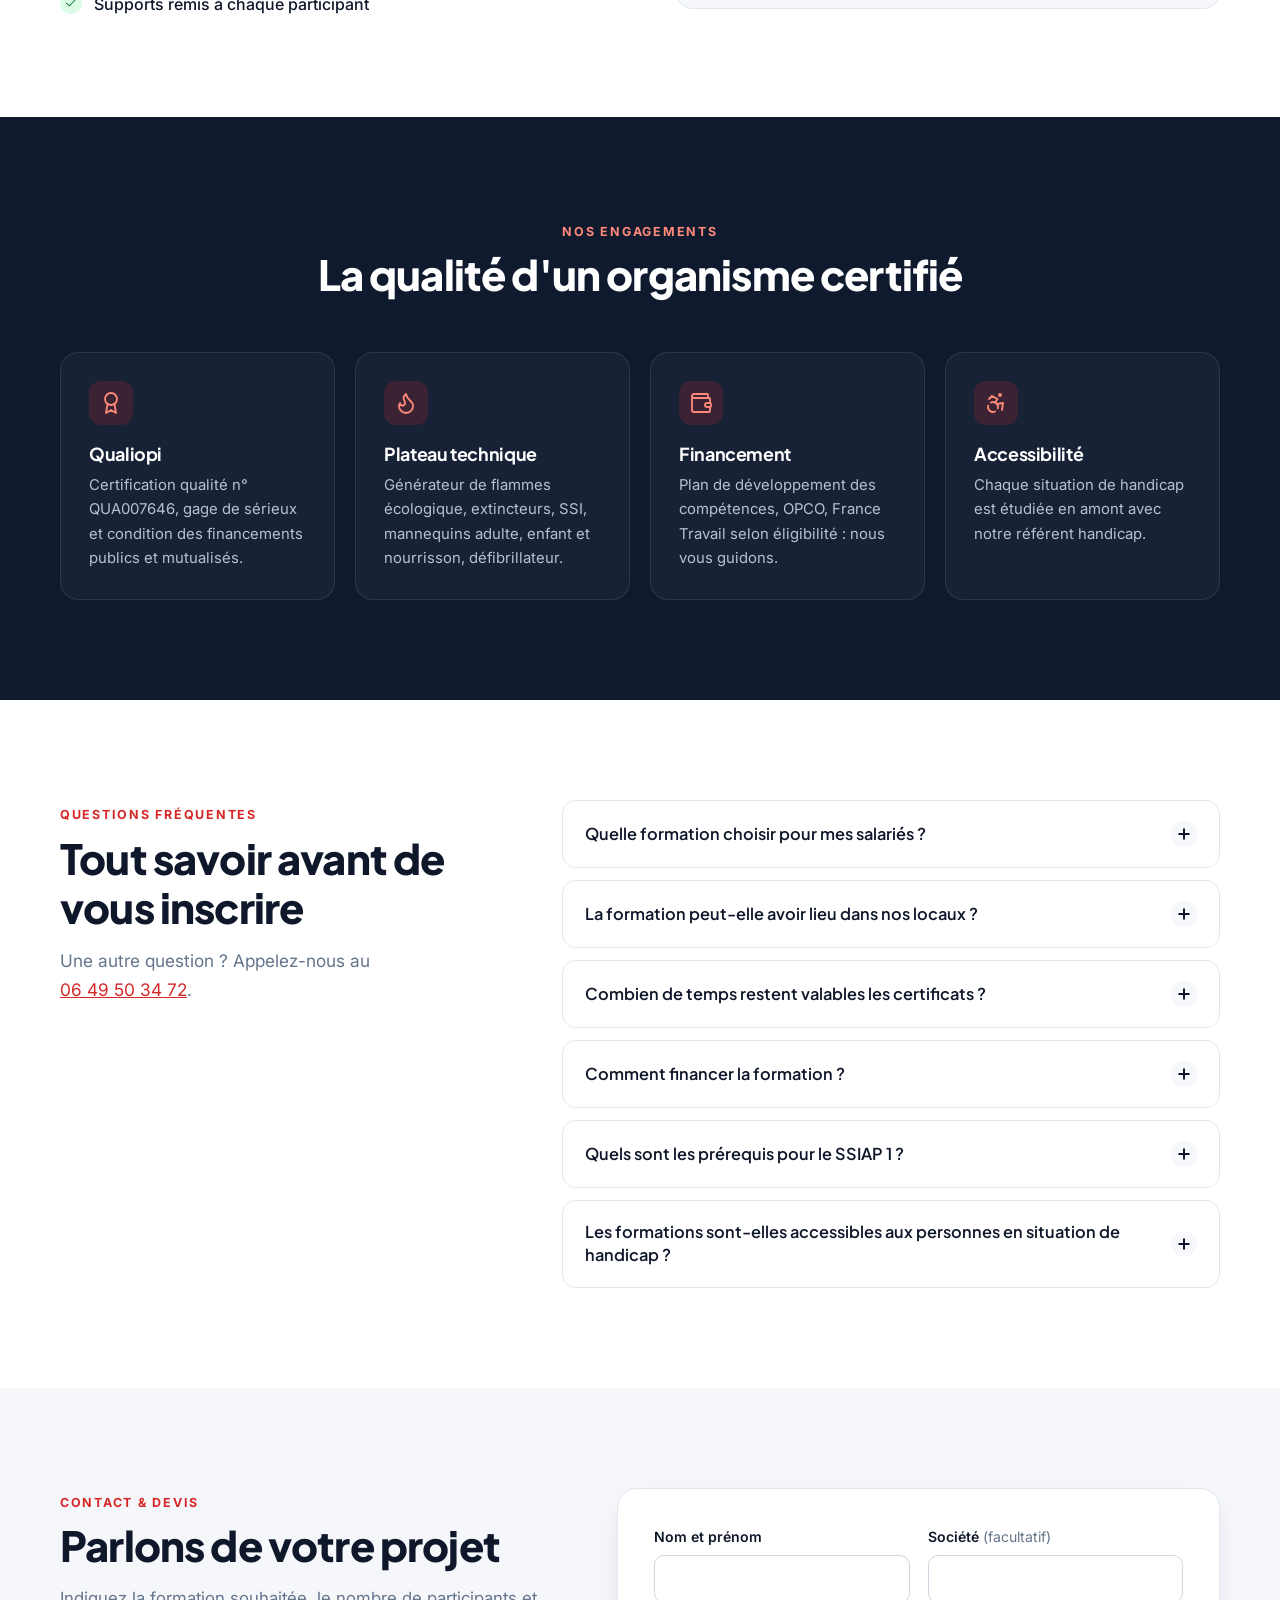
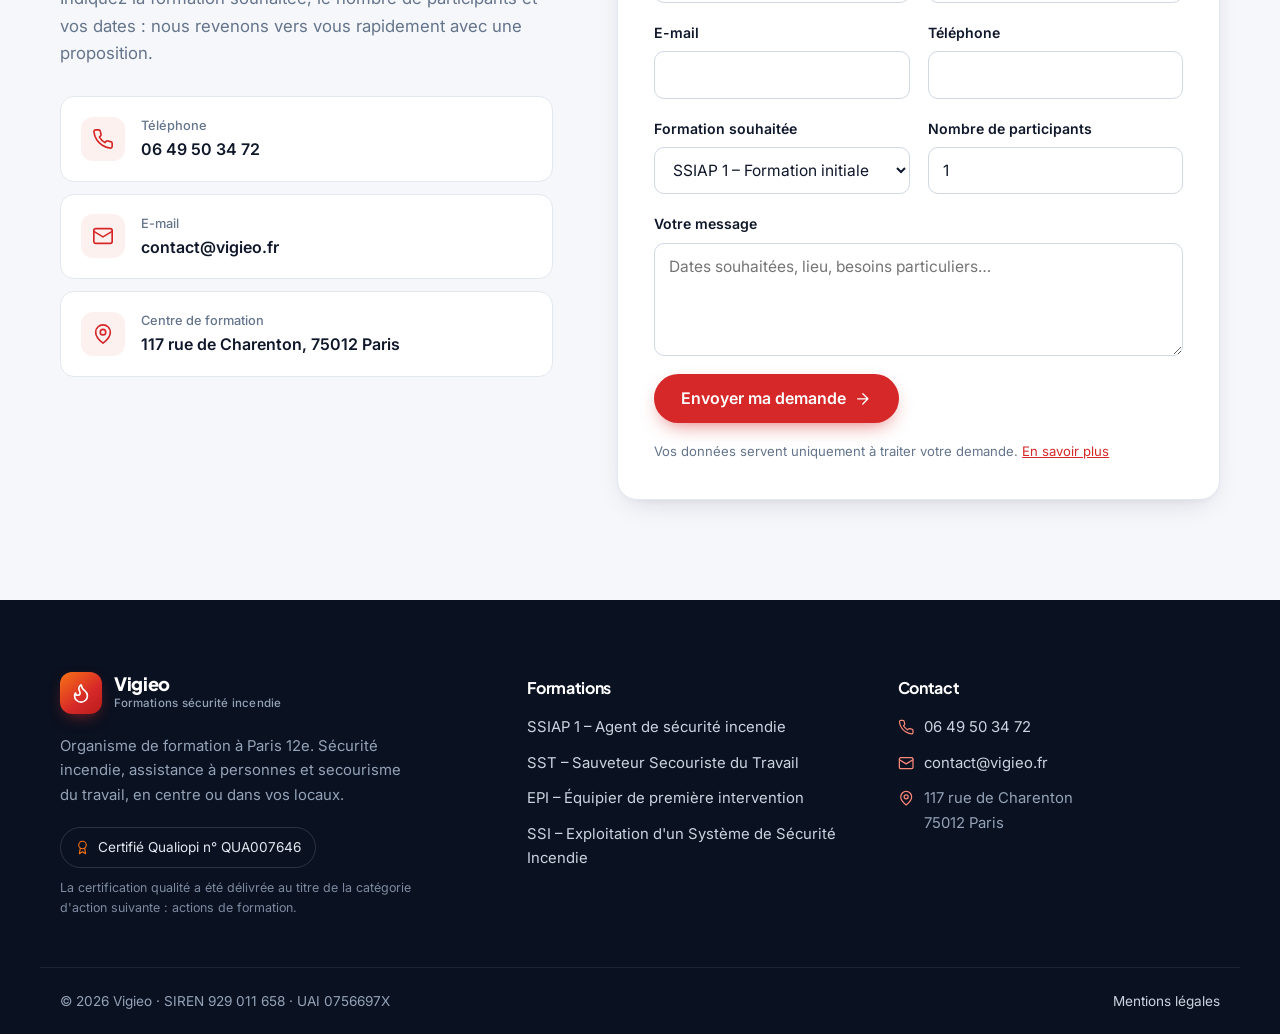
==== commit b45a1d7f: "Adresse de contact contact@vigieo.fr Co-Authored-By: Claude Opus 5.5 <noreply@anthropic.com> Claude-" ====
--- a/index.html
+++ b/index.html
@@ -15,13 +15,13 @@
   <link rel="preconnect" href="https://fonts.gstatic.com" crossorigin>
   <link href="https://fonts.googleapis.com/css2?family=Inter:wght@400;500;600&family=Plus+Jakarta+Sans:wght@600;700;800&display=swap" rel="stylesheet">
   <link rel="stylesheet" href="style.css">
-  <script type="application/ld+json">{"@context": "https://schema.org", "@type": "EducationalOrganization", "name": "Vigieo", "url": "https://vigieo.fr/", "telephone": "+33 6 49 50 34 72", "email": "rgformations75@gmail.com", "address": {"@type": "PostalAddress", "streetAddress": "117 rue de Charenton", "postalCode": "75012", "addressLocality": "Paris", "addressCountry": "FR"}}</script>
+  <script type="application/ld+json">{"@context": "https://schema.org", "@type": "EducationalOrganization", "name": "Vigieo", "url": "https://vigieo.fr/", "telephone": "+33 6 49 50 34 72", "email": "contact@vigieo.fr", "address": {"@type": "PostalAddress", "streetAddress": "117 rue de Charenton", "postalCode": "75012", "addressLocality": "Paris", "addressCountry": "FR"}}</script>
 </head>
 <body>
   <div class="topbar">
     <div class="container topbar-inner">
       <span><svg class="ic" viewBox="0 0 24 24" fill="none" stroke="currentColor" stroke-width="1.8" stroke-linecap="round" stroke-linejoin="round" aria-hidden="true"><path d="M20 10c0 6-8 12-8 12s-8-6-8-12a8 8 0 0 1 16 0Z"/><circle cx="12" cy="10" r="3"/></svg> 117 rue de Charenton, 75012 Paris</span>
-      <span class="topbar-links"><a href="tel:+33649503472"><svg class="ic" viewBox="0 0 24 24" fill="none" stroke="currentColor" stroke-width="1.8" stroke-linecap="round" stroke-linejoin="round" aria-hidden="true"><path d="M22 16.92v3a2 2 0 0 1-2.18 2 19.79 19.79 0 0 1-8.63-3.07 19.5 19.5 0 0 1-6-6 19.79 19.79 0 0 1-3.07-8.67A2 2 0 0 1 4.11 2h3a2 2 0 0 1 2 1.72 12.84 12.84 0 0 0 .7 2.81 2 2 0 0 1-.45 2.11L8.09 9.91a16 16 0 0 0 6 6l1.27-1.27a2 2 0 0 1 2.11-.45 12.84 12.84 0 0 0 2.81.7A2 2 0 0 1 22 16.92z"/></svg> 06 49 50 34 72</a><a href="mailto:rgformations75@gmail.com"><svg class="ic" viewBox="0 0 24 24" fill="none" stroke="currentColor" stroke-width="1.8" stroke-linecap="round" stroke-linejoin="round" aria-hidden="true"><rect x="2" y="4" width="20" height="16" rx="2"/><path d="m22 7-10 6L2 7"/></svg> rgformations75@gmail.com</a></span>
+      <span class="topbar-links"><a href="tel:+33649503472"><svg class="ic" viewBox="0 0 24 24" fill="none" stroke="currentColor" stroke-width="1.8" stroke-linecap="round" stroke-linejoin="round" aria-hidden="true"><path d="M22 16.92v3a2 2 0 0 1-2.18 2 19.79 19.79 0 0 1-8.63-3.07 19.5 19.5 0 0 1-6-6 19.79 19.79 0 0 1-3.07-8.67A2 2 0 0 1 4.11 2h3a2 2 0 0 1 2 1.72 12.84 12.84 0 0 0 .7 2.81 2 2 0 0 1-.45 2.11L8.09 9.91a16 16 0 0 0 6 6l1.27-1.27a2 2 0 0 1 2.11-.45 12.84 12.84 0 0 0 2.81.7A2 2 0 0 1 22 16.92z"/></svg> 06 49 50 34 72</a><a href="mailto:contact@vigieo.fr"><svg class="ic" viewBox="0 0 24 24" fill="none" stroke="currentColor" stroke-width="1.8" stroke-linecap="round" stroke-linejoin="round" aria-hidden="true"><rect x="2" y="4" width="20" height="16" rx="2"/><path d="m22 7-10 6L2 7"/></svg> contact@vigieo.fr</a></span>
     </div>
   </div>
   <header class="site-header">
@@ -214,10 +214,10 @@
           <h2>Parlons de votre projet</h2>
           <p>Indiquez la formation souhaitée, le nombre de participants et vos dates : nous revenons vers vous rapidement avec une proposition.</p>
           <a class="c-card" href="tel:+33649503472"><svg class="ic" viewBox="0 0 24 24" fill="none" stroke="currentColor" stroke-width="1.8" stroke-linecap="round" stroke-linejoin="round" aria-hidden="true"><path d="M22 16.92v3a2 2 0 0 1-2.18 2 19.79 19.79 0 0 1-8.63-3.07 19.5 19.5 0 0 1-6-6 19.79 19.79 0 0 1-3.07-8.67A2 2 0 0 1 4.11 2h3a2 2 0 0 1 2 1.72 12.84 12.84 0 0 0 .7 2.81 2 2 0 0 1-.45 2.11L8.09 9.91a16 16 0 0 0 6 6l1.27-1.27a2 2 0 0 1 2.11-.45 12.84 12.84 0 0 0 2.81.7A2 2 0 0 1 22 16.92z"/></svg><span><small>Téléphone</small>06 49 50 34 72</span></a>
-          <a class="c-card" href="mailto:rgformations75@gmail.com"><svg class="ic" viewBox="0 0 24 24" fill="none" stroke="currentColor" stroke-width="1.8" stroke-linecap="round" stroke-linejoin="round" aria-hidden="true"><rect x="2" y="4" width="20" height="16" rx="2"/><path d="m22 7-10 6L2 7"/></svg><span><small>E-mail</small>rgformations75@gmail.com</span></a>
+          <a class="c-card" href="mailto:contact@vigieo.fr"><svg class="ic" viewBox="0 0 24 24" fill="none" stroke="currentColor" stroke-width="1.8" stroke-linecap="round" stroke-linejoin="round" aria-hidden="true"><rect x="2" y="4" width="20" height="16" rx="2"/><path d="m22 7-10 6L2 7"/></svg><span><small>E-mail</small>contact@vigieo.fr</span></a>
           <a class="c-card" href="https://www.google.com/maps/search/?api=1&amp;query=117+rue+de+Charenton+75012+Paris" target="_blank" rel="noopener"><svg class="ic" viewBox="0 0 24 24" fill="none" stroke="currentColor" stroke-width="1.8" stroke-linecap="round" stroke-linejoin="round" aria-hidden="true"><path d="M20 10c0 6-8 12-8 12s-8-6-8-12a8 8 0 0 1 16 0Z"/><circle cx="12" cy="10" r="3"/></svg><span><small>Centre de formation</small>117 rue de Charenton, 75012 Paris</span></a>
         </div>
-        <form class="contact-form" action="https://formsubmit.co/rgformations75@gmail.com" method="POST">
+        <form class="contact-form" action="https://formsubmit.co/contact@vigieo.fr" method="POST">
           <input type="hidden" name="_subject" value="Nouvelle demande de devis – site Vigieo">
           <input type="hidden" name="_template" value="table">
           <input type="hidden" name="_next" id="next-url">
@@ -258,7 +258,7 @@
         <h4>Contact</h4>
         <ul class="footer-contact">
           <li><svg class="ic" viewBox="0 0 24 24" fill="none" stroke="currentColor" stroke-width="1.8" stroke-linecap="round" stroke-linejoin="round" aria-hidden="true"><path d="M22 16.92v3a2 2 0 0 1-2.18 2 19.79 19.79 0 0 1-8.63-3.07 19.5 19.5 0 0 1-6-6 19.79 19.79 0 0 1-3.07-8.67A2 2 0 0 1 4.11 2h3a2 2 0 0 1 2 1.72 12.84 12.84 0 0 0 .7 2.81 2 2 0 0 1-.45 2.11L8.09 9.91a16 16 0 0 0 6 6l1.27-1.27a2 2 0 0 1 2.11-.45 12.84 12.84 0 0 0 2.81.7A2 2 0 0 1 22 16.92z"/></svg><a href="tel:+33649503472">06 49 50 34 72</a></li>
-          <li><svg class="ic" viewBox="0 0 24 24" fill="none" stroke="currentColor" stroke-width="1.8" stroke-linecap="round" stroke-linejoin="round" aria-hidden="true"><rect x="2" y="4" width="20" height="16" rx="2"/><path d="m22 7-10 6L2 7"/></svg><a href="mailto:rgformations75@gmail.com">rgformations75@gmail.com</a></li>
+          <li><svg class="ic" viewBox="0 0 24 24" fill="none" stroke="currentColor" stroke-width="1.8" stroke-linecap="round" stroke-linejoin="round" aria-hidden="true"><rect x="2" y="4" width="20" height="16" rx="2"/><path d="m22 7-10 6L2 7"/></svg><a href="mailto:contact@vigieo.fr">contact@vigieo.fr</a></li>
           <li><svg class="ic" viewBox="0 0 24 24" fill="none" stroke="currentColor" stroke-width="1.8" stroke-linecap="round" stroke-linejoin="round" aria-hidden="true"><path d="M20 10c0 6-8 12-8 12s-8-6-8-12a8 8 0 0 1 16 0Z"/><circle cx="12" cy="10" r="3"/></svg><span>117 rue de Charenton<br>75012 Paris</span></li>
         </ul>
       </div>
